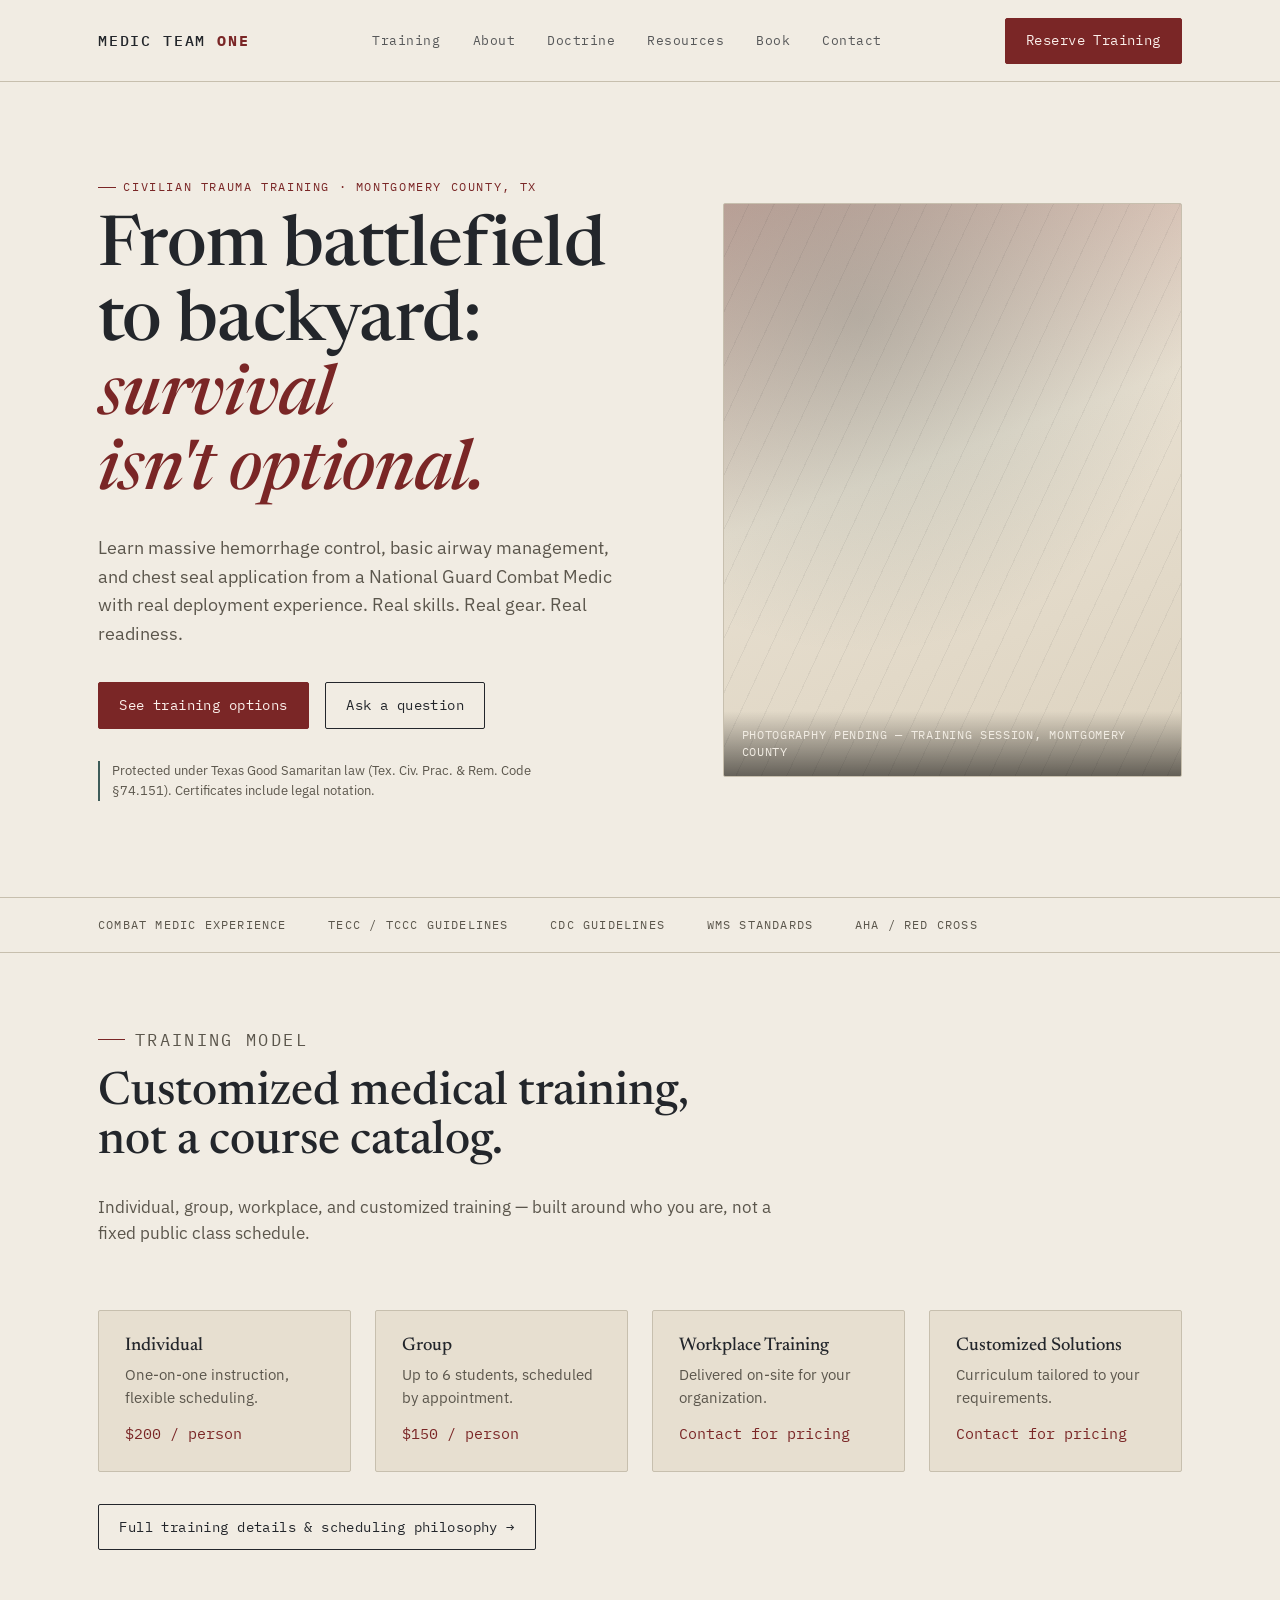
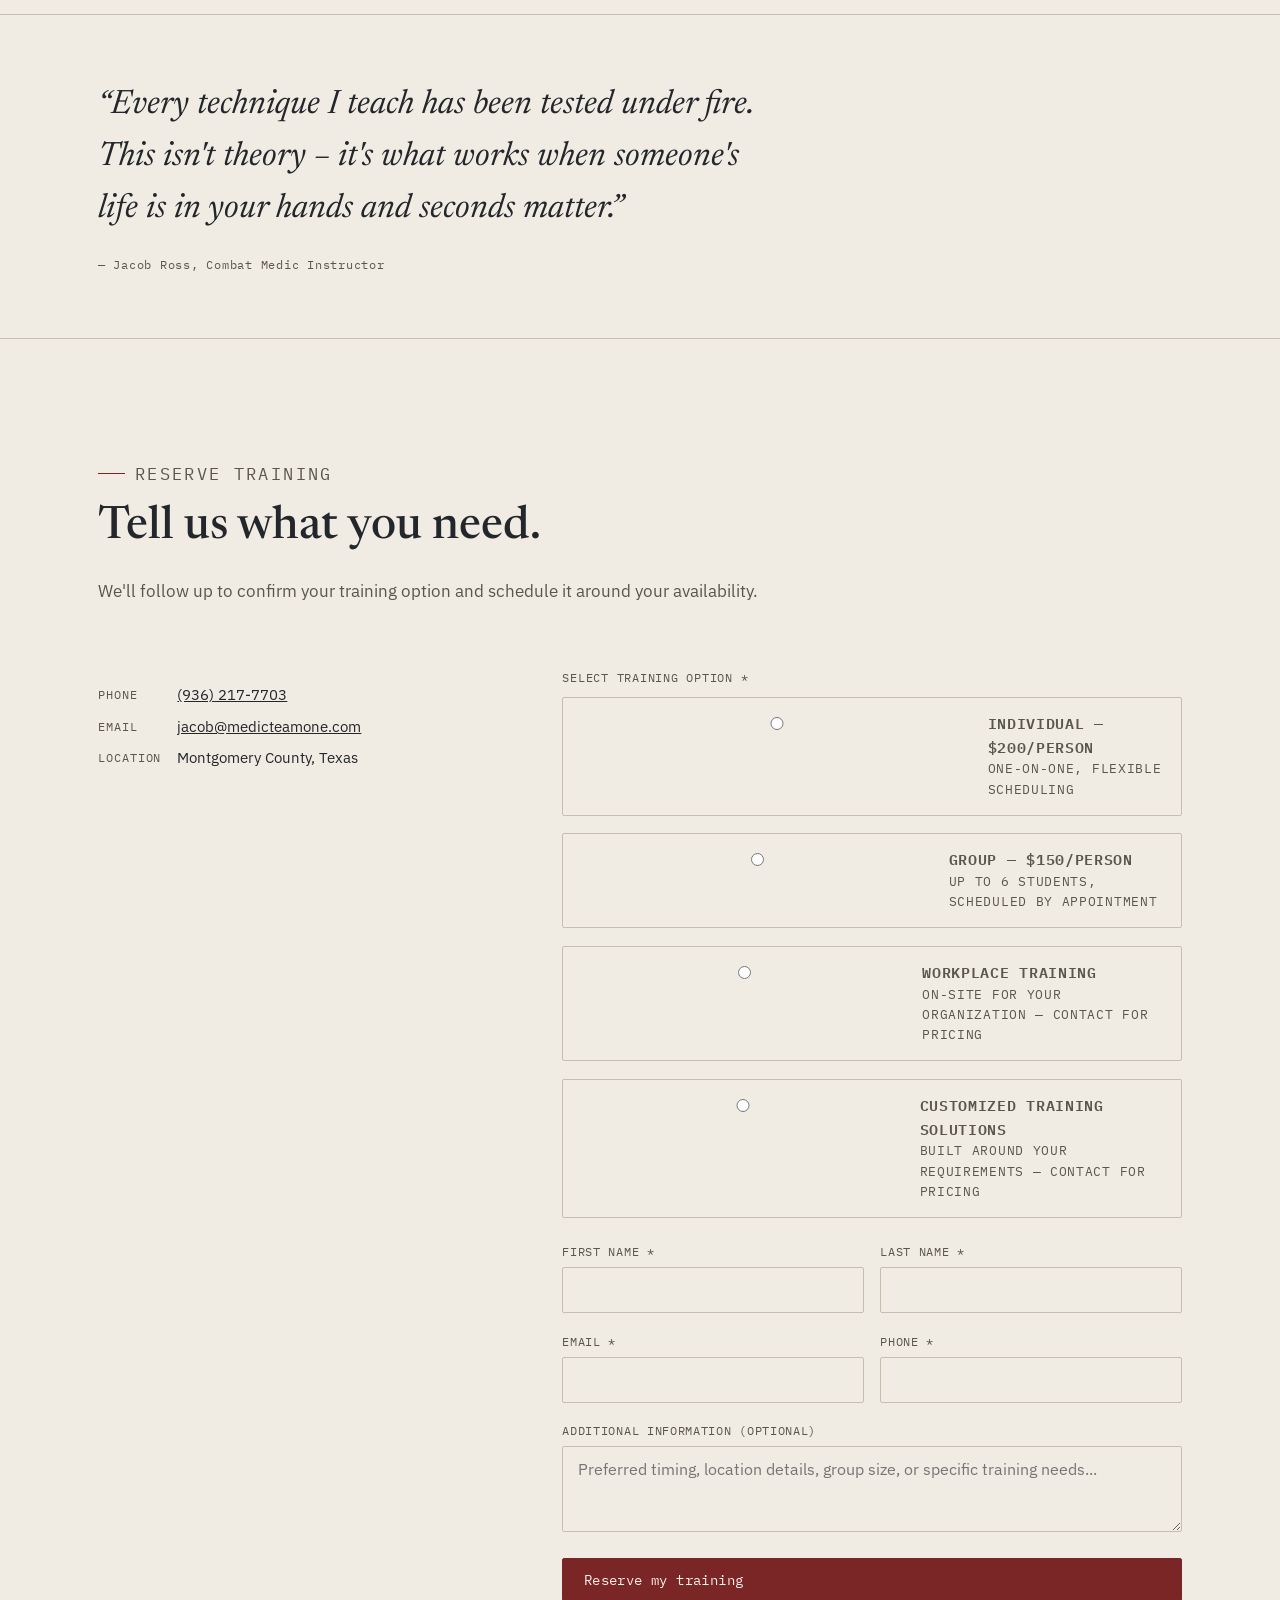
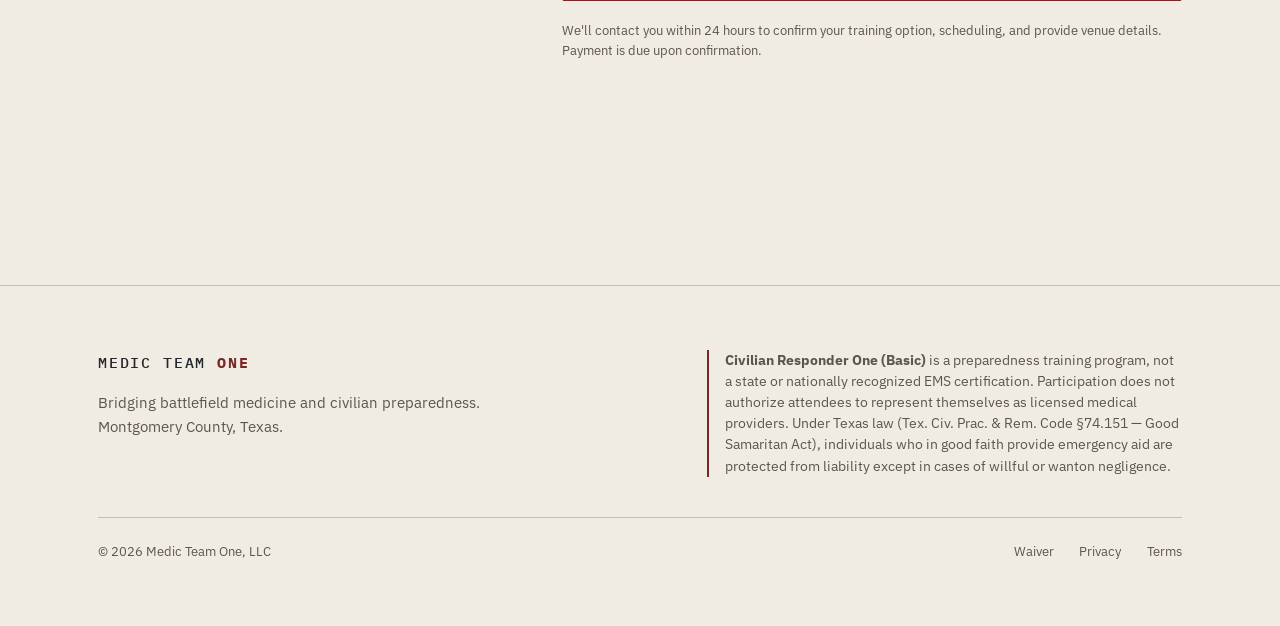
==== index.html @ 7ff424cb "Phase 2 revision: promote Doctrine to primary nav, add Book as its own nav item, rebuild Resources a" ====
<!DOCTYPE html>
<html lang="en">
<head>
<meta charset="UTF-8">
<meta name="viewport" content="width=device-width, initial-scale=1.0">
<title>Medic Team One, LLC — Combat-Proven Training for Civilian Readiness</title>
<link rel="preconnect" href="https://fonts.googleapis.com">
<link rel="preconnect" href="https://fonts.gstatic.com" crossorigin>
<link href="https://fonts.googleapis.com/css2?family=Newsreader:ital,opsz,wght@0,6..72,400;0,6..72,500;0,6..72,600;1,6..72,400;1,6..72,500&family=IBM+Plex+Sans:wght@400;500;600;700&family=IBM+Plex+Mono:wght@400;500&display=swap" rel="stylesheet">
<link rel="stylesheet" href="assets/styles.css">
</head>
<body>

<header>
  <div class="wrap nav">
    <a class="word" href="index.html">MEDIC TEAM <b>ONE</b></a>
    <ul class="navlinks">
      <li><a href="training.html">Training</a></li>
      <li><a href="about.html">About</a></li>
      <li><a href="doctrine.html">Doctrine</a></li>
      <li><a href="resources.html">Resources</a></li>
      <li><a href="book.html">Book</a></li>
      <li><a href="#contact">Contact</a></li>
    </ul>
    <div class="navcta">
      <a class="btn btn-solid" href="#contact">Reserve Training</a>
      <button class="burger" id="burger" aria-label="Menu" aria-expanded="false"><span></span><span></span><span></span></button>
    </div>
  </div>
  <nav class="mobilemenu" id="mobileMenu">
    <a href="training.html">Training</a>
    <a href="about.html">About</a>
    <a href="doctrine.html">Doctrine</a>
    <a href="resources.html">Resources</a>
    <a href="book.html">Book</a>
    <a href="#contact">Contact</a>
  </nav>
</header>

<main id="top">

  <section class="hero">
    <div class="wrap hero-grid">
      <div class="reveal is-visible">
        <p class="eyebrow">Civilian Trauma Training · Montgomery County, TX</p>
        <h1 style="margin-top:1rem;">From battlefield<br>to backyard: <em>survival<br>isn't optional.</em></h1>
        <p class="lede">Learn massive hemorrhage control, basic airway management, and chest seal application from a National Guard Combat Medic with real deployment experience. Real skills. Real gear. Real readiness.</p>
        <div class="actions">
          <a class="btn btn-solid" href="training.html">See training options</a>
          <a class="btn" href="#contact">Ask a question</a>
        </div>
        <p class="legal-pill">Protected under Texas Good Samaritan law (Tex. Civ. Prac. &amp; Rem. Code §74.151). Certificates include legal notation.</p>
      </div>
      <div class="reveal">
        <div class="photo-well ambient">
          <div class="photo-caption">Photography pending — training session, Montgomery County</div>
        </div>
      </div>
    </div>
  </section>

  <div class="strip reveal">
    <div class="wrap">
      <ul>
        <li>Combat Medic Experience</li>
        <li>TECC / TCCC Guidelines</li>
        <li>CDC Guidelines</li>
        <li>WMS Standards</li>
        <li>AHA / Red Cross</li>
      </ul>
    </div>
  </div>

  <section class="tight">
    <div class="wrap">
      <div class="section-head reveal">
        <p class="eyebrow">Training Model</p>
        <h2>Customized medical training,<br>not a course catalog.</h2>
        <p>Individual, group, workplace, and customized training — built around who you are, not a fixed public class schedule.</p>
      </div>

      <div class="track-cards reveal stagger">
        <div class="track-card" style="--i:0">
          <h3>Individual</h3>
          <p>One-on-one instruction, flexible scheduling.</p>
          <span class="price">$200 / person</span>
        </div>
        <div class="track-card" style="--i:1">
          <h3>Group</h3>
          <p>Up to 6 students, scheduled by appointment.</p>
          <span class="price">$150 / person</span>
        </div>
        <div class="track-card" style="--i:2">
          <h3>Workplace Training</h3>
          <p>Delivered on-site for your organization.</p>
          <span class="price">Contact for pricing</span>
        </div>
        <div class="track-card" style="--i:3">
          <h3>Customized Solutions</h3>
          <p>Curriculum tailored to your requirements.</p>
          <span class="price">Contact for pricing</span>
        </div>
      </div>

      <p class="reveal" style="margin-top:2rem;"><a class="btn" href="training.html">Full training details &amp; scheduling philosophy →</a></p>
    </div>
  </section>

  <section class="pullquote tight">
    <div class="wrap reveal">
      <blockquote>“Every technique I teach has been tested under fire. This isn't theory – it's what works when someone's life is in your hands and seconds matter.”</blockquote>
      <cite>— Jacob Ross, Combat Medic Instructor</cite>
    </div>
  </section>

  <section id="contact">
    <div class="wrap">
      <div class="section-head reveal">
        <p class="eyebrow">Reserve Training</p>
        <h2>Tell us what you need.</h2>
        <p>We'll follow up to confirm your training option and schedule it around your availability.</p>
      </div>

      <div class="contact-grid">
        <div class="contact-info reveal">
          <dl>
            <dt>Phone</dt><dd><a href="tel:+19362177703">(936) 217-7703</a></dd>
            <dt>Email</dt><dd><a href="mailto:jacob@medicteamone.com">jacob@medicteamone.com</a></dd>
            <dt>Location</dt><dd>Montgomery County, Texas</dd>
          </dl>
        </div>

        <form class="reveal" action="https://formspree.io/f/xovlgrbw" method="POST">
          <fieldset>
            <legend>Select training option *</legend>
            <label class="radio-row"><input type="radio" name="training_option" value="Individual - $200" required><span><span class="t">Individual — $200/person</span><br><span class="s">One-on-one, flexible scheduling</span></span></label>
            <label class="radio-row"><input type="radio" name="training_option" value="Group - $150" required><span><span class="t">Group — $150/person</span><br><span class="s">Up to 6 students, scheduled by appointment</span></span></label>
            <label class="radio-row"><input type="radio" name="training_option" value="Workplace Training" required><span><span class="t">Workplace Training</span><br><span class="s">On-site for your organization — contact for pricing</span></span></label>
            <label class="radio-row"><input type="radio" name="training_option" value="Customized Training Solutions" required><span><span class="t">Customized Training Solutions</span><br><span class="s">Built around your requirements — contact for pricing</span></span></label>
          </fieldset>

          <div class="field-row">
            <div><label for="fn">First name *</label><input id="fn" name="first_name" required></div>
            <div><label for="ln">Last name *</label><input id="ln" name="last_name" required></div>
          </div>
          <div class="field-row">
            <div><label for="em">Email *</label><input id="em" type="email" name="email" required></div>
            <div><label for="ph">Phone *</label><input id="ph" type="tel" name="phone" required></div>
          </div>
          <div>
            <label for="add">Additional information (optional)</label>
            <textarea id="add" name="additional_info" rows="3" placeholder="Preferred timing, location details, group size, or specific training needs..."></textarea>
          </div>
          <button class="btn btn-solid" type="submit">Reserve my training</button>
          <p class="formnote">We'll contact you within 24 hours to confirm your training option, scheduling, and provide venue details. Payment is due upon confirmation.</p>
        </form>
      </div>
    </div>
  </section>
</main>

<footer>
  <div class="wrap">
    <div class="foot-grid">
      <div>
        <a class="word" href="index.html">MEDIC TEAM <b>ONE</b></a>
        <p style="margin-top:1rem; color:var(--text-dim); max-width:26rem; font-size:.95rem;">Bridging battlefield medicine and civilian preparedness. Montgomery County, Texas.</p>
      </div>
      <p class="foot-legal">
        <strong>Civilian Responder One (Basic)</strong> is a preparedness training program, not a state or nationally recognized EMS certification. Participation does not authorize attendees to represent themselves as licensed medical providers. Under Texas law (Tex. Civ. Prac. &amp; Rem. Code §74.151 — Good Samaritan Act), individuals who in good faith provide emergency aid are protected from liability except in cases of willful or wanton negligence.
      </p>
    </div>
    <div class="foot-bottom">
      <span>© 2026 Medic Team One, LLC</span>
      <ul class="foot-links">
        <li><a href="waiver.html">Waiver</a></li>
        <li><a href="privacy.html">Privacy</a></li>
        <li><a href="terms.html">Terms</a></li>
      </ul>
    </div>
  </div>
</footer>

<script src="assets/main.js"></script>
</body>
</html>
---- assets/styles.css ----
/*
  MEDIC TEAM ONE — shared design system (Phase 2)
  One stylesheet, every page — avoids the drift that happened last time content
  got duplicated per-page (see Phase 1 privacy/terms modal cleanup).

  DESIGN PLAN
  Subject: Medic Team One — one combat medic (Jacob Ross) teaching civilian trauma
  response in Montgomery County, TX. Direction: documentary field-report, not
  tactical-gear storefront. No red/black gun-store gradients, no camo, no stencil type.

  Color — ink (#14171A dark ground) / bone (#F1ECE3 warm paper ground) /
          oxblood (#8C2E2E restrained blood-red, primary accent) /
          fieldteal (#4C6B69 clinical calm, secondary accent) /
          graphite (#23262B dark text on bone) / sand (#C7BFAE warm-biased border)
  Type  — Newsreader (serif, display/headlines) + IBM Plex Sans (body/UI) +
          IBM Plex Mono (eyebrows, stats, form labels — tabular figures for pricing)
  Layout — asymmetric dossier: thin hairline rules + mono eyebrow labels divide
           sections like after-action report entries; training tracks read as a
           quiet list, not SaaS pricing cards; photography wells are explicit
           placeholders (duotone gradient + visible caption), never invented images.
*/

/* ---------- tokens ---------- */
:root{
  --ink:#14171A; --bone:#F1ECE3; --oxblood:#7A2626; --fieldteal:#3E5C59;
  --graphite:#23262B; --sand:#C7BFAE;

  --bg:var(--bone); --surface:#E7DFD0; --surface-2:#DDD3C0;
  --text:var(--graphite); --text-dim:#5B564C;
  --accent:var(--oxblood); --accent-ink:#FBEFEA;
  --accent-2:var(--fieldteal);
  --border:var(--sand);
  --shadow:0 1px 2px rgba(20,23,26,.06);

  --serif:"Newsreader",Georgia,"Iowan Old Style",serif;
  --sans:"IBM Plex Sans",-apple-system,BlinkMacSystemFont,"Segoe UI",sans-serif;
  --mono:"IBM Plex Mono","SFMono-Regular",Consolas,monospace;

  --ease:cubic-bezier(.16,1,.3,1);
  --gap-xs:.5rem; --gap-sm:1rem; --gap-md:2rem; --gap-lg:4rem; --gap-xl:7rem;
}
@media (prefers-color-scheme:dark){
  :root:not([data-theme="light"]){
    --bg:var(--ink); --surface:#1C2024; --surface-2:#23272C;
    --text:#F1ECE3; --text-dim:#A79E90;
    --accent:#C6544A; --accent-ink:#20100E;
    --accent-2:#7BA39D;
    --border:#33383D;
    --shadow:0 1px 2px rgba(0,0,0,.4);
  }
}
:root[data-theme="dark"]{
  --bg:var(--ink); --surface:#1C2024; --surface-2:#23272C;
  --text:#F1ECE3; --text-dim:#A79E90;
  --accent:#C6544A; --accent-ink:#20100E;
  --accent-2:#7BA39D;
  --border:#33383D;
  --shadow:0 1px 2px rgba(0,0,0,.4);
}

*{box-sizing:border-box;}
html{-webkit-text-size-adjust:100%;}
body{
  margin:0; background:var(--bg); color:var(--text);
  font-family:var(--sans); line-height:1.55;
  font-size:16px; -webkit-font-smoothing:antialiased;
  overflow-x:hidden;
}
img,svg{max-width:100%; display:block;}
a{color:inherit;}
h1,h2,h3{font-family:var(--serif); font-weight:500; line-height:1.08; margin:0; text-wrap:balance;}
p{margin:0;}
.wrap{max-width:1180px; margin:0 auto; padding-inline:clamp(1.25rem,4vw,3rem);}
.eyebrow{
  font-family:var(--mono); font-size:.72rem; letter-spacing:.14em; text-transform:uppercase;
  color:var(--accent); display:flex; align-items:center; gap:.6em;
}
.eyebrow::before{content:""; width:1.6em; height:1px; background:var(--accent); display:block;}
.rule{border:0; border-top:1px solid var(--border); margin:0;}
.btn{
  font-family:var(--mono); font-size:.85rem; letter-spacing:.03em;
  display:inline-flex; align-items:center; gap:.6em; padding:.85em 1.5em;
  text-decoration:none; border:1px solid var(--text); border-radius:2px;
  transition:background .25s var(--ease), color .25s var(--ease), border-color .25s var(--ease);
  background:transparent; color:var(--text); cursor:pointer;
}
.btn:hover{background:var(--text); color:var(--bg);}
.btn-solid{background:var(--accent); border-color:var(--accent); color:var(--accent-ink);}
.btn-solid:hover{background:var(--text); border-color:var(--text); color:var(--bg);}
:focus-visible{outline:2px solid var(--accent); outline-offset:3px;}

/* ---------- reveal-on-scroll ---------- */
.reveal{opacity:0; transform:translateY(26px); transition:opacity .9s var(--ease), transform .9s var(--ease);}
.reveal.is-visible{opacity:1; transform:translateY(0);}
.stagger > *{transition-delay:calc(var(--i,0) * 90ms);}
@media (prefers-reduced-motion:reduce){
  .reveal, .stagger > *{opacity:1 !important; transform:none !important; transition:none !important;}
  .ambient{animation:none !important;}
}

/* ---------- header ---------- */
header{
  position:sticky; top:0; z-index:80; background:color-mix(in srgb, var(--bg) 88%, transparent);
  backdrop-filter:blur(10px); border-bottom:1px solid var(--border);
}
.nav{display:flex; align-items:center; justify-content:space-between; padding-block:1.1rem;}
.word{font-family:var(--mono); font-weight:500; font-size:.95rem; letter-spacing:.12em; text-decoration:none; color:var(--text);}
.word b{color:var(--accent);}
.navlinks{display:flex; gap:2rem; list-style:none; margin:0; padding:0; font-family:var(--mono); font-size:.82rem; letter-spacing:.04em;}
.navlinks a{text-decoration:none; opacity:.75; transition:opacity .2s;}
.navlinks a:hover, .navlinks a[aria-current="page"]{opacity:1;}
.navlinks a[aria-current="page"]{color:var(--accent);}
.navcta{display:flex; align-items:center; gap:1rem;}
.burger{display:none; flex-direction:column; gap:5px; background:none; border:0; cursor:pointer; padding:.4rem;}
.burger span{width:22px; height:2px; background:var(--text);}
.mobilemenu{display:none; flex-direction:column; padding:0 clamp(1.25rem,4vw,3rem) 1.5rem; gap:1rem; font-family:var(--mono); font-size:.95rem;}
.mobilemenu a{text-decoration:none; padding-block:.4rem; border-bottom:1px solid var(--border);}
.mobilemenu.open{display:flex;}

/* ---------- hero (home) ---------- */
.hero{padding-block:clamp(3rem,8vw,6rem); position:relative;}
.hero-grid{display:grid; grid-template-columns:1.1fr .9fr; gap:clamp(2rem,5vw,4rem); align-items:center;}
.hero h1{font-size:clamp(2.6rem,5.4vw,4.4rem); letter-spacing:-.01em;}
.hero h1 em{font-style:italic; color:var(--accent);}
.hero .lede{font-size:1.15rem; color:var(--text-dim); max-width:34rem; margin-top:1.4rem;}
.hero .actions{display:flex; flex-wrap:wrap; gap:1rem; margin-top:2.2rem;}
.legal-pill{
  margin-top:2rem; display:inline-flex; gap:.7em; align-items:flex-start; font-size:.82rem;
  color:var(--text-dim); border-left:2px solid var(--accent-2); padding-left:.9em; max-width:30rem;
}

/* ---------- page hero (subpages) ---------- */
.page-hero{padding-block:clamp(2.5rem,6vw,4.5rem); border-bottom:1px solid var(--border);}
.page-hero h1{font-size:clamp(2.2rem,4.4vw,3.4rem); margin-top:.8rem;}
.page-hero .lede{font-size:1.1rem; color:var(--text-dim); max-width:38rem; margin-top:1.1rem;}

/* ---------- photography placeholder ---------- */
.photo-well{
  position:relative; aspect-ratio:4/5; border-radius:2px; overflow:hidden;
  background:
    linear-gradient(160deg, color-mix(in srgb, var(--accent) 30%, var(--surface)) 0%, var(--surface) 45%, var(--surface-2) 100%);
  border:1px solid var(--border);
}
.photo-well::before{
  content:""; position:absolute; inset:0;
  background:
    repeating-linear-gradient(115deg, transparent 0 22px, color-mix(in srgb, var(--text) 6%, transparent) 22px 23px),
    radial-gradient(circle at 30% 20%, color-mix(in srgb, var(--accent-2) 22%, transparent), transparent 60%);
  background-size:auto, auto;
  animation:drift 70s linear infinite;
}
@keyframes drift{0%{background-position:0 0, 0 0;}100%{background-position:600px 0, -80px 120px;}}
.photo-caption{
  position:absolute; left:0; right:0; bottom:0; padding:.9rem 1.1rem;
  font-family:var(--mono); font-size:.72rem; letter-spacing:.06em; text-transform:uppercase;
  background:linear-gradient(0deg, rgba(0,0,0,.55), transparent); color:#F1ECE3;
}

/* ---------- credibility strip ---------- */
.strip{border-top:1px solid var(--border); border-bottom:1px solid var(--border); padding-block:1.1rem; overflow:hidden;}
.strip ul{display:flex; gap:2.6rem; list-style:none; margin:0; padding:0; font-family:var(--mono); font-size:.75rem; letter-spacing:.1em; text-transform:uppercase; color:var(--text-dim); flex-wrap:wrap;}

/* ---------- section shell ---------- */
section{padding-block:var(--gap-xl);}
section.tight{padding-block:var(--gap-lg);}
.section-head{display:grid; grid-template-columns:1fr; gap:1rem; margin-bottom:var(--gap-lg); max-width:44rem;}
.section-head h2{font-size:clamp(2rem,3.6vw,2.9rem);}
.section-head p{color:var(--text-dim); font-size:1.05rem; margin-top:.6rem;}

/* ---------- pull-quote ---------- */
.pullquote{border-top:1px solid var(--border); border-bottom:1px solid var(--border); padding-block:var(--gap-lg);}
.pullquote blockquote{margin:0; font-family:var(--serif); font-style:italic; font-size:clamp(1.4rem,3vw,2.1rem); max-width:42rem; color:var(--text);}
.pullquote cite{display:block; margin-top:1.2rem; font-family:var(--mono); font-size:.78rem; letter-spacing:.06em; font-style:normal; color:var(--text-dim);}

/* ---------- training tracks ---------- */
.tracks{display:flex; flex-direction:column;}
.track{
  display:grid; grid-template-columns:1.4fr 2.2fr 1fr; gap:1.5rem; align-items:baseline;
  padding-block:1.8rem; border-top:1px solid var(--border);
}
.tracks .track:last-child{border-bottom:1px solid var(--border);}
.track h3{font-size:1.4rem; font-weight:500;}
.track .desc{color:var(--text-dim); font-size:.98rem;}
.track .price{font-family:var(--mono); font-variant-numeric:tabular-nums; font-size:1.05rem; text-align:right; color:var(--text);}
.track .price small{display:block; color:var(--text-dim); font-size:.72rem; margin-top:.2rem;}
.track .btn{justify-self:end; margin-top:.3rem;}

/* ---------- compact track cards (home teaser) ---------- */
.track-cards{display:grid; grid-template-columns:repeat(auto-fit,minmax(230px,1fr)); gap:1.5rem;}
.track-card{border:1px solid var(--border); border-radius:2px; padding:1.6rem; background:var(--surface);}
.track-card h3{font-size:1.15rem; margin-bottom:.5rem;}
.track-card p{color:var(--text-dim); font-size:.92rem;}
.track-card .price{font-family:var(--mono); font-variant-numeric:tabular-nums; color:var(--accent); font-size:.92rem; margin-top:.8rem; display:block;}

.philosophy{
  margin-top:var(--gap-lg); padding:2rem clamp(1.5rem,4vw,2.8rem); background:var(--surface);
  border:1px solid var(--border); border-left:3px solid var(--accent-2); border-radius:2px;
}
.philosophy p + p{margin-top:.9rem;}
.philosophy p{font-size:1.02rem; color:var(--text);}

.curriculum{margin-top:var(--gap-lg); display:grid; grid-template-columns:repeat(auto-fit,minmax(220px,1fr)); gap:1.5rem;}
.curriculum li{list-style:none; padding:1.4rem; border:1px solid var(--border); border-radius:2px; background:var(--surface);}
.curriculum h4{font-family:var(--sans); font-weight:600; font-size:1rem; margin-bottom:.4rem;}
.curriculum p{color:var(--text-dim); font-size:.92rem;}

/* ---------- about / provenance ---------- */
.about-grid{display:grid; grid-template-columns:1fr 1fr; gap:clamp(2rem,4vw,3rem);}
.bio{font-size:1.08rem; color:var(--text); max-width:38rem;}
.bio p + p{margin-top:1rem;}
.prov{display:grid; grid-template-columns:1fr 1fr; gap:1.5rem; margin-top:var(--gap-lg);}
.prov-col{border:1px solid var(--border); border-radius:2px; padding:1.6rem; background:var(--surface);}
.prov-col.own{border-top:3px solid var(--accent);}
.prov-col.third{border-top:3px solid var(--accent-2);}
.prov-col h4{font-family:var(--mono); font-size:.72rem; letter-spacing:.1em; text-transform:uppercase; color:var(--text-dim); margin-bottom:1rem;}
.prov-col ul{margin:0; padding:0; list-style:none; display:flex; flex-direction:column; gap:.7rem;}
.prov-col li{font-size:.95rem; padding-left:1.1rem; position:relative;}
.prov-col li::before{content:"—"; position:absolute; left:0; color:var(--text-dim);}

/* ---------- resources ---------- */
.res-grid{display:grid; grid-template-columns:1fr 1fr; gap:1.5rem;}
.res-card{border:1px solid var(--border); border-radius:2px; padding:1.8rem; background:var(--surface); display:flex; flex-direction:column; gap:.9rem;}
.res-card h3{font-size:1.3rem;}
.res-card p{color:var(--text-dim); font-size:.95rem;}
.res-card .btn{align-self:flex-start; margin-top:.4rem;}
.res-card.pending{border-style:dashed; background:transparent;}
.pending-tag{font-family:var(--mono); font-size:.68rem; letter-spacing:.1em; text-transform:uppercase; color:var(--text-dim); border:1px solid var(--border); border-radius:20px; padding:.25em .8em; align-self:flex-start;}

/* ---------- contact ---------- */
.contact-grid{display:grid; grid-template-columns:.8fr 1.2fr; gap:clamp(2rem,4vw,3.5rem);}
.contact-info dl{display:grid; grid-template-columns:auto 1fr; gap:.5rem 1rem; font-size:.95rem;}
.contact-info dt{font-family:var(--mono); font-size:.72rem; letter-spacing:.08em; text-transform:uppercase; color:var(--text-dim); align-self:center;}
.contact-info dd{margin:0;}
form{display:flex; flex-direction:column; gap:1.2rem;}
fieldset{border:0; padding:0; margin:0; display:flex; flex-direction:column; gap:.7rem;}
legend{font-family:var(--mono); font-size:.78rem; letter-spacing:.06em; text-transform:uppercase; color:var(--text-dim); padding:0 0 .6rem;}
.radio-row{display:flex; gap:.9rem; align-items:flex-start; border:1px solid var(--border); border-radius:2px; padding:.9rem 1rem; cursor:pointer; transition:border-color .2s;}
.radio-row:hover{border-color:var(--accent-2);}
.radio-row input{margin-top:.3rem; accent-color:var(--accent);}
.radio-row .t{font-weight:600; font-size:.95rem;}
.radio-row .s{font-size:.82rem; color:var(--text-dim);}
.field-row{display:grid; grid-template-columns:1fr 1fr; gap:1rem;}
label{font-family:var(--mono); font-size:.72rem; letter-spacing:.06em; text-transform:uppercase; color:var(--text-dim); display:block; margin-bottom:.4rem;}
input,textarea{
  width:100%; font-family:var(--sans); font-size:1rem; padding:.75rem .9rem;
  background:var(--bg); color:var(--text); border:1px solid var(--border); border-radius:2px;
}
input:focus,textarea:focus{outline:none; border-color:var(--accent);}
.formnote{font-size:.82rem; color:var(--text-dim);}

/* ---------- footer ---------- */
footer{border-top:1px solid var(--border); padding-block:var(--gap-lg); margin-top:var(--gap-xl);}
.foot-grid{display:grid; grid-template-columns:1.2fr 1fr; gap:2.5rem; margin-bottom:2.5rem;}
.foot-legal{font-size:.85rem; color:var(--text-dim); max-width:38rem; border-left:2px solid var(--accent); padding-left:1rem;}
.foot-bottom{display:flex; justify-content:space-between; flex-wrap:wrap; gap:1rem; padding-top:1.5rem; border-top:1px solid var(--border); font-size:.82rem; color:var(--text-dim);}
.foot-links{display:flex; gap:1.6rem; list-style:none; margin:0; padding:0;}
.foot-links a{text-decoration:none;}
.foot-links a:hover{color:var(--accent);}

/* ---------- lineage chain (doctrine) ---------- */
.chain{display:flex; flex-wrap:wrap; align-items:stretch; gap:0; border:1px solid var(--border); border-radius:2px; overflow:hidden;}
.chain-step{
  flex:1 1 150px; padding:1.5rem 1.3rem; background:var(--surface); position:relative;
  border-right:1px solid var(--border); border-bottom:1px solid var(--border);
}
.chain-step:last-child{border-right:none;}
.chain-step .n{font-family:var(--mono); font-size:.68rem; letter-spacing:.1em; color:var(--accent);}
.chain-step h4{font-family:var(--sans); font-weight:600; font-size:1rem; margin-top:.5rem;}
.chain-step p{color:var(--text-dim); font-size:.85rem; margin-top:.4rem;}
.chain-step::after{
  content:"→"; position:absolute; right:-.85rem; top:50%; transform:translateY(-50%);
  color:var(--accent); font-family:var(--mono); z-index:2; background:var(--bg);
  width:1.6rem; text-align:center;
}
.chain-step:last-child::after{content:none;}

.pending-block{
  margin-top:var(--gap-md); padding:1.6rem clamp(1.2rem,3vw,2rem); border:1px dashed var(--border);
  border-radius:2px; color:var(--text-dim); font-size:.95rem;
}
.pending-block .pending-tag{margin-bottom:.7rem;}

/* ---------- doctrine: preserved comparison content ---------- */
.risk-grid{display:grid; grid-template-columns:repeat(auto-fit,minmax(240px,1fr)); gap:1.5rem;}
.risk-card{border:1px solid var(--border); border-left:3px solid var(--accent); border-radius:2px; padding:1.4rem; background:var(--surface);}
.risk-card h4{font-family:var(--sans); font-weight:600; font-size:1rem; margin-bottom:.5rem;}
.risk-card p{color:var(--text-dim); font-size:.9rem;}

.compare{border-top:1px solid var(--border);}
.compare-row{display:grid; grid-template-columns:1fr 1.6fr 1.6fr; gap:1.2rem; padding-block:1.6rem; border-bottom:1px solid var(--border); align-items:start;}
.compare-row.head{padding-block:1rem; font-family:var(--mono); font-size:.72rem; letter-spacing:.08em; text-transform:uppercase; color:var(--text-dim);}
.compare-scenario{font-weight:600;}
.compare-scenario small{display:block; font-weight:400; color:var(--text-dim); font-size:.82rem; font-style:italic; margin-top:.2rem;}
.compare-without, .compare-with{padding:1rem; border-radius:2px; font-size:.92rem;}
.compare-without{background:color-mix(in srgb, var(--accent) 8%, transparent); border-left:3px solid var(--accent);}
.compare-with{background:color-mix(in srgb, var(--accent-2) 12%, transparent); border-left:3px solid var(--accent-2);}
.compare-without .lbl{color:var(--accent); font-weight:600; display:block; margin-bottom:.3rem;}
.compare-with .lbl{color:var(--accent-2); font-weight:600; display:block; margin-bottom:.3rem;}
.compare-outcome{font-family:var(--mono); font-size:.7rem; letter-spacing:.08em; text-transform:uppercase; color:var(--accent-2); margin-top:.5rem; display:block;}

.bottom-line{margin-top:var(--gap-lg); padding:clamp(1.5rem,4vw,2.5rem); background:var(--surface); border:1px solid var(--border); border-radius:2px;}
.bottom-line-grid{display:grid; grid-template-columns:1fr 1fr; gap:1.5rem; margin-bottom:1.5rem;}
.bl-col{padding:1.2rem; border-radius:2px;}
.bl-col.before{border-left:3px solid var(--accent); background:color-mix(in srgb, var(--accent) 6%, transparent);}
.bl-col.after{border-left:3px solid var(--accent-2); background:color-mix(in srgb, var(--accent-2) 8%, transparent);}
.bl-col h5{font-family:var(--mono); font-size:.72rem; letter-spacing:.08em; text-transform:uppercase; margin-bottom:.6rem;}
.bl-col p{font-size:.92rem; color:var(--text);}
.bottom-line .cta-line{font-family:var(--serif); font-style:italic; font-size:1.3rem; text-align:center; padding-top:.5rem;}

@media (max-width:900px){
  .navlinks{display:none;}
  .burger{display:flex;}
  .hero-grid, .about-grid, .contact-grid, .foot-grid, .bottom-line-grid{grid-template-columns:1fr;}
  .track{grid-template-columns:1fr; gap:.4rem;}
  .track .price{text-align:left;}
  .track .btn{justify-self:start;}
  .prov{grid-template-columns:1fr;}
  .res-grid{grid-template-columns:1fr;}
  .field-row{grid-template-columns:1fr;}
  .chain{flex-direction:column;}
  .chain-step{border-right:none;}
  .chain-step::after{content:"↓"; right:auto; left:1.3rem; top:auto; bottom:-.85rem; transform:none; width:auto; height:1.4rem;}
  .compare-row{grid-template-columns:1fr;}
  .compare-row.head{display:none;}
}
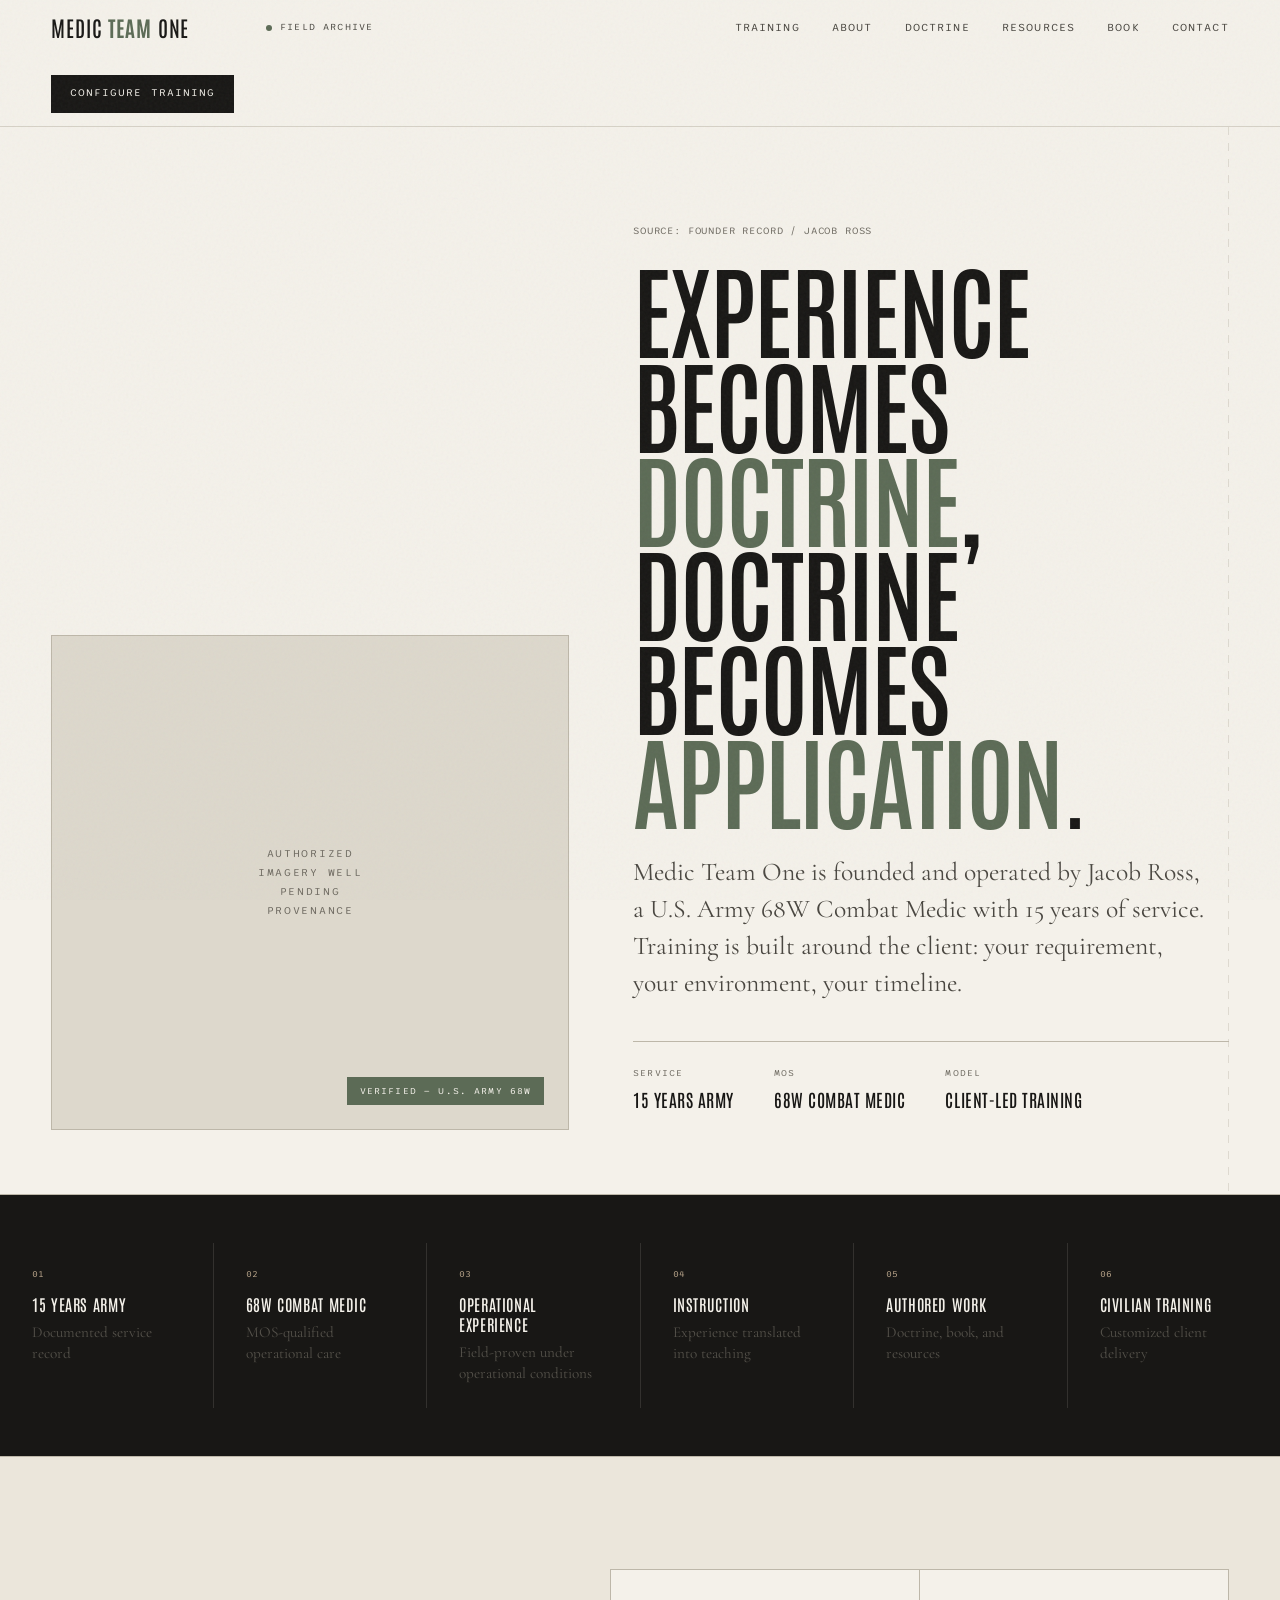
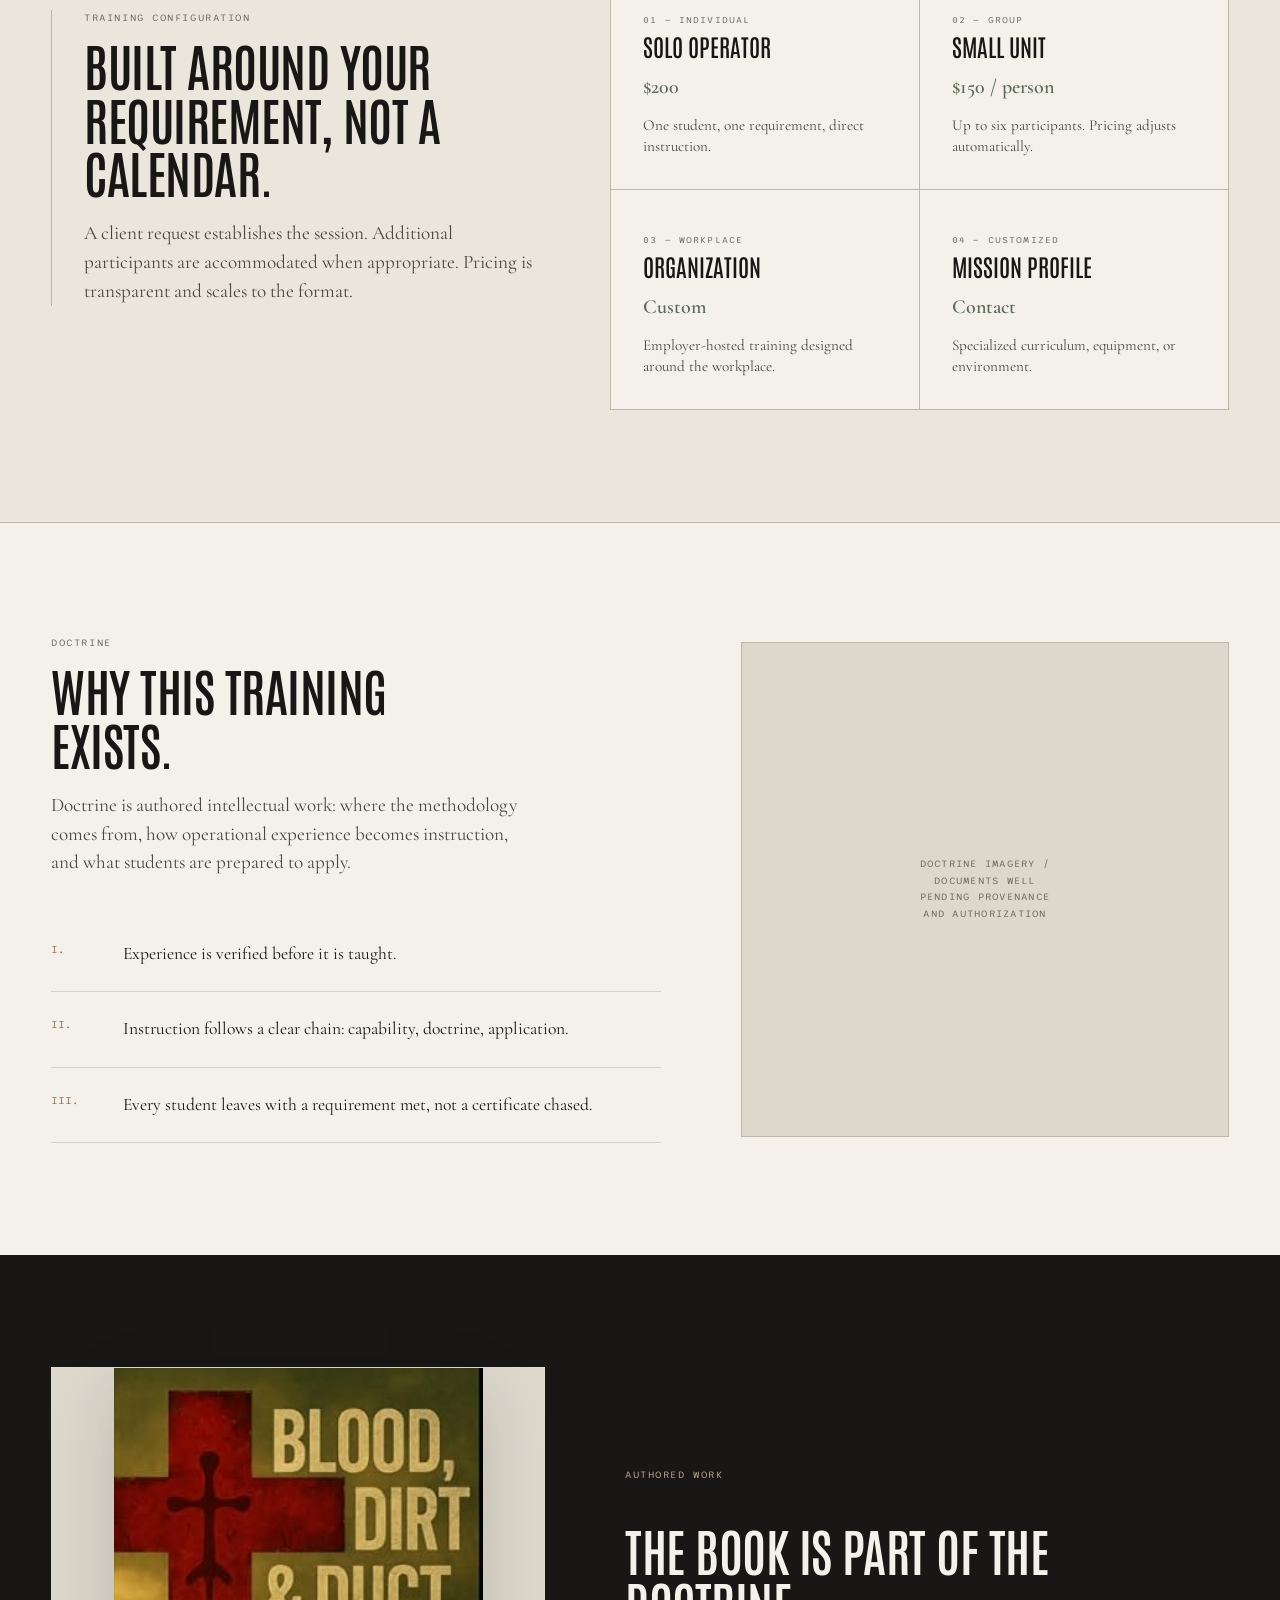
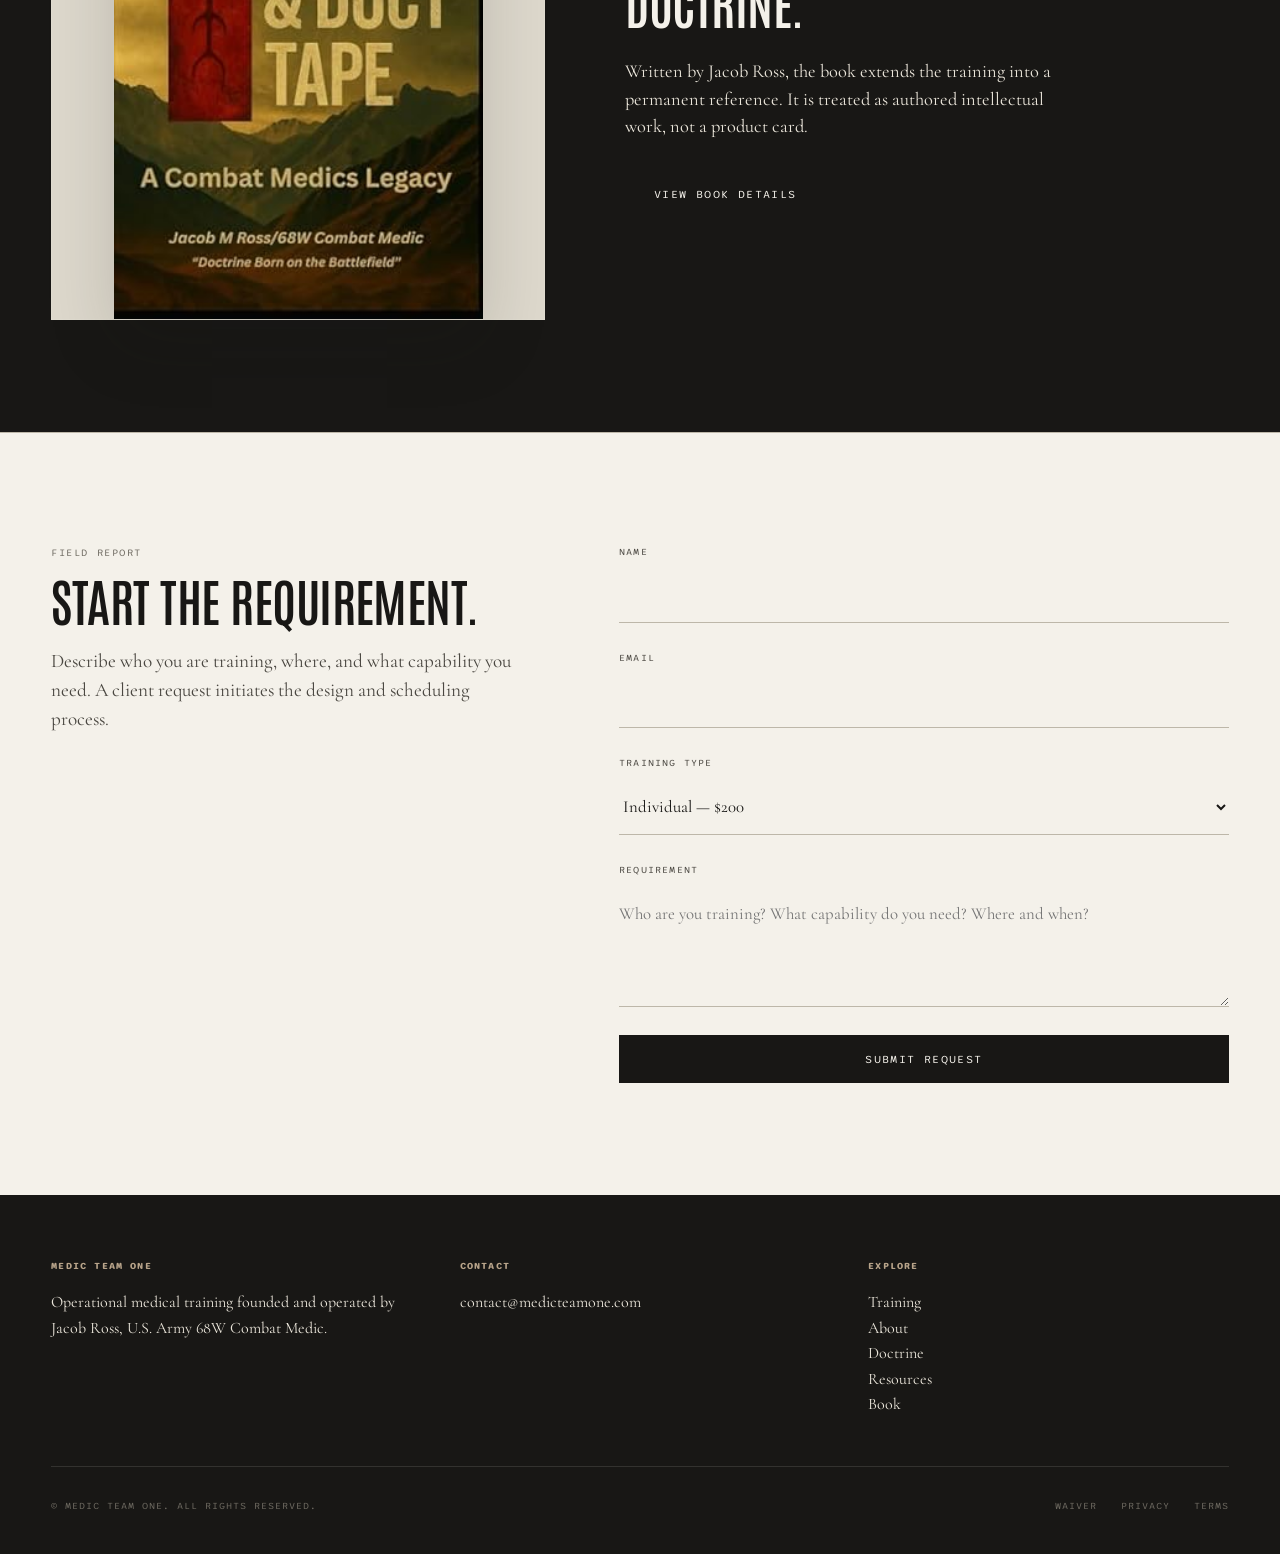
==== commit d310d01f: "feat: build Home as operational dossier landing (design/field-archive-system)" ====
--- a/index.html
+++ b/index.html
@@ -1,186 +1,254 @@
 <!DOCTYPE html>
 <html lang="en">
 <head>
-<meta charset="UTF-8">
-<meta name="viewport" content="width=device-width, initial-scale=1.0">
-<title>Medic Team One, LLC — Combat-Proven Training for Civilian Readiness</title>
-<link rel="preconnect" href="https://fonts.googleapis.com">
-<link rel="preconnect" href="https://fonts.gstatic.com" crossorigin>
-<link href="https://fonts.googleapis.com/css2?family=Newsreader:ital,opsz,wght@0,6..72,400;0,6..72,500;0,6..72,600;1,6..72,400;1,6..72,500&family=IBM+Plex+Sans:wght@400;500;600;700&family=IBM+Plex+Mono:wght@400;500&display=swap" rel="stylesheet">
-<link rel="stylesheet" href="assets/styles.css">
+  <meta charset="UTF-8">
+  <meta name="viewport" content="width=device-width, initial-scale=1.0">
+  <title>Medic Team One — Operational Medical Training</title>
+  <meta name="description" content="Medic Team One delivers customized operational medical training founded and operated by Jacob Ross, U.S. Army 68W Combat Medic.">
+  <link rel="stylesheet" href="css/style.css">
 </head>
 <body>
 
-<header>
-  <div class="wrap nav">
-    <a class="word" href="index.html">MEDIC TEAM <b>ONE</b></a>
-    <ul class="navlinks">
-      <li><a href="training.html">Training</a></li>
-      <li><a href="about.html">About</a></li>
-      <li><a href="doctrine.html">Doctrine</a></li>
-      <li><a href="resources.html">Resources</a></li>
-      <li><a href="book.html">Book</a></li>
-      <li><a href="#contact">Contact</a></li>
-    </ul>
-    <div class="navcta">
-      <a class="btn btn-solid" href="#contact">Reserve Training</a>
-      <button class="burger" id="burger" aria-label="Menu" aria-expanded="false"><span></span><span></span><span></span></button>
+  <header class="archive-header">
+    <div class="archive-header__inner">
+      <a href="index.html" class="brand" aria-label="Medic Team One home">Medic <span>Team</span> One</a>
+      <span class="badge">Field Archive</span>
+      <nav class="main-nav" aria-label="Primary">
+        <a href="training.html">Training</a>
+        <a href="about.html">About</a>
+        <a href="doctrine.html">Doctrine</a>
+        <a href="resources.html">Resources</a>
+        <a href="book.html">Book</a>
+        <a href="contact.html">Contact</a>
+      </nav>
+      <a href="training.html" class="header-action">Configure Training</a>
     </div>
-  </div>
-  <nav class="mobilemenu" id="mobileMenu">
-    <a href="training.html">Training</a>
-    <a href="about.html">About</a>
-    <a href="doctrine.html">Doctrine</a>
-    <a href="resources.html">Resources</a>
-    <a href="book.html">Book</a>
-    <a href="#contact">Contact</a>
-  </nav>
-</header>
-
-<main id="top">
-
-  <section class="hero">
-    <div class="wrap hero-grid">
-      <div class="reveal is-visible">
-        <p class="eyebrow">Civilian Trauma Training · Montgomery County, TX</p>
-        <h1 style="margin-top:1rem;">From battlefield<br>to backyard: <em>survival<br>isn't optional.</em></h1>
-        <p class="lede">Learn massive hemorrhage control, basic airway management, and chest seal application from a National Guard Combat Medic with real deployment experience. Real skills. Real gear. Real readiness.</p>
-        <div class="actions">
-          <a class="btn btn-solid" href="training.html">See training options</a>
-          <a class="btn" href="#contact">Ask a question</a>
-        </div>
-        <p class="legal-pill">Protected under Texas Good Samaritan law (Tex. Civ. Prac. &amp; Rem. Code §74.151). Certificates include legal notation.</p>
-      </div>
-      <div class="reveal">
-        <div class="photo-well ambient">
-          <div class="photo-caption">Photography pending — training session, Montgomery County</div>
+  </header>
+
+  <main>
+    <section class="dossier-hero" aria-labelledby="hero-title">
+      <div class="dossier-hero__grid">
+        <div class="hero-visual">
+          <div class="hero-visual__placeholder">
+            <p>Authorized imagery well
+pending provenance</p>
+          </div>
+          <span class="hero-visual__stamp">Verified — U.S. Army 68W</span>
+        </div>
+        <div class="hero-content">
+          <span class="provenance">Source: Founder record / Jacob Ross</span>
+          <h1 id="hero-title">Experience becomes <em>doctrine</em>, doctrine becomes <em>application</em>.</h1>
+          <p class="lead">
+            Medic Team One is founded and operated by Jacob Ross, a U.S. Army 68W Combat Medic with 15 years of service. Training is built around the client: your requirement, your environment, your timeline.
+          </p>
+          <div class="hero-meta">
+            <div class="hero-meta__item">
+              <span class="hero-meta__label">Service</span>
+              <span class="hero-meta__value">15 Years Army</span>
+            </div>
+            <div class="hero-meta__item">
+              <span class="hero-meta__label">MOS</span>
+              <span class="hero-meta__value">68W Combat Medic</span>
+            </div>
+            <div class="hero-meta__item">
+              <span class="hero-meta__label">Model</span>
+              <span class="hero-meta__value">Client-Led Training</span>
+            </div>
+          </div>
+        </div>
+      </div>
+    </section>
+
+    <section class="lineage-strip" aria-label="Founder lineage">
+      <div class="lineage-strip__track">
+        <article class="lineage-item">
+          <span class="lineage-item__number">01</span>
+          <h2 class="lineage-item__title">15 Years Army</h2>
+          <p class="lineage-item__note">Documented service record</p>
+        </article>
+        <article class="lineage-item">
+          <span class="lineage-item__number">02</span>
+          <h2 class="lineage-item__title">68W Combat Medic</h2>
+          <p class="lineage-item__note">MOS-qualified operational care</p>
+        </article>
+        <article class="lineage-item">
+          <span class="lineage-item__number">03</span>
+          <h2 class="lineage-item__title">Operational Experience</h2>
+          <p class="lineage-item__note">Field-proven under operational conditions</p>
+        </article>
+        <article class="lineage-item">
+          <span class="lineage-item__number">04</span>
+          <h2 class="lineage-item__title">Instruction</h2>
+          <p class="lineage-item__note">Experience translated into teaching</p>
+        </article>
+        <article class="lineage-item">
+          <span class="lineage-item__number">05</span>
+          <h2 class="lineage-item__title">Authored Work</h2>
+          <p class="lineage-item__note">Doctrine, book, and resources</p>
+        </article>
+        <article class="lineage-item">
+          <span class="lineage-item__number">06</span>
+          <h2 class="lineage-item__title">Civilian Training</h2>
+          <p class="lineage-item__note">Customized client delivery</p>
+        </article>
+      </div>
+    </section>
+
+    <section class="archive-section training-preview" aria-labelledby="training-title">
+      <div class="training-preview__grid">
+        <div class="archive-section__header">
+          <div>
+            <span class="section-eyebrow">Training Configuration</span>
+            <h2 id="training-title" class="section-title">Built around your requirement, not a calendar.</h2>
+            <p class="section-intro">
+              A client request establishes the session. Additional participants are accommodated when appropriate. Pricing is transparent and scales to the format.
+            </p>
+          </div>
+        </div>
+        <div class="training-modes">
+          <a href="training.html?type=individual" class="mode-card">
+            <span class="mode-card__type">01 — Individual</span>
+            <h3 class="mode-card__title">Solo Operator</h3>
+            <p class="mode-card__price">$200</p>
+            <p class="mode-card__note">One student, one requirement, direct instruction.</p>
+          </a>
+          <a href="training.html?type=group" class="mode-card">
+            <span class="mode-card__type">02 — Group</span>
+            <h3 class="mode-card__title">Small Unit</h3>
+            <p class="mode-card__price">$150 / person</p>
+            <p class="mode-card__note">Up to six participants. Pricing adjusts automatically.</p>
+          </a>
+          <a href="training.html?type=workplace" class="mode-card">
+            <span class="mode-card__type">03 — Workplace</span>
+            <h3 class="mode-card__title">Organization</h3>
+            <p class="mode-card__price">Custom</p>
+            <p class="mode-card__note">Employer-hosted training designed around the workplace.</p>
+          </a>
+          <a href="training.html?type=customized" class="mode-card">
+            <span class="mode-card__type">04 — Customized</span>
+            <h3 class="mode-card__title">Mission Profile</h3>
+            <p class="mode-card__price">Contact</p>
+            <p class="mode-card__note">Specialized curriculum, equipment, or environment.</p>
+          </a>
+        </div>
+      </div>
+    </section>
+
+    <section class="archive-section doctrine-preview" aria-labelledby="doctrine-title">
+      <div class="doctrine-preview__layout">
+        <div>
+          <span class="section-eyebrow">Doctrine</span>
+          <h2 id="doctrine-title" class="section-title">Why this training exists.</h2>
+          <p class="section-intro">
+            Doctrine is authored intellectual work: where the methodology comes from, how operational experience becomes instruction, and what students are prepared to apply.
+          </p>
+          <ol class="doctrine-list">
+            <li>
+              <span class="doctrine-list__num">I.</span>
+              <span class="doctrine-list__text">Experience is verified before it is taught.</span>
+            </li>
+            <li>
+              <span class="doctrine-list__num">II.</span>
+              <span class="doctrine-list__text">Instruction follows a clear chain: capability, doctrine, application.</span>
+            </li>
+            <li>
+              <span class="doctrine-list__num">III.</span>
+              <span class="doctrine-list__text">Every student leaves with a requirement met, not a certificate chased.</span>
+            </li>
+          </ol>
+        </div>
+        <div class="doctrine-visual">
+          <p class="doctrine-visual__label">Doctrine imagery / documents well
+pending provenance and authorization</p>
+        </div>
+      </div>
+    </section>
+
+    <section class="archive-section book-feature" aria-labelledby="book-title">
+      <div class="book-feature__layout">
+        <div class="book-cover-well">
+          <img src="book-cover.jpg" alt="Medic Team One book cover" onerror="this.style.display='none'; this.nextElementSibling.style.display='block';">
+          <p class="book-cover-well__fallback" style="display:none;">Book cover asset: book-cover.jpg</p>
+        </div>
+        <div class="book-details">
+          <span class="section-eyebrow">Authored Work</span>
+          <h2 id="book-title" class="section-title">The book is part of the doctrine.</h2>
+          <p>
+            Written by Jacob Ross, the book extends the training into a permanent reference. It is treated as authored intellectual work, not a product card.
+          </p>
+          <a href="book.html" class="btn">View Book Details</a>
+        </div>
+      </div>
+    </section>
+
+    <section class="archive-section field-report" aria-labelledby="contact-title">
+      <div class="field-report__grid">
+        <div>
+          <span class="section-eyebrow">Field Report</span>
+          <h2 id="contact-title" class="section-title">Start the requirement.</h2>
+          <p class="section-intro">
+            Describe who you are training, where, and what capability you need. A client request initiates the design and scheduling process.
+          </p>
+        </div>
+        <form class="field-report__form" action="https://formspree.io/f/xovlgrbw" method="POST">
+          <div class="form-row">
+            <label for="name">Name</label>
+            <input type="text" id="name" name="name" required>
+          </div>
+          <div class="form-row">
+            <label for="email">Email</label>
+            <input type="email" id="email" name="email" required>
+          </div>
+          <div class="form-row">
+            <label for="training-type">Training Type</label>
+            <select id="training-type" name="training-type">
+              <option value="individual">Individual — $200</option>
+              <option value="group">Group — $150/person</option>
+              <option value="workplace">Workplace — Custom</option>
+              <option value="customized">Customized — Contact for pricing</option>
+            </select>
+          </div>
+          <div class="form-row">
+            <label for="message">Requirement</label>
+            <textarea id="message" name="message" placeholder="Who are you training? What capability do you need? Where and when?" required></textarea>
+          </div>
+          <button type="submit" class="btn">Submit Request</button>
+        </form>
+      </div>
+    </section>
+  </main>
+
+  <footer class="archive-footer">
+    <div class="archive-footer__inner">
+      <div class="archive-footer__top">
+        <div class="footer-block">
+          <h3 class="footer-block__title">Medic Team One</h3>
+          <p>Operational medical training founded and operated by Jacob Ross, U.S. Army 68W Combat Medic.</p>
+        </div>
+        <div class="footer-block">
+          <h3 class="footer-block__title">Contact</h3>
+          <a href="mailto:contact@medicteamone.com">contact@medicteamone.com</a>
+        </div>
+        <div class="footer-block">
+          <h3 class="footer-block__title">Explore</h3>
+          <a href="training.html">Training</a>
+          <a href="about.html">About</a>
+          <a href="doctrine.html">Doctrine</a>
+          <a href="resources.html">Resources</a>
+          <a href="book.html">Book</a>
+        </div>
+      </div>
+      <div class="archive-footer__legal">
+        <p>&copy; Medic Team One. All rights reserved.</p>
+        <div class="legal-links">
+          <a href="waiver.html">Waiver</a>
+          <a href="privacy.html">Privacy</a>
+          <a href="terms.html">Terms</a>
         </div>
       </div>
     </div>
-  </section>
-
-  <div class="strip reveal">
-    <div class="wrap">
-      <ul>
-        <li>Combat Medic Experience</li>
-        <li>TECC / TCCC Guidelines</li>
-        <li>CDC Guidelines</li>
-        <li>WMS Standards</li>
-        <li>AHA / Red Cross</li>
-      </ul>
-    </div>
-  </div>
-
-  <section class="tight">
-    <div class="wrap">
-      <div class="section-head reveal">
-        <p class="eyebrow">Training Model</p>
-        <h2>Customized medical training,<br>not a course catalog.</h2>
-        <p>Individual, group, workplace, and customized training — built around who you are, not a fixed public class schedule.</p>
-      </div>
-
-      <div class="track-cards reveal stagger">
-        <div class="track-card" style="--i:0">
-          <h3>Individual</h3>
-          <p>One-on-one instruction, flexible scheduling.</p>
-          <span class="price">$200 / person</span>
-        </div>
-        <div class="track-card" style="--i:1">
-          <h3>Group</h3>
-          <p>Up to 6 students, scheduled by appointment.</p>
-          <span class="price">$150 / person</span>
-        </div>
-        <div class="track-card" style="--i:2">
-          <h3>Workplace Training</h3>
-          <p>Delivered on-site for your organization.</p>
-          <span class="price">Contact for pricing</span>
-        </div>
-        <div class="track-card" style="--i:3">
-          <h3>Customized Solutions</h3>
-          <p>Curriculum tailored to your requirements.</p>
-          <span class="price">Contact for pricing</span>
-        </div>
-      </div>
-
-      <p class="reveal" style="margin-top:2rem;"><a class="btn" href="training.html">Full training details &amp; scheduling philosophy →</a></p>
-    </div>
-  </section>
-
-  <section class="pullquote tight">
-    <div class="wrap reveal">
-      <blockquote>“Every technique I teach has been tested under fire. This isn't theory – it's what works when someone's life is in your hands and seconds matter.”</blockquote>
-      <cite>— Jacob Ross, Combat Medic Instructor</cite>
-    </div>
-  </section>
-
-  <section id="contact">
-    <div class="wrap">
-      <div class="section-head reveal">
-        <p class="eyebrow">Reserve Training</p>
-        <h2>Tell us what you need.</h2>
-        <p>We'll follow up to confirm your training option and schedule it around your availability.</p>
-      </div>
-
-      <div class="contact-grid">
-        <div class="contact-info reveal">
-          <dl>
-            <dt>Phone</dt><dd><a href="tel:+19362177703">(936) 217-7703</a></dd>
-            <dt>Email</dt><dd><a href="mailto:jacob@medicteamone.com">jacob@medicteamone.com</a></dd>
-            <dt>Location</dt><dd>Montgomery County, Texas</dd>
-          </dl>
-        </div>
-
-        <form class="reveal" action="https://formspree.io/f/xovlgrbw" method="POST">
-          <fieldset>
-            <legend>Select training option *</legend>
-            <label class="radio-row"><input type="radio" name="training_option" value="Individual - $200" required><span><span class="t">Individual — $200/person</span><br><span class="s">One-on-one, flexible scheduling</span></span></label>
-            <label class="radio-row"><input type="radio" name="training_option" value="Group - $150" required><span><span class="t">Group — $150/person</span><br><span class="s">Up to 6 students, scheduled by appointment</span></span></label>
-            <label class="radio-row"><input type="radio" name="training_option" value="Workplace Training" required><span><span class="t">Workplace Training</span><br><span class="s">On-site for your organization — contact for pricing</span></span></label>
-            <label class="radio-row"><input type="radio" name="training_option" value="Customized Training Solutions" required><span><span class="t">Customized Training Solutions</span><br><span class="s">Built around your requirements — contact for pricing</span></span></label>
-          </fieldset>
-
-          <div class="field-row">
-            <div><label for="fn">First name *</label><input id="fn" name="first_name" required></div>
-            <div><label for="ln">Last name *</label><input id="ln" name="last_name" required></div>
-          </div>
-          <div class="field-row">
-            <div><label for="em">Email *</label><input id="em" type="email" name="email" required></div>
-            <div><label for="ph">Phone *</label><input id="ph" type="tel" name="phone" required></div>
-          </div>
-          <div>
-            <label for="add">Additional information (optional)</label>
-            <textarea id="add" name="additional_info" rows="3" placeholder="Preferred timing, location details, group size, or specific training needs..."></textarea>
-          </div>
-          <button class="btn btn-solid" type="submit">Reserve my training</button>
-          <p class="formnote">We'll contact you within 24 hours to confirm your training option, scheduling, and provide venue details. Payment is due upon confirmation.</p>
-        </form>
-      </div>
-    </div>
-  </section>
-</main>
-
-<footer>
-  <div class="wrap">
-    <div class="foot-grid">
-      <div>
-        <a class="word" href="index.html">MEDIC TEAM <b>ONE</b></a>
-        <p style="margin-top:1rem; color:var(--text-dim); max-width:26rem; font-size:.95rem;">Bridging battlefield medicine and civilian preparedness. Montgomery County, Texas.</p>
-      </div>
-      <p class="foot-legal">
-        <strong>Civilian Responder One (Basic)</strong> is a preparedness training program, not a state or nationally recognized EMS certification. Participation does not authorize attendees to represent themselves as licensed medical providers. Under Texas law (Tex. Civ. Prac. &amp; Rem. Code §74.151 — Good Samaritan Act), individuals who in good faith provide emergency aid are protected from liability except in cases of willful or wanton negligence.
-      </p>
-    </div>
-    <div class="foot-bottom">
-      <span>© 2026 Medic Team One, LLC</span>
-      <ul class="foot-links">
-        <li><a href="waiver.html">Waiver</a></li>
-        <li><a href="privacy.html">Privacy</a></li>
-        <li><a href="terms.html">Terms</a></li>
-      </ul>
-    </div>
-  </div>
-</footer>
-
-<script src="assets/main.js"></script>
+  </footer>
+
+  <script src="js/main.js"></script>
 </body>
 </html>
--- a/css/style.css
+++ b/css/style.css
@@ -0,0 +1,1182 @@
+/* ========================================
+   MEDIC TEAM ONE — FIELD ARCHIVE SYSTEM
+   Visual direction: documentary field report + editorial publication + medical instrumentation
+   ======================================== */
+
+@import url('https://fonts.googleapis.com/css2?family=Antonio:wght@100;200;300;400;500;600;700&family=Cormorant+Garamond:ital,wght@0,300;0,400;0,500;0,600;0,700;1,400;1,500&family=Sono:wght@300;400;500;600;700&display=swap');
+
+:root {
+  /* Substrate */
+  --paper: #f4f1ea;
+  --paper-warm: #ebe6db;
+  --paper-deep: #ddd8cc;
+  --ink: #181715;
+  --ink-mid: #4a4741;
+  --ink-light: #6e6a61;
+  --rule: #bdb7a9;
+  --rule-subtle: #d6d1c6;
+
+  /* Accents — restrained, institutional, tactile */
+  --olive: #5c6b56;
+  --olive-deep: #3f4a3b;
+  --tan: #8f7656;
+  --tan-light: #b8a48a;
+  --clinical: #4a6670;
+  --clinical-light: #7a929c;
+  --alert: #a14d3f;
+
+  /* Functional */
+  --shadow: rgba(24, 23, 21, 0.08);
+  --shadow-deep: rgba(24, 23, 21, 0.16);
+  --max-width: 1440px;
+  --gutter: clamp(1.25rem, 4vw, 4rem);
+
+  /* Typography scale */
+  --font-display: 'Antonio', sans-serif;
+  --font-body: 'Cormorant Garamond', Georgia, serif;
+  --font-mono: 'Sono', 'Courier New', monospace;
+
+  /* Motion */
+  --transition-fast: 150ms cubic-bezier(0.25, 0.46, 0.45, 0.94);
+  --transition-base: 300ms cubic-bezier(0.25, 0.46, 0.45, 0.94);
+  --transition-slow: 700ms cubic-bezier(0.16, 1, 0.3, 1);
+}
+
+/* Reset & base */
+*, *::before, *::after {
+  box-sizing: border-box;
+  margin: 0;
+  padding: 0;
+}
+
+html {
+  scroll-behavior: smooth;
+  font-size: 100%;
+}
+
+body {
+  font-family: var(--font-body);
+  background-color: var(--paper);
+  color: var(--ink);
+  line-height: 1.55;
+  font-size: clamp(1.05rem, 1.1vw + 0.9rem, 1.25rem);
+  -webkit-font-smoothing: antialiased;
+  -moz-osx-font-smoothing: grayscale;
+  overflow-x: hidden;
+}
+
+/* Grain atmosphere */
+body::before {
+  content: "";
+  position: fixed;
+  inset: 0;
+  pointer-events: none;
+  z-index: 9999;
+  opacity: 0.045;
+  background-image: url("data:image/svg+xml,%3Csvg viewBox='0 0 400 400' xmlns='http://www.w3.org/2000/svg'%3E%3Cfilter id='noiseFilter'%3E%3CfeTurbulence type='fractalNoise' baseFrequency='0.85' numOctaves='4' stitchTiles='stitch'/%3E%3C/filter%3E%3Crect width='100%25' height='100%25' filter='url(%23noiseFilter)'/%3E%3C/svg%3E");
+  background-repeat: repeat;
+}
+
+img {
+  max-width: 100%;
+  height: auto;
+  display: block;
+}
+
+a {
+  color: inherit;
+  text-decoration: none;
+}
+
+/* Selection */
+::selection {
+  background: var(--olive);
+  color: var(--paper);
+}
+
+/* Utility */
+.sr-only {
+  position: absolute;
+  width: 1px;
+  height: 1px;
+  padding: 0;
+  margin: -1px;
+  overflow: hidden;
+  clip: rect(0, 0, 0, 0);
+  white-space: nowrap;
+  border: 0;
+}
+
+.provenance {
+  font-family: var(--font-mono);
+  font-size: 0.65rem;
+  letter-spacing: 0.08em;
+  text-transform: uppercase;
+  color: var(--ink-light);
+}
+
+/* ========================================
+   ARCHIVE HEADER
+   ======================================== */
+.archive-header {
+  position: sticky;
+  top: 0;
+  z-index: 1000;
+  background: rgba(244, 241, 234, 0.92);
+  backdrop-filter: blur(8px);
+  border-bottom: 1px solid var(--rule-subtle);
+}
+
+.archive-header__inner {
+  max-width: var(--max-width);
+  margin: 0 auto;
+  padding: 0.85rem var(--gutter);
+  display: grid;
+  grid-template-columns: auto 1fr auto;
+  align-items: center;
+  gap: 2rem;
+}
+
+.badge {
+  display: inline-flex;
+  align-items: center;
+  gap: 0.5rem;
+  font-family: var(--font-mono);
+  font-size: 0.62rem;
+  letter-spacing: 0.12em;
+  text-transform: uppercase;
+  color: var(--ink-mid);
+}
+
+.badge::before {
+  content: "";
+  width: 6px;
+  height: 6px;
+  background: var(--olive);
+  border-radius: 50%;
+}
+
+.brand {
+  font-family: var(--font-display);
+  font-size: 1.35rem;
+  font-weight: 500;
+  letter-spacing: 0.04em;
+  text-transform: uppercase;
+  line-height: 1;
+}
+
+.brand span {
+  color: var(--olive);
+  font-weight: 700;
+}
+
+.main-nav {
+  display: flex;
+  gap: clamp(1rem, 2.5vw, 2.5rem);
+  justify-content: center;
+}
+
+.main-nav a {
+  font-family: var(--font-mono);
+  font-size: 0.72rem;
+  letter-spacing: 0.1em;
+  text-transform: uppercase;
+  color: var(--ink-mid);
+  position: relative;
+  padding: 0.35rem 0;
+  transition: color var(--transition-fast);
+}
+
+.main-nav a::after {
+  content: "";
+  position: absolute;
+  bottom: 0;
+  left: 0;
+  width: 0;
+  height: 1px;
+  background: var(--ink);
+  transition: width var(--transition-base);
+}
+
+.main-nav a:hover,
+.main-nav a[aria-current="page"] {
+  color: var(--ink);
+}
+
+.main-nav a:hover::after,
+.main-nav a[aria-current="page"]::after {
+  width: 100%;
+}
+
+.header-action {
+  font-family: var(--font-mono);
+  font-size: 0.68rem;
+  letter-spacing: 0.1em;
+  text-transform: uppercase;
+  padding: 0.6rem 1.1rem;
+  border: 1px solid var(--ink);
+  color: var(--paper);
+  background: var(--ink);
+  transition: all var(--transition-base);
+}
+
+.header-action:hover {
+  background: transparent;
+  color: var(--ink);
+}
+
+/* ========================================
+   DOSSIER HERO
+   ======================================== */
+.dossier-hero {
+  position: relative;
+  min-height: 88vh;
+  display: grid;
+  align-items: end;
+  padding: 6rem var(--gutter) 4rem;
+  overflow: hidden;
+  border-bottom: 1px solid var(--rule);
+}
+
+.dossier-hero__grid {
+  max-width: var(--max-width);
+  margin: 0 auto;
+  width: 100%;
+  display: grid;
+  grid-template-columns: 1fr 1.15fr;
+  gap: 4rem;
+  align-items: end;
+}
+
+.hero-visual {
+  position: relative;
+  min-height: 55vh;
+  background: var(--paper-deep);
+  border: 1px solid var(--rule);
+  display: flex;
+  align-items: flex-end;
+  justify-content: flex-end;
+  padding: 1.5rem;
+}
+
+.hero-visual__placeholder {
+  position: absolute;
+  inset: 0;
+  display: flex;
+  align-items: center;
+  justify-content: center;
+  text-align: center;
+}
+
+.hero-visual__placeholder p {
+  font-family: var(--font-mono);
+  font-size: 0.7rem;
+  letter-spacing: 0.15em;
+  text-transform: uppercase;
+  color: var(--ink-light);
+  max-width: 18ch;
+  line-height: 1.7;
+}
+
+.hero-visual__stamp {
+  position: relative;
+  z-index: 2;
+  font-family: var(--font-mono);
+  font-size: 0.6rem;
+  letter-spacing: 0.12em;
+  text-transform: uppercase;
+  color: var(--paper);
+  background: var(--olive);
+  padding: 0.4rem 0.8rem;
+}
+
+.hero-content {
+  padding-bottom: 1rem;
+}
+
+.hero-content .provenance {
+  margin-bottom: 1.25rem;
+  display: block;
+}
+
+.hero-content h1 {
+  font-family: var(--font-display);
+  font-size: clamp(3rem, 8vw, 7.5rem);
+  line-height: 0.92;
+  font-weight: 600;
+  text-transform: uppercase;
+  letter-spacing: -0.02em;
+  margin-bottom: 1.75rem;
+}
+
+.hero-content h1 em {
+  font-style: normal;
+  color: var(--olive);
+}
+
+.lead {
+  font-family: var(--font-body);
+  font-size: clamp(1.25rem, 2vw, 1.65rem);
+  line-height: 1.45;
+  max-width: 48ch;
+  margin-bottom: 2.5rem;
+  color: var(--ink-mid);
+}
+
+.hero-meta {
+  display: flex;
+  gap: 2.5rem;
+  border-top: 1px solid var(--rule);
+  padding-top: 1.5rem;
+}
+
+.hero-meta__item {
+  display: flex;
+  flex-direction: column;
+  gap: 0.35rem;
+}
+
+.hero-meta__label {
+  font-family: var(--font-mono);
+  font-size: 0.6rem;
+  letter-spacing: 0.12em;
+  text-transform: uppercase;
+  color: var(--ink-light);
+}
+
+.hero-meta__value {
+  font-family: var(--font-display);
+  font-size: 1.1rem;
+  font-weight: 500;
+  letter-spacing: 0.03em;
+  text-transform: uppercase;
+}
+
+/* Decorative measurement rule */
+.dossier-hero::after {
+  content: "";
+  position: absolute;
+  right: var(--gutter);
+  top: 0;
+  bottom: 0;
+  width: 1px;
+  background: repeating-linear-gradient(
+    to bottom,
+    var(--rule) 0,
+    var(--rule) 8px,
+    transparent 8px,
+    transparent 16px
+  );
+  opacity: 0.4;
+}
+
+/* ========================================
+   LINEAGE STRIP
+   ======================================== */
+.lineage-strip {
+  background: var(--ink);
+  color: var(--paper);
+  padding: 3rem 0;
+  overflow: hidden;
+}
+
+.lineage-strip__track {
+  display: flex;
+  gap: 0;
+}
+
+.lineage-item {
+  flex: 1;
+  min-width: 180px;
+  padding: 1.5rem 2rem;
+  border-right: 1px solid rgba(244, 241, 234, 0.12);
+  position: relative;
+  transition: background var(--transition-base);
+}
+
+.lineage-item:last-child {
+  border-right: none;
+}
+
+.lineage-item:hover {
+  background: rgba(244, 241, 234, 0.05);
+}
+
+.lineage-item__number {
+  font-family: var(--font-mono);
+  font-size: 0.6rem;
+  color: var(--tan-light);
+  margin-bottom: 0.75rem;
+  display: block;
+}
+
+.lineage-item__title {
+  font-family: var(--font-display);
+  font-size: 1rem;
+  font-weight: 500;
+  letter-spacing: 0.04em;
+  text-transform: uppercase;
+  line-height: 1.25;
+  margin-bottom: 0.5rem;
+}
+
+.lineage-item__note {
+  font-family: var(--font-body);
+  font-size: 0.95rem;
+  color: var(--ink-light);
+  line-height: 1.4;
+  opacity: 0.7;
+}
+
+/* ========================================
+   SECTION ARCHITECTURE
+   ======================================== */
+.archive-section {
+  max-width: var(--max-width);
+  margin: 0 auto;
+  padding: 7rem var(--gutter);
+  position: relative;
+}
+
+.archive-section__header {
+  display: grid;
+  grid-template-columns: auto 1fr;
+  gap: 2rem;
+  align-items: start;
+  margin-bottom: 4rem;
+}
+
+.archive-section__header::before {
+  content: "";
+  display: block;
+  width: 1px;
+  height: 100%;
+  min-height: 120px;
+  background: var(--rule);
+}
+
+.section-eyebrow {
+  font-family: var(--font-mono);
+  font-size: 0.65rem;
+  letter-spacing: 0.15em;
+  text-transform: uppercase;
+  color: var(--ink-light);
+  margin-bottom: 0.75rem;
+  display: block;
+}
+
+.section-title {
+  font-family: var(--font-display);
+  font-size: clamp(2rem, 4vw, 3.75rem);
+  font-weight: 600;
+  line-height: 1.05;
+  text-transform: uppercase;
+  letter-spacing: -0.01em;
+  max-width: 20ch;
+}
+
+.section-intro {
+  font-family: var(--font-body);
+  font-size: 1.2rem;
+  line-height: 1.5;
+  color: var(--ink-mid);
+  max-width: 52ch;
+  margin-top: 1.25rem;
+}
+
+/* ========================================
+   TRAINING PREVIEW
+   ======================================== */
+.training-preview {
+  background: var(--paper-warm);
+  border-top: 1px solid var(--rule);
+  border-bottom: 1px solid var(--rule);
+}
+
+.training-preview__grid {
+  display: grid;
+  grid-template-columns: 1fr 1.25fr;
+  gap: 4rem;
+  align-items: center;
+}
+
+.training-modes {
+  display: grid;
+  grid-template-columns: 1fr 1fr;
+  gap: 1px;
+  background: var(--rule);
+  border: 1px solid var(--rule);
+}
+
+.mode-card {
+  background: var(--paper);
+  padding: 2rem;
+  cursor: pointer;
+  transition: all var(--transition-base);
+  position: relative;
+}
+
+.mode-card:hover {
+  background: var(--paper-warm);
+}
+
+.mode-card__type {
+  font-family: var(--font-mono);
+  font-size: 0.6rem;
+  letter-spacing: 0.12em;
+  text-transform: uppercase;
+  color: var(--ink-light);
+  margin-bottom: 0.75rem;
+}
+
+.mode-card__title {
+  font-family: var(--font-display);
+  font-size: 1.5rem;
+  font-weight: 500;
+  text-transform: uppercase;
+  line-height: 1.1;
+  margin-bottom: 0.75rem;
+}
+
+.mode-card__price {
+  font-family: var(--font-body);
+  font-size: 1.25rem;
+  color: var(--olive);
+  font-weight: 600;
+}
+
+.mode-card__note {
+  font-family: var(--font-body);
+  font-size: 0.95rem;
+  color: var(--ink-mid);
+  margin-top: 0.75rem;
+  line-height: 1.4;
+}
+
+/* ========================================
+   DOCTRINE PREVIEW
+   ======================================== */
+.doctrine-preview__layout {
+  display: grid;
+  grid-template-columns: 1.25fr 1fr;
+  gap: 5rem;
+  align-items: center;
+}
+
+.doctrine-list {
+  list-style: none;
+  margin-top: 2.5rem;
+}
+
+.doctrine-list li {
+  padding: 1.5rem 0;
+  border-bottom: 1px solid var(--rule-subtle);
+  display: grid;
+  grid-template-columns: 3rem 1fr;
+  gap: 1.5rem;
+}
+
+.doctrine-list__num {
+  font-family: var(--font-mono);
+  font-size: 0.7rem;
+  color: var(--tan);
+}
+
+.doctrine-list__text {
+  font-family: var(--font-body);
+  font-size: 1.1rem;
+  line-height: 1.5;
+}
+
+.doctrine-visual {
+  min-height: 55vh;
+  background: var(--paper-deep);
+  border: 1px solid var(--rule);
+  position: relative;
+  display: flex;
+  align-items: center;
+  justify-content: center;
+}
+
+.doctrine-visual__label {
+  font-family: var(--font-mono);
+  font-size: 0.65rem;
+  letter-spacing: 0.12em;
+  text-transform: uppercase;
+  color: var(--ink-light);
+  text-align: center;
+  max-width: 24ch;
+  line-height: 1.6;
+}
+
+/* ========================================
+   BOOK FEATURE
+   ======================================== */
+.book-feature {
+  background: var(--ink);
+  color: var(--paper);
+}
+
+.book-feature .archive-section__header::before {
+  background: rgba(244, 241, 234, 0.2);
+}
+
+.book-feature .section-eyebrow {
+  color: var(--tan-light);
+}
+
+.book-feature .section-title {
+  color: var(--paper);
+}
+
+.book-feature .section-intro {
+  color: var(--paper-warm);
+}
+
+.book-feature__layout {
+  display: grid;
+  grid-template-columns: 0.9fr 1.1fr;
+  gap: 5rem;
+  align-items: center;
+}
+
+.book-cover-well {
+  position: relative;
+  background: var(--paper-deep);
+  min-height: 60vh;
+  display: flex;
+  align-items: center;
+  justify-content: center;
+  border: 1px solid rgba(244, 241, 234, 0.12);
+}
+
+.book-cover-well img {
+  width: 75%;
+  box-shadow: 0 24px 64px var(--shadow-deep);
+}
+
+.book-cover-well__fallback {
+  font-family: var(--font-mono);
+  font-size: 0.7rem;
+  letter-spacing: 0.12em;
+  text-transform: uppercase;
+  color: var(--ink-light);
+}
+
+.book-details {
+  display: flex;
+  flex-direction: column;
+  gap: 1.75rem;
+}
+
+.book-details h3 {
+  font-family: var(--font-display);
+  font-size: 2rem;
+  font-weight: 500;
+  text-transform: uppercase;
+  line-height: 1.1;
+}
+
+.book-details p {
+  font-family: var(--font-body);
+  font-size: 1.15rem;
+  line-height: 1.5;
+  color: var(--paper-warm);
+  max-width: 50ch;
+}
+
+/* ========================================
+   FIELD REPORT (CONTACT)
+   ======================================== */
+.field-report {
+  border-top: 1px solid var(--rule);
+}
+
+.field-report__grid {
+  display: grid;
+  grid-template-columns: 1fr 1.25fr;
+  gap: 5rem;
+}
+
+.field-report__form {
+  display: grid;
+  gap: 1.75rem;
+}
+
+.form-row {
+  display: grid;
+  gap: 0.5rem;
+}
+
+.form-row label {
+  font-family: var(--font-mono);
+  font-size: 0.62rem;
+  letter-spacing: 0.12em;
+  text-transform: uppercase;
+  color: var(--ink-mid);
+}
+
+.form-row input,
+.form-row textarea,
+.form-row select {
+  font-family: var(--font-body);
+  font-size: 1.05rem;
+  padding: 1rem 0;
+  border: none;
+  border-bottom: 1px solid var(--rule);
+  background: transparent;
+  color: var(--ink);
+  outline: none;
+  transition: border-color var(--transition-base);
+}
+
+.form-row input:focus,
+.form-row textarea:focus,
+.form-row select:focus {
+  border-color: var(--olive);
+}
+
+.form-row textarea {
+  min-height: 120px;
+  resize: vertical;
+}
+
+/* ========================================
+   FOOTER
+   ======================================== */
+.archive-footer {
+  background: var(--ink);
+  color: var(--paper);
+  padding: 4rem var(--gutter) 2.5rem;
+}
+
+.archive-footer__inner {
+  max-width: var(--max-width);
+  margin: 0 auto;
+}
+
+.archive-footer__top {
+  display: grid;
+  grid-template-columns: 1fr 1fr 1fr;
+  gap: 3rem;
+  padding-bottom: 3rem;
+  border-bottom: 1px solid rgba(244, 241, 234, 0.12);
+}
+
+.footer-block__title {
+  font-family: var(--font-mono);
+  font-size: 0.62rem;
+  letter-spacing: 0.12em;
+  text-transform: uppercase;
+  color: var(--tan-light);
+  margin-bottom: 1rem;
+}
+
+.footer-block p,
+.footer-block a {
+  font-family: var(--font-body);
+  font-size: 1rem;
+  color: var(--paper-warm);
+  line-height: 1.6;
+}
+
+.footer-block a {
+  display: block;
+  transition: color var(--transition-fast);
+}
+
+.footer-block a:hover {
+  color: var(--paper);
+}
+
+.archive-footer__legal {
+  display: flex;
+  justify-content: space-between;
+  align-items: center;
+  padding-top: 2rem;
+  font-family: var(--font-mono);
+  font-size: 0.62rem;
+  letter-spacing: 0.1em;
+  text-transform: uppercase;
+  color: var(--ink-light);
+}
+
+.legal-links {
+  display: flex;
+  gap: 1.5rem;
+}
+
+.legal-links a:hover {
+  color: var(--paper);
+}
+
+/* ========================================
+   TRAINING CONFIGURATOR PAGE
+   ======================================== */
+.configurator-hero {
+  padding: 5rem var(--gutter 3rem);
+  border-bottom: 1px solid var(--rule);
+}
+
+.configurator-hero__inner {
+  max-width: var(--max-width);
+  margin: 0 auto;
+}
+
+.configurator-hero h1 {
+  font-family: var(--font-display);
+  font-size: clamp(2.5rem, 6vw, 5rem);
+  font-weight: 600;
+  text-transform: uppercase;
+  line-height: 1;
+  margin-bottom: 1.25rem;
+}
+
+.configurator-stage {
+  max-width: var(--max-width);
+  margin: 0 auto;
+  padding: 4rem var(--gutter);
+}
+
+.stage-question {
+  margin-bottom: 3rem;
+}
+
+.stage-question__label {
+  font-family: var(--font-mono);
+  font-size: 0.7rem;
+  letter-spacing: 0.15em;
+  text-transform: uppercase;
+  color: var(--ink-light);
+  margin-bottom: 1.25rem;
+  display: block;
+}
+
+.stage-question__title {
+  font-family: var(--font-display);
+  font-size: clamp(1.5rem, 3vw, 2.5rem);
+  font-weight: 500;
+  text-transform: uppercase;
+  line-height: 1.15;
+  margin-bottom: 2rem;
+}
+
+.type-selector {
+  display: grid;
+  grid-template-columns: repeat(4, 1fr);
+  gap: 1px;
+  background: var(--rule);
+  border: 1px solid var(--rule);
+}
+
+.type-option {
+  background: var(--paper);
+  padding: 2rem 1.5rem;
+  cursor: pointer;
+  transition: all var(--transition-base);
+  position: relative;
+}
+
+.type-option:hover {
+  background: var(--paper-warm);
+}
+
+.type-option.active {
+  background: var(--ink);
+  color: var(--paper);
+}
+
+.type-option.active .type-option__price {
+  color: var(--tan-light);
+}
+
+.type-option__name {
+  font-family: var(--font-display);
+  font-size: 1.25rem;
+  font-weight: 500;
+  text-transform: uppercase;
+  line-height: 1.1;
+  margin-bottom: 0.75rem;
+}
+
+.type-option__price {
+  font-family: var(--font-body);
+  font-size: 1.1rem;
+  color: var(--olive);
+  font-weight: 600;
+}
+
+.type-option__desc {
+  font-family: var(--font-body);
+  font-size: 0.95rem;
+  color: var(--ink-mid);
+  margin-top: 0.75rem;
+  line-height: 1.4;
+}
+
+.type-option.active .type-option__desc {
+  color: var(--paper-warm);
+}
+
+/* Progressive disclosure panels */
+.disclosure-panel {
+  display: none;
+  animation: panelReveal 500ms var(--transition-slow) forwards;
+  opacity: 0;
+  transform: translateY(12px);
+}
+
+.disclosure-panel.active {
+  display: block;
+}
+
+@keyframes panelReveal {
+  to {
+    opacity: 1;
+    transform: translateY(0);
+  }
+}
+
+/* Group participant selector */
+.participant-control {
+  display: flex;
+  align-items: center;
+  gap: 1.5rem;
+  margin: 2rem 0;
+}
+
+.participant-control input[type="range"] {
+  flex: 1;
+  max-width: 320px;
+  accent-color: var(--olive);
+}
+
+.participant-count {
+  font-family: var(--font-display);
+  font-size: 2.5rem;
+  font-weight: 600;
+  min-width: 3ch;
+  text-align: center;
+}
+
+.group-summary {
+  background: var(--paper-warm);
+  border: 1px solid var(--rule);
+  padding: 1.5rem 2rem;
+  display: grid;
+  grid-template-columns: repeat(3, 1fr);
+  gap: 2rem;
+  margin-top: 2rem;
+}
+
+.group-summary__item {
+  display: flex;
+  flex-direction: column;
+  gap: 0.4rem;
+}
+
+.group-summary__label {
+  font-family: var(--font-mono);
+  font-size: 0.6rem;
+  letter-spacing: 0.12em;
+  text-transform: uppercase;
+  color: var(--ink-light);
+}
+
+.group-summary__value {
+  font-family: var(--font-display);
+  font-size: 1.4rem;
+  font-weight: 500;
+}
+
+/* Delivery pipeline */
+.delivery-pipeline {
+  margin-top: 4rem;
+  padding-top: 3rem;
+  border-top: 1px solid var(--rule);
+}
+
+.delivery-pipeline__title {
+  font-family: var(--font-mono);
+  font-size: 0.7rem;
+  letter-spacing: 0.15em;
+  text-transform: uppercase;
+  color: var(--ink-light);
+  margin-bottom: 2rem;
+}
+
+.pipeline-stages {
+  display: flex;
+  gap: 0;
+  counter-reset: stage;
+}
+
+.pipeline-stage {
+  flex: 1;
+  padding: 1.5rem;
+  border-top: 1px solid var(--rule);
+  border-bottom: 1px solid var(--rule);
+  border-right: 1px solid var(--rule);
+  position: relative;
+  opacity: 0.45;
+  transition: opacity var(--transition-base), background var(--transition-base);
+}
+
+.pipeline-stage:first-child {
+  border-left: 1px solid var(--rule);
+}
+
+.pipeline-stage.active {
+  opacity: 1;
+  background: var(--paper-warm);
+}
+
+.pipeline-stage::before {
+  counter-increment: stage;
+  content: "0" counter(stage);
+  font-family: var(--font-mono);
+  font-size: 0.6rem;
+  color: var(--tan);
+  display: block;
+  margin-bottom: 0.75rem;
+}
+
+.pipeline-stage__name {
+  font-family: var(--font-display);
+  font-size: 0.95rem;
+  font-weight: 500;
+  text-transform: uppercase;
+  line-height: 1.2;
+  margin-bottom: 0.5rem;
+}
+
+.pipeline-stage__desc {
+  font-family: var(--font-body);
+  font-size: 0.9rem;
+  color: var(--ink-mid);
+  line-height: 1.4;
+}
+
+/* CTA */
+.action-bar {
+  margin-top: 3rem;
+  padding-top: 2rem;
+  border-top: 1px solid var(--rule);
+  display: flex;
+  gap: 1.5rem;
+  align-items: center;
+  flex-wrap: wrap;
+}
+
+.btn {
+  font-family: var(--font-mono);
+  font-size: 0.72rem;
+  letter-spacing: 0.12em;
+  text-transform: uppercase;
+  padding: 1rem 1.75rem;
+  border: 1px solid var(--ink);
+  background: var(--ink);
+  color: var(--paper);
+  cursor: pointer;
+  transition: all var(--transition-base);
+}
+
+.btn:hover {
+  background: transparent;
+  color: var(--ink);
+}
+
+.btn--secondary {
+  background: transparent;
+  color: var(--ink);
+}
+
+.btn--secondary:hover {
+  background: var(--ink);
+  color: var(--paper);
+}
+
+.status-note {
+  font-family: var(--font-body);
+  font-size: 1rem;
+  font-style: italic;
+  color: var(--ink-mid);
+}
+
+/* ========================================
+   RESPONSIVE
+   ======================================== */
+@media (max-width: 1024px) {
+  .dossier-hero__grid,
+  .training-preview__grid,
+  .doctrine-preview__layout,
+  .book-feature__layout,
+  .field-report__grid {
+    grid-template-columns: 1fr;
+    gap: 3rem;
+  }
+
+  .archive-header__inner {
+    grid-template-columns: 1fr auto;
+  }
+
+  .main-nav {
+    display: none;
+  }
+
+  .lineage-item {
+    min-width: 220px;
+    border-right: 1px solid rgba(244, 241, 234, 0.12);
+  }
+
+  .type-selector {
+    grid-template-columns: 1fr 1fr;
+  }
+}
+
+@media (max-width: 640px) {
+  .hero-content h1 {
+    font-size: clamp(2.5rem, 12vw, 4rem);
+  }
+
+  .type-selector {
+    grid-template-columns: 1fr;
+  }
+
+  .group-summary {
+    grid-template-columns: 1fr;
+  }
+
+  .pipeline-stages {
+    flex-direction: column;
+  }
+
+  .pipeline-stage {
+    border-left: 1px solid var(--rule);
+    border-bottom: none;
+  }
+
+  .pipeline-stage:last-child {
+    border-bottom: 1px solid var(--rule);
+  }
+
+  .archive-footer__top,
+  .archive-footer__legal {
+    flex-direction: column;
+    gap: 2rem;
+  }
+}
+
+/* ========================================
+   REDUCED MOTION
+   ======================================== */
+@media (prefers-reduced-motion: reduce) {
+  *,
+  *::before,
+  *::after {
+    animation-duration: 0.01ms !important;
+    animation-iteration-count: 1 !important;
+    transition-duration: 0.01ms !important;
+    scroll-behavior: auto !important;
+  }
+}
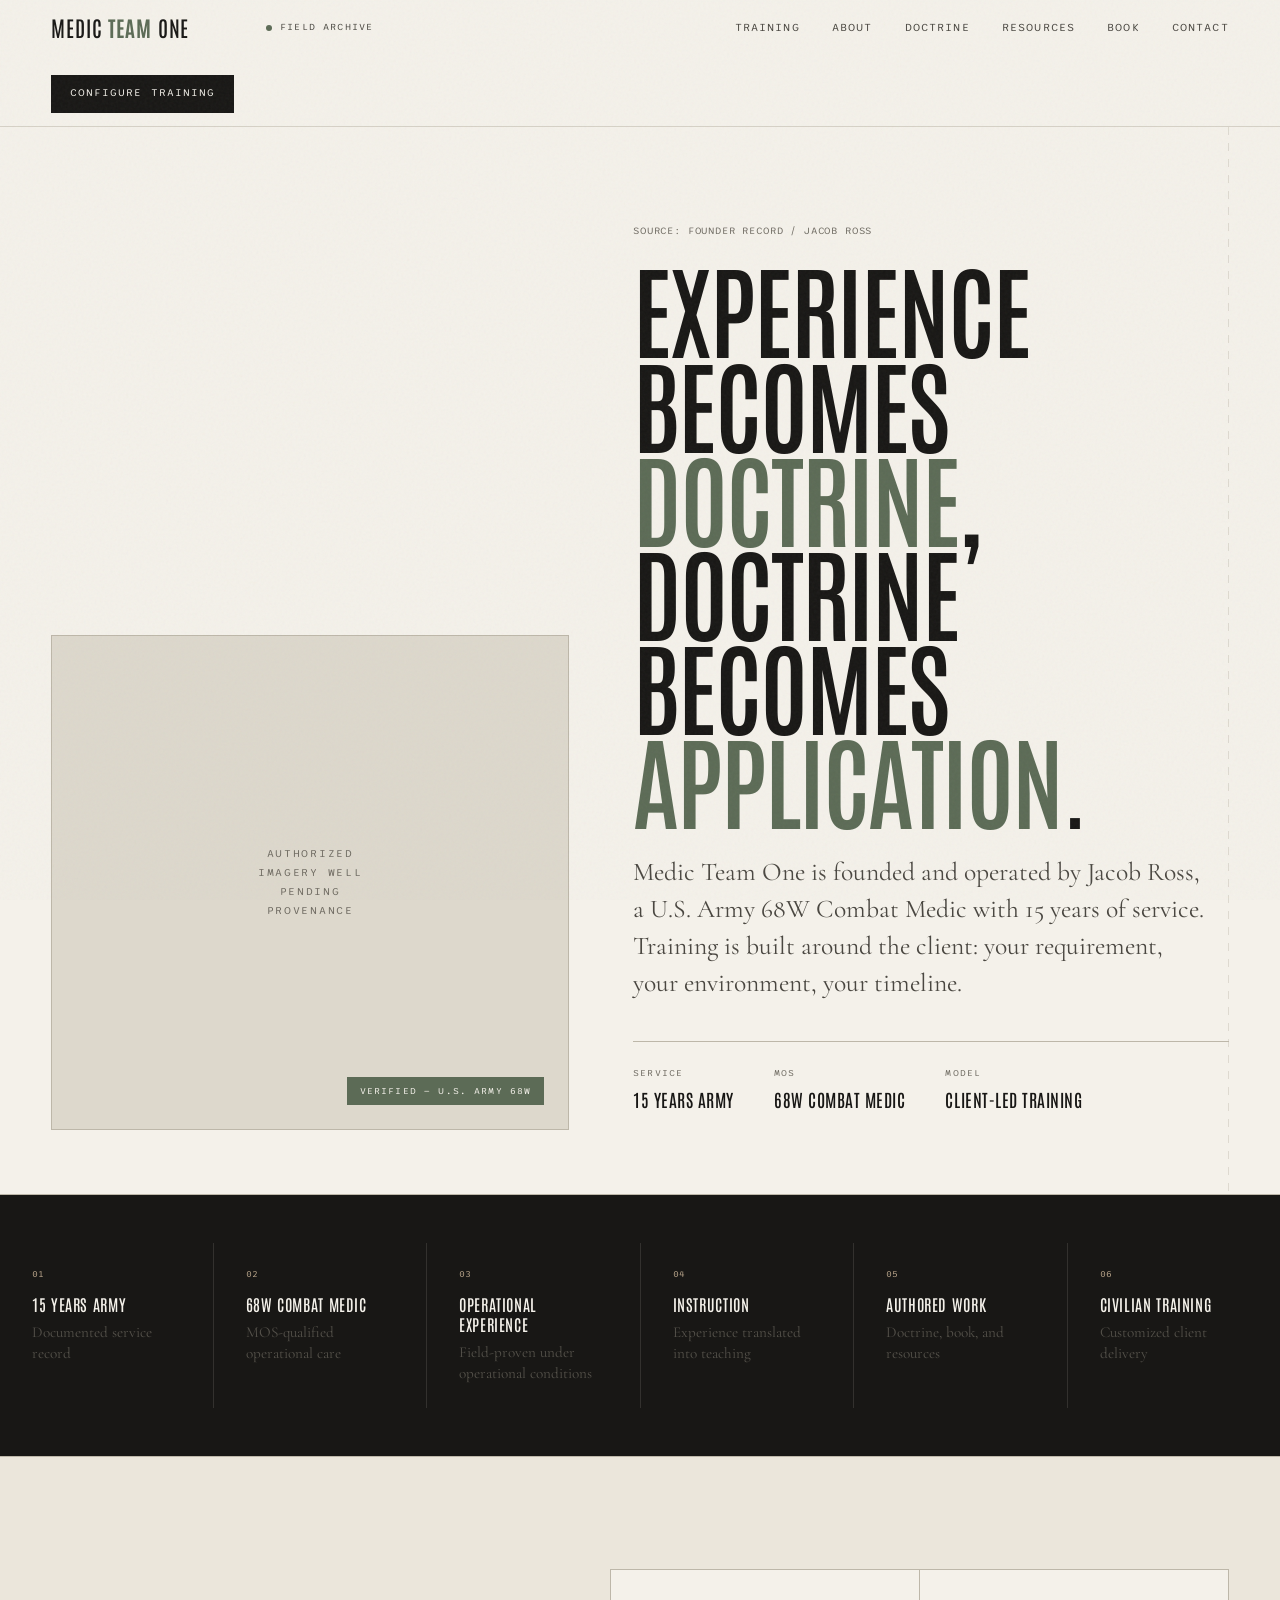
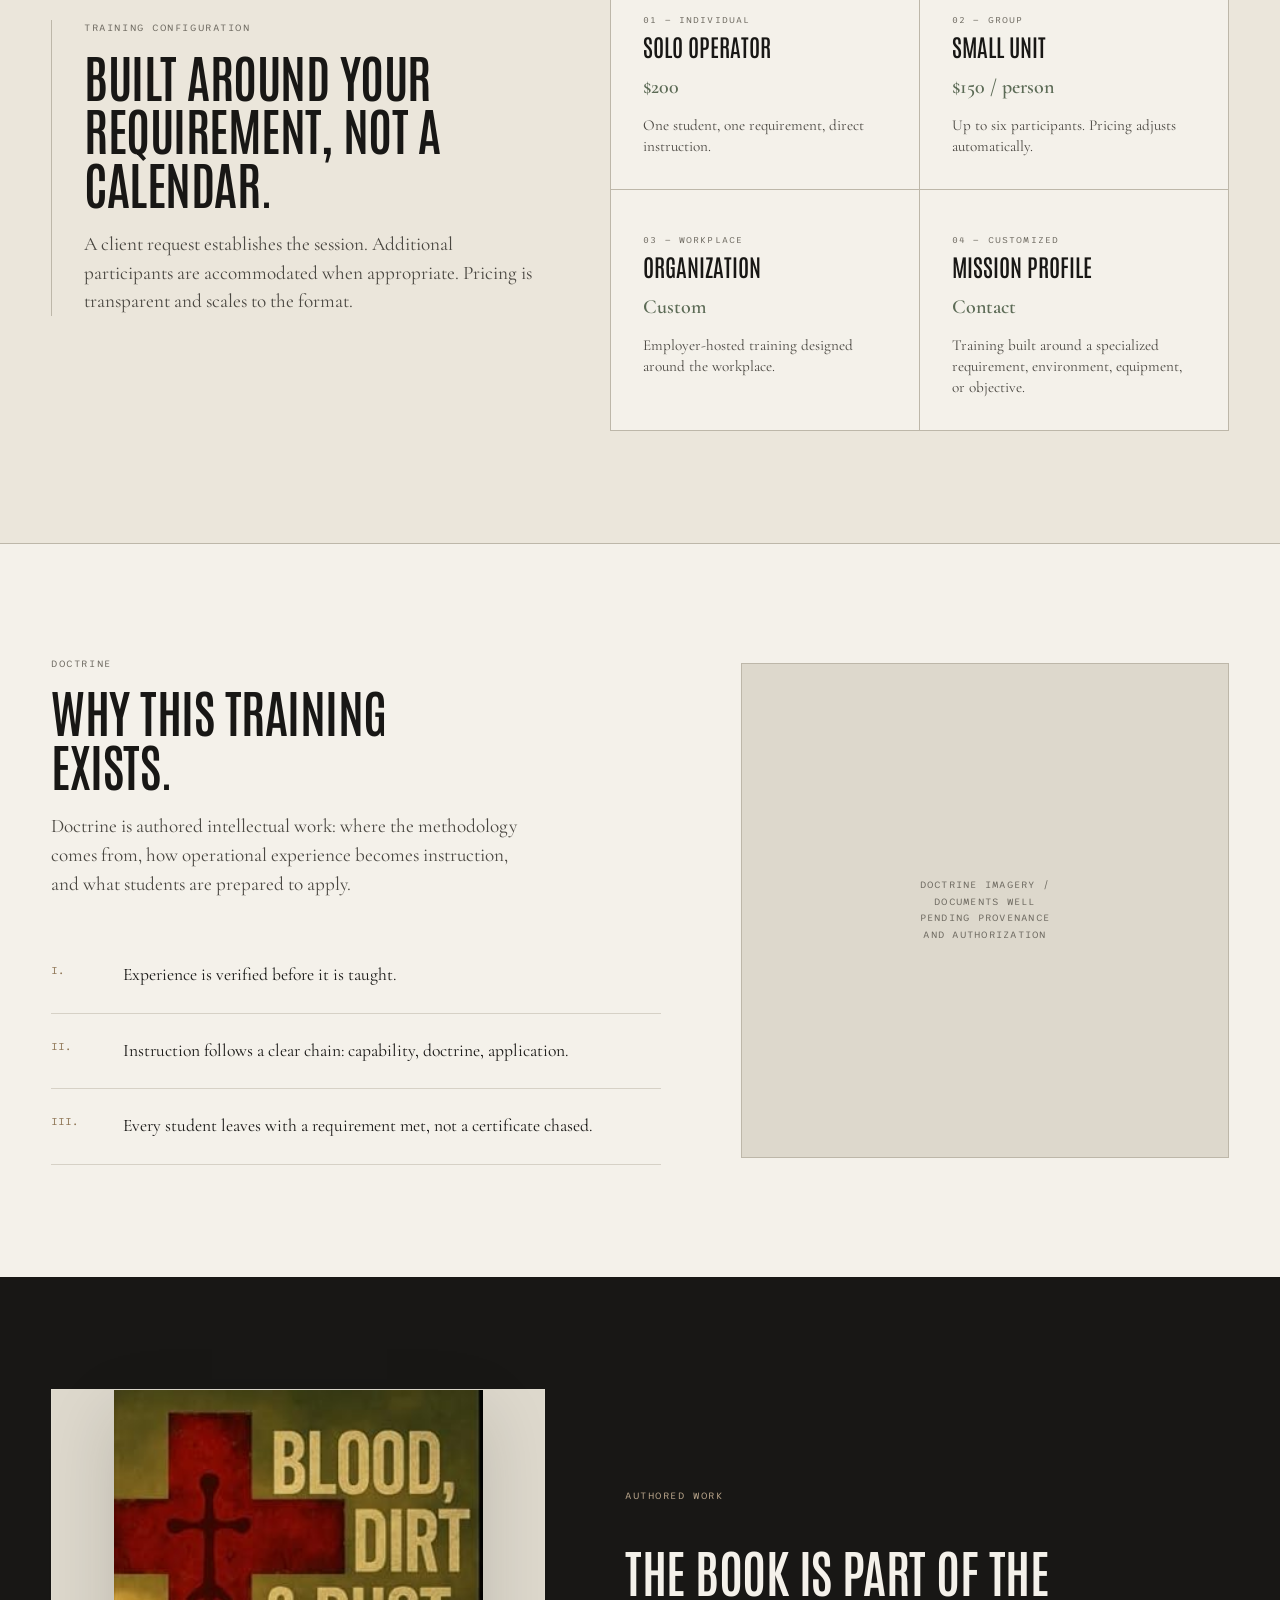
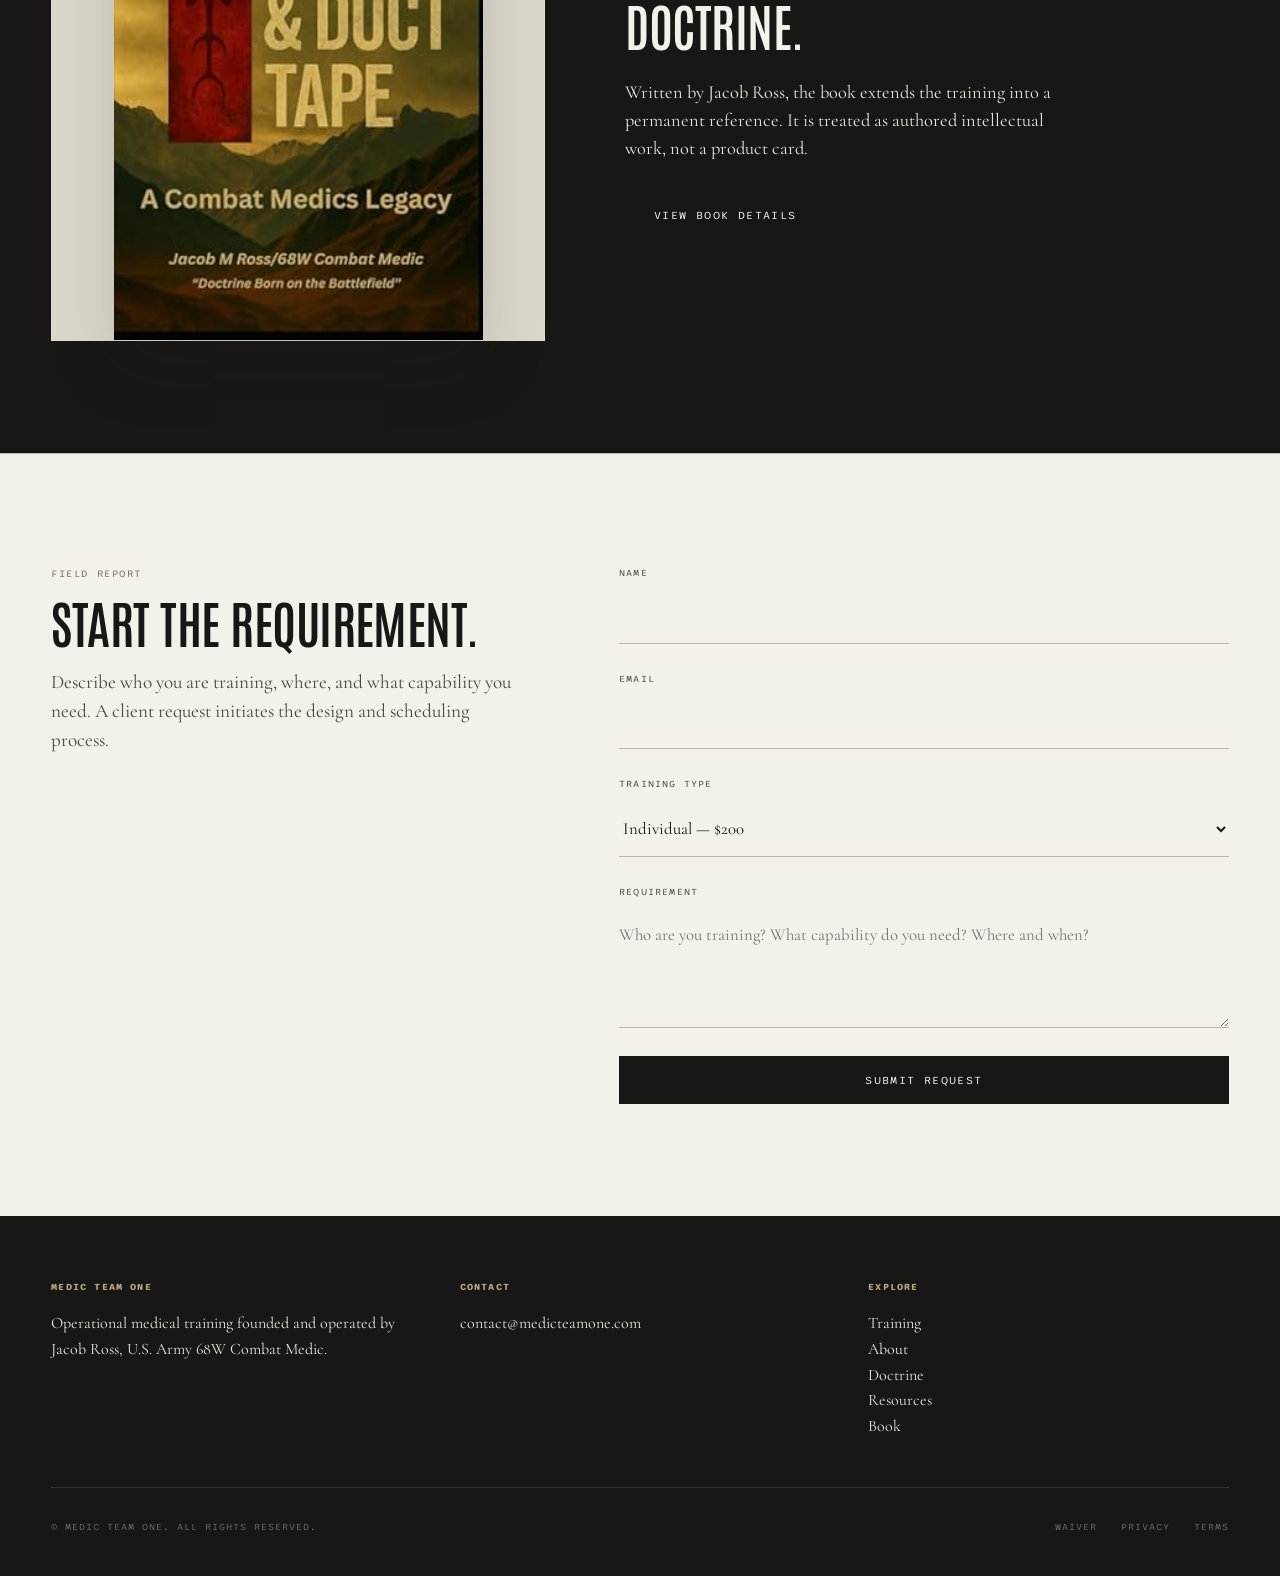
==== commit 1b1efd67: "feat: replace Home with dossier landing (incremental production change)" ====
--- a/index.html
+++ b/index.html
@@ -128,7 +128,7 @@
             <span class="mode-card__type">04 — Customized</span>
             <h3 class="mode-card__title">Mission Profile</h3>
             <p class="mode-card__price">Contact</p>
-            <p class="mode-card__note">Specialized curriculum, equipment, or environment.</p>
+            <p class="mode-card__note">Training built around a specialized requirement, environment, equipment, or objective.</p>
           </a>
         </div>
       </div>
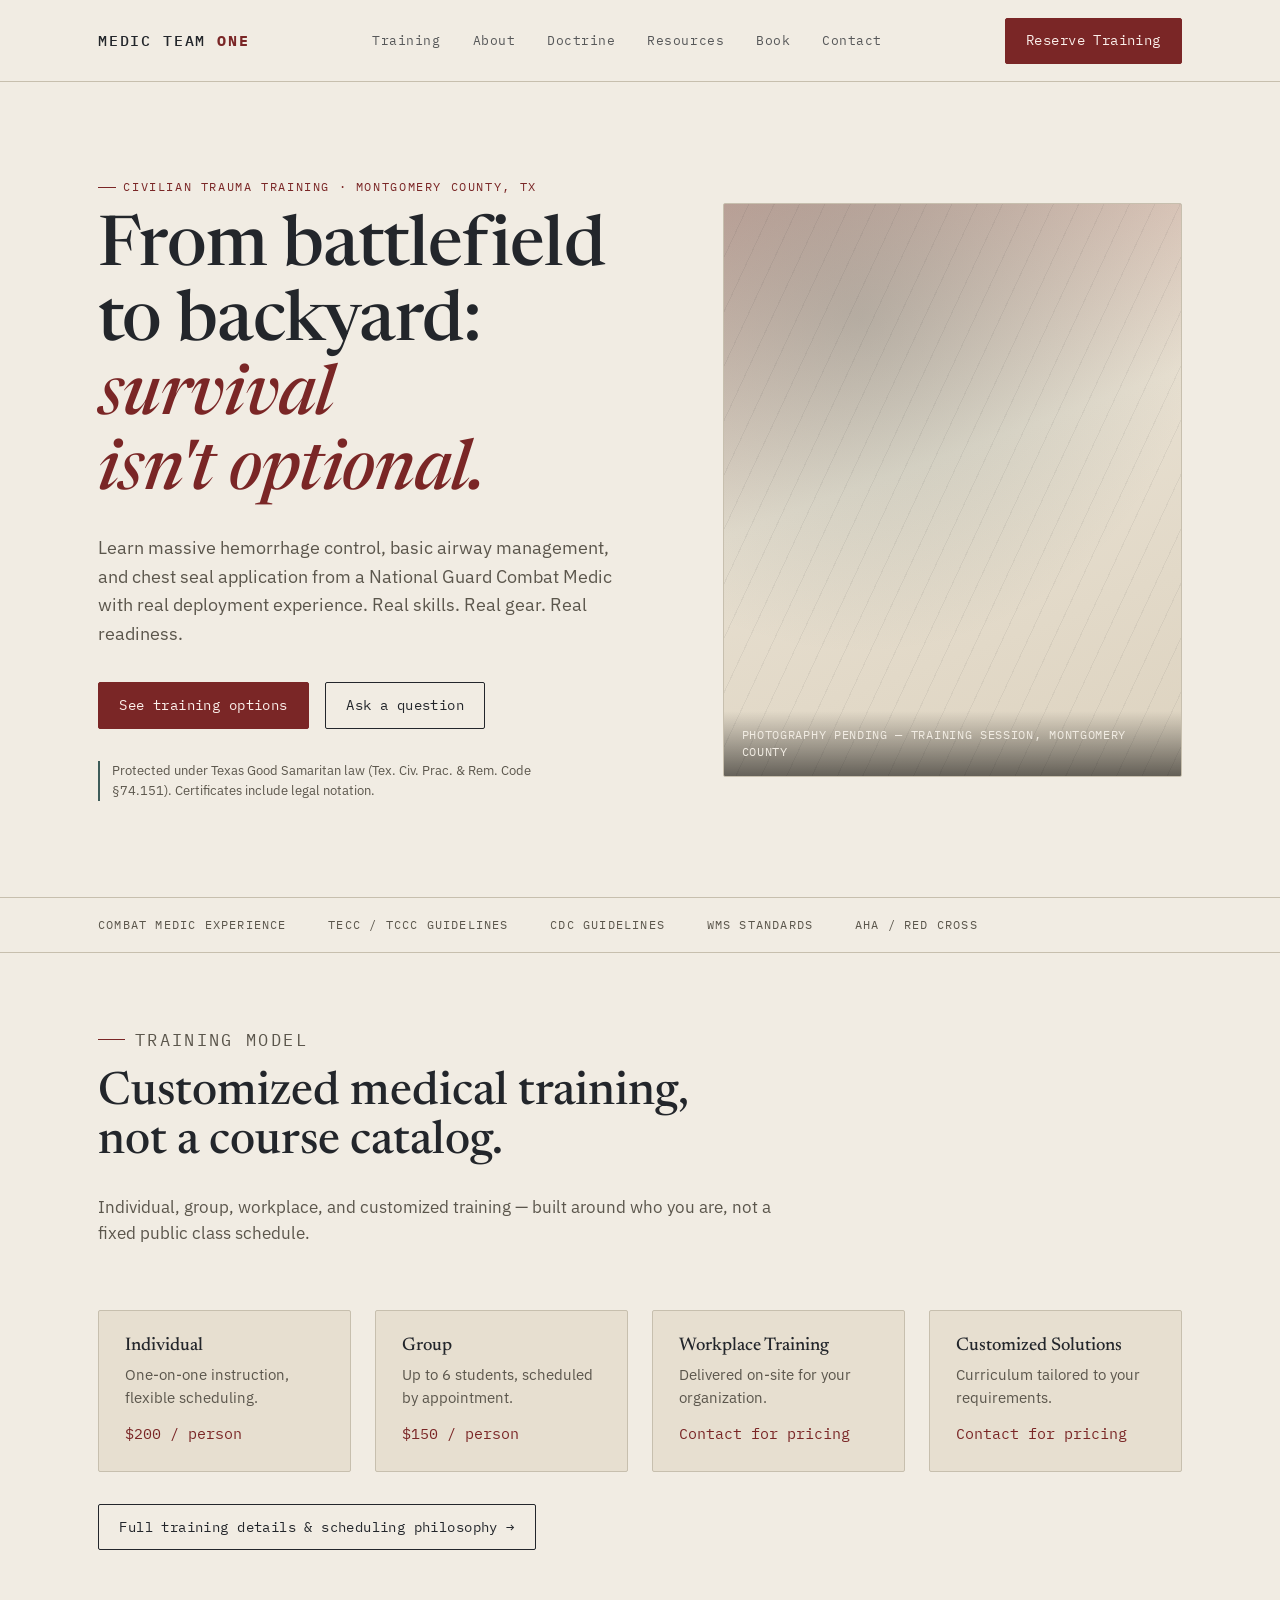
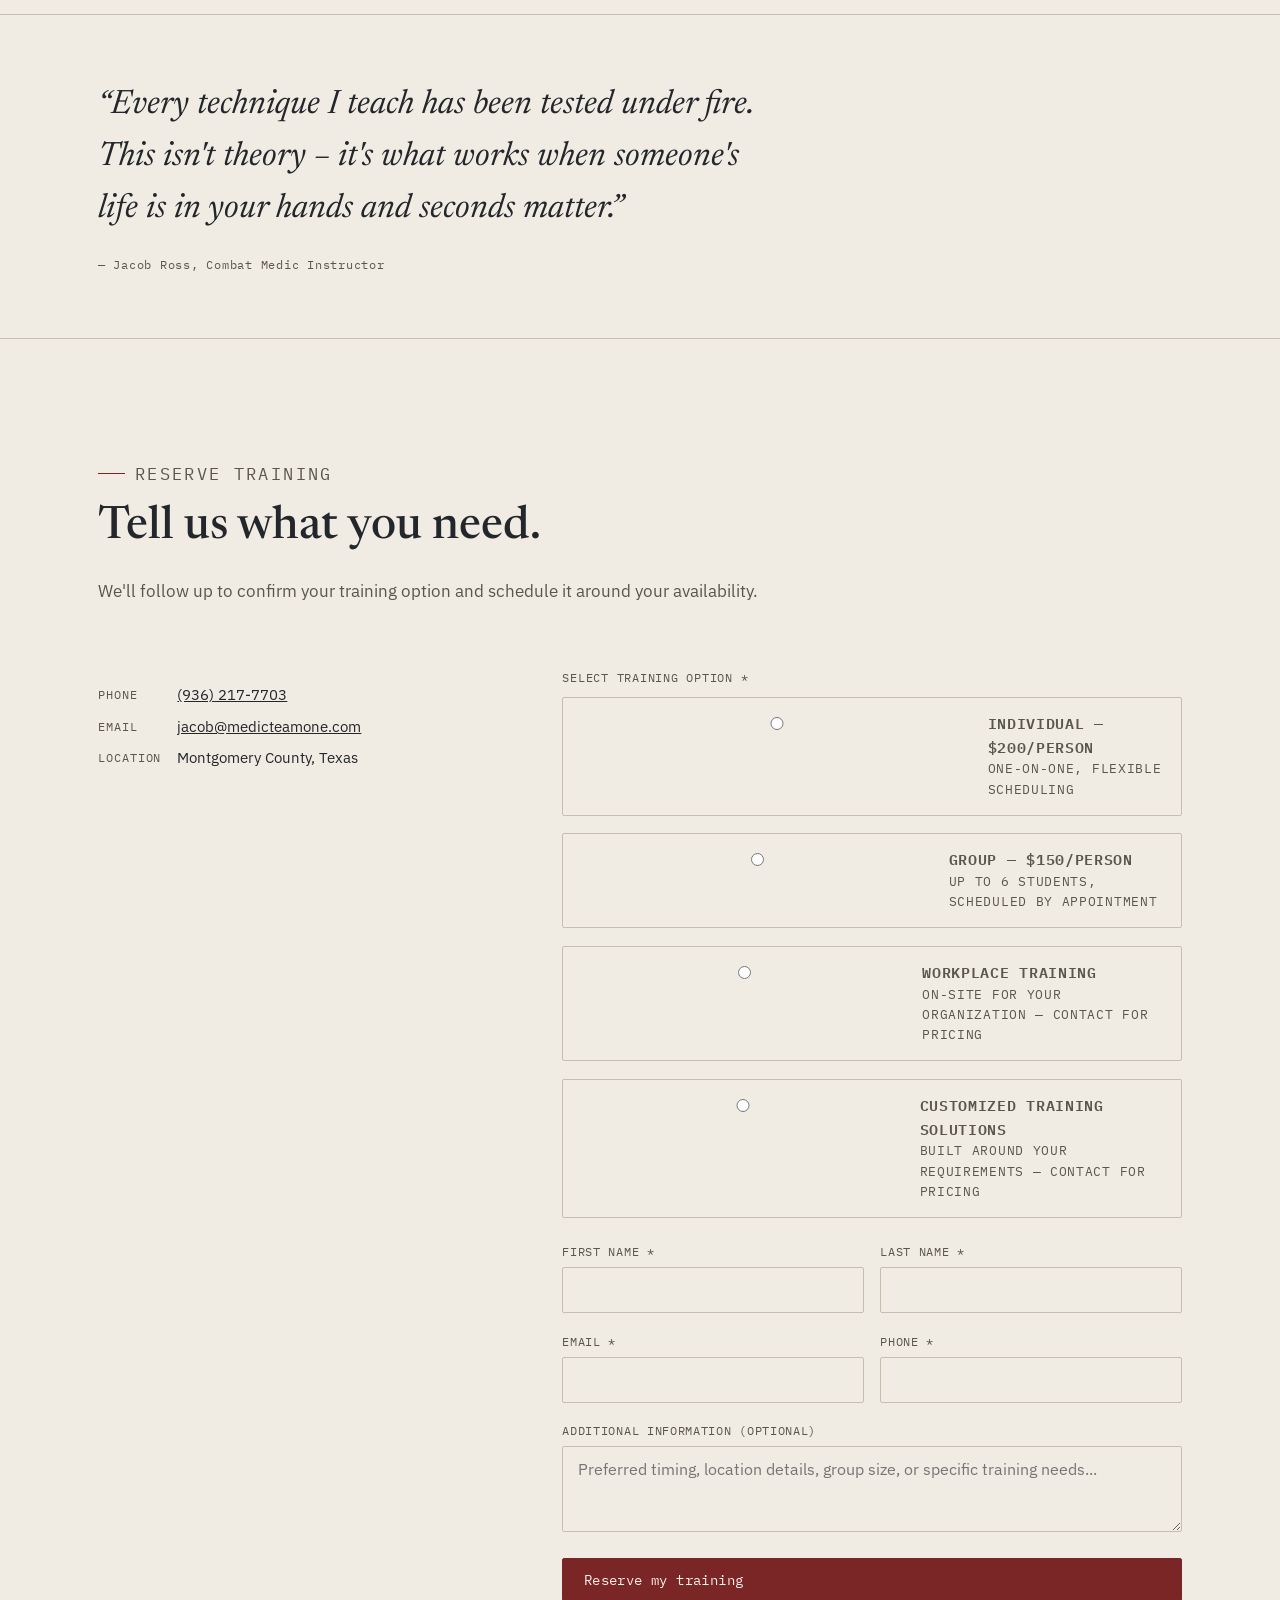
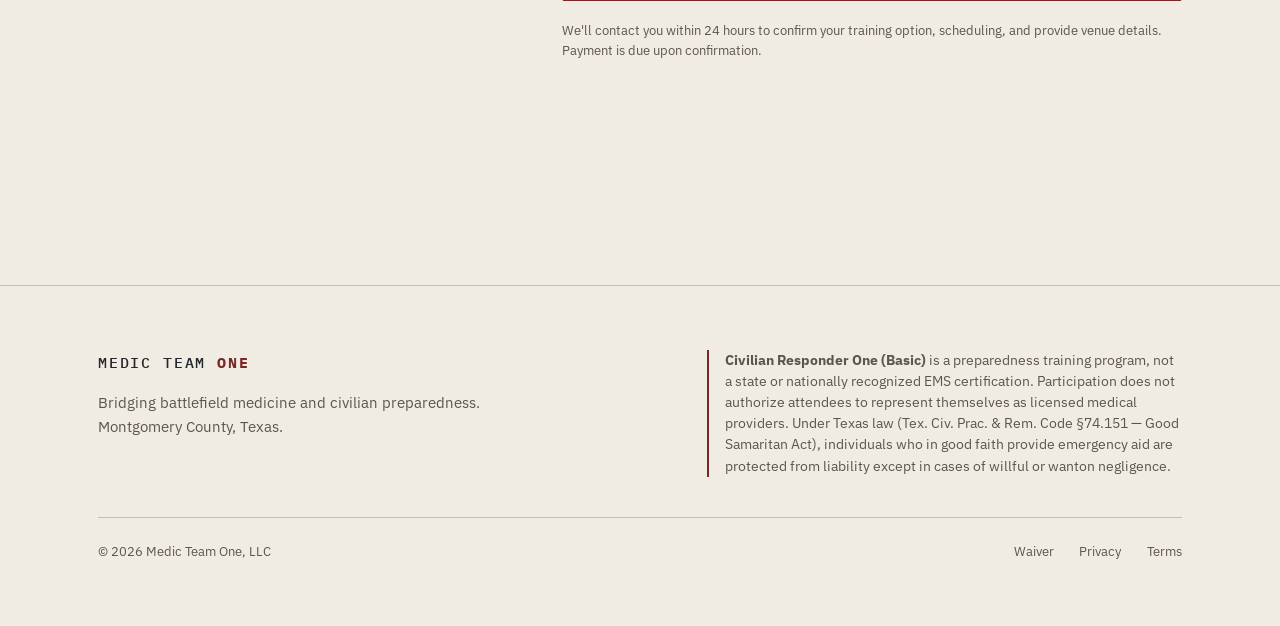
==== commit 51630718: "Ship reviewed Phase 2 redesign to main The dossier homepage was previously grafted onto main without" ====
--- a/index.html
+++ b/index.html
@@ -1,254 +1,186 @@
 <!DOCTYPE html>
 <html lang="en">
 <head>
-  <meta charset="UTF-8">
-  <meta name="viewport" content="width=device-width, initial-scale=1.0">
-  <title>Medic Team One — Operational Medical Training</title>
-  <meta name="description" content="Medic Team One delivers customized operational medical training founded and operated by Jacob Ross, U.S. Army 68W Combat Medic.">
-  <link rel="stylesheet" href="css/style.css">
+<meta charset="UTF-8">
+<meta name="viewport" content="width=device-width, initial-scale=1.0">
+<title>Medic Team One, LLC — Combat-Proven Training for Civilian Readiness</title>
+<link rel="preconnect" href="https://fonts.googleapis.com">
+<link rel="preconnect" href="https://fonts.gstatic.com" crossorigin>
+<link href="https://fonts.googleapis.com/css2?family=Newsreader:ital,opsz,wght@0,6..72,400;0,6..72,500;0,6..72,600;1,6..72,400;1,6..72,500&family=IBM+Plex+Sans:wght@400;500;600;700&family=IBM+Plex+Mono:wght@400;500&display=swap" rel="stylesheet">
+<link rel="stylesheet" href="assets/styles.css">
 </head>
 <body>
 
-  <header class="archive-header">
-    <div class="archive-header__inner">
-      <a href="index.html" class="brand" aria-label="Medic Team One home">Medic <span>Team</span> One</a>
-      <span class="badge">Field Archive</span>
-      <nav class="main-nav" aria-label="Primary">
-        <a href="training.html">Training</a>
-        <a href="about.html">About</a>
-        <a href="doctrine.html">Doctrine</a>
-        <a href="resources.html">Resources</a>
-        <a href="book.html">Book</a>
-        <a href="contact.html">Contact</a>
-      </nav>
-      <a href="training.html" class="header-action">Configure Training</a>
+<header>
+  <div class="wrap nav">
+    <a class="word" href="index.html">MEDIC TEAM <b>ONE</b></a>
+    <ul class="navlinks">
+      <li><a href="training.html">Training</a></li>
+      <li><a href="about.html">About</a></li>
+      <li><a href="doctrine.html">Doctrine</a></li>
+      <li><a href="resources.html">Resources</a></li>
+      <li><a href="book.html">Book</a></li>
+      <li><a href="#contact">Contact</a></li>
+    </ul>
+    <div class="navcta">
+      <a class="btn btn-solid" href="#contact">Reserve Training</a>
+      <button class="burger" id="burger" aria-label="Menu" aria-expanded="false"><span></span><span></span><span></span></button>
     </div>
-  </header>
+  </div>
+  <nav class="mobilemenu" id="mobileMenu">
+    <a href="training.html">Training</a>
+    <a href="about.html">About</a>
+    <a href="doctrine.html">Doctrine</a>
+    <a href="resources.html">Resources</a>
+    <a href="book.html">Book</a>
+    <a href="#contact">Contact</a>
+  </nav>
+</header>
 
-  <main>
-    <section class="dossier-hero" aria-labelledby="hero-title">
-      <div class="dossier-hero__grid">
-        <div class="hero-visual">
-          <div class="hero-visual__placeholder">
-            <p>Authorized imagery well
-pending provenance</p>
-          </div>
-          <span class="hero-visual__stamp">Verified — U.S. Army 68W</span>
+<main id="top">
+
+  <section class="hero">
+    <div class="wrap hero-grid">
+      <div class="reveal is-visible">
+        <p class="eyebrow">Civilian Trauma Training · Montgomery County, TX</p>
+        <h1 style="margin-top:1rem;">From battlefield<br>to backyard: <em>survival<br>isn't optional.</em></h1>
+        <p class="lede">Learn massive hemorrhage control, basic airway management, and chest seal application from a National Guard Combat Medic with real deployment experience. Real skills. Real gear. Real readiness.</p>
+        <div class="actions">
+          <a class="btn btn-solid" href="training.html">See training options</a>
+          <a class="btn" href="#contact">Ask a question</a>
         </div>
-        <div class="hero-content">
-          <span class="provenance">Source: Founder record / Jacob Ross</span>
-          <h1 id="hero-title">Experience becomes <em>doctrine</em>, doctrine becomes <em>application</em>.</h1>
-          <p class="lead">
-            Medic Team One is founded and operated by Jacob Ross, a U.S. Army 68W Combat Medic with 15 years of service. Training is built around the client: your requirement, your environment, your timeline.
-          </p>
-          <div class="hero-meta">
-            <div class="hero-meta__item">
-              <span class="hero-meta__label">Service</span>
-              <span class="hero-meta__value">15 Years Army</span>
-            </div>
-            <div class="hero-meta__item">
-              <span class="hero-meta__label">MOS</span>
-              <span class="hero-meta__value">68W Combat Medic</span>
-            </div>
-            <div class="hero-meta__item">
-              <span class="hero-meta__label">Model</span>
-              <span class="hero-meta__value">Client-Led Training</span>
-            </div>
-          </div>
-        </div>
+        <p class="legal-pill">Protected under Texas Good Samaritan law (Tex. Civ. Prac. &amp; Rem. Code §74.151). Certificates include legal notation.</p>
       </div>
-    </section>
-
-    <section class="lineage-strip" aria-label="Founder lineage">
-      <div class="lineage-strip__track">
-        <article class="lineage-item">
-          <span class="lineage-item__number">01</span>
-          <h2 class="lineage-item__title">15 Years Army</h2>
-          <p class="lineage-item__note">Documented service record</p>
-        </article>
-        <article class="lineage-item">
-          <span class="lineage-item__number">02</span>
-          <h2 class="lineage-item__title">68W Combat Medic</h2>
-          <p class="lineage-item__note">MOS-qualified operational care</p>
-        </article>
-        <article class="lineage-item">
-          <span class="lineage-item__number">03</span>
-          <h2 class="lineage-item__title">Operational Experience</h2>
-          <p class="lineage-item__note">Field-proven under operational conditions</p>
-        </article>
-        <article class="lineage-item">
-          <span class="lineage-item__number">04</span>
-          <h2 class="lineage-item__title">Instruction</h2>
-          <p class="lineage-item__note">Experience translated into teaching</p>
-        </article>
-        <article class="lineage-item">
-          <span class="lineage-item__number">05</span>
-          <h2 class="lineage-item__title">Authored Work</h2>
-          <p class="lineage-item__note">Doctrine, book, and resources</p>
-        </article>
-        <article class="lineage-item">
-          <span class="lineage-item__number">06</span>
-          <h2 class="lineage-item__title">Civilian Training</h2>
-          <p class="lineage-item__note">Customized client delivery</p>
-        </article>
-      </div>
-    </section>
-
-    <section class="archive-section training-preview" aria-labelledby="training-title">
-      <div class="training-preview__grid">
-        <div class="archive-section__header">
-          <div>
-            <span class="section-eyebrow">Training Configuration</span>
-            <h2 id="training-title" class="section-title">Built around your requirement, not a calendar.</h2>
-            <p class="section-intro">
-              A client request establishes the session. Additional participants are accommodated when appropriate. Pricing is transparent and scales to the format.
-            </p>
-          </div>
-        </div>
-        <div class="training-modes">
-          <a href="training.html?type=individual" class="mode-card">
-            <span class="mode-card__type">01 — Individual</span>
-            <h3 class="mode-card__title">Solo Operator</h3>
-            <p class="mode-card__price">$200</p>
-            <p class="mode-card__note">One student, one requirement, direct instruction.</p>
-          </a>
-          <a href="training.html?type=group" class="mode-card">
-            <span class="mode-card__type">02 — Group</span>
-            <h3 class="mode-card__title">Small Unit</h3>
-            <p class="mode-card__price">$150 / person</p>
-            <p class="mode-card__note">Up to six participants. Pricing adjusts automatically.</p>
-          </a>
-          <a href="training.html?type=workplace" class="mode-card">
-            <span class="mode-card__type">03 — Workplace</span>
-            <h3 class="mode-card__title">Organization</h3>
-            <p class="mode-card__price">Custom</p>
-            <p class="mode-card__note">Employer-hosted training designed around the workplace.</p>
-          </a>
-          <a href="training.html?type=customized" class="mode-card">
-            <span class="mode-card__type">04 — Customized</span>
-            <h3 class="mode-card__title">Mission Profile</h3>
-            <p class="mode-card__price">Contact</p>
-            <p class="mode-card__note">Training built around a specialized requirement, environment, equipment, or objective.</p>
-          </a>
-        </div>
-      </div>
-    </section>
-
-    <section class="archive-section doctrine-preview" aria-labelledby="doctrine-title">
-      <div class="doctrine-preview__layout">
-        <div>
-          <span class="section-eyebrow">Doctrine</span>
-          <h2 id="doctrine-title" class="section-title">Why this training exists.</h2>
-          <p class="section-intro">
-            Doctrine is authored intellectual work: where the methodology comes from, how operational experience becomes instruction, and what students are prepared to apply.
-          </p>
-          <ol class="doctrine-list">
-            <li>
-              <span class="doctrine-list__num">I.</span>
-              <span class="doctrine-list__text">Experience is verified before it is taught.</span>
-            </li>
-            <li>
-              <span class="doctrine-list__num">II.</span>
-              <span class="doctrine-list__text">Instruction follows a clear chain: capability, doctrine, application.</span>
-            </li>
-            <li>
-              <span class="doctrine-list__num">III.</span>
-              <span class="doctrine-list__text">Every student leaves with a requirement met, not a certificate chased.</span>
-            </li>
-          </ol>
-        </div>
-        <div class="doctrine-visual">
-          <p class="doctrine-visual__label">Doctrine imagery / documents well
-pending provenance and authorization</p>
-        </div>
-      </div>
-    </section>
-
-    <section class="archive-section book-feature" aria-labelledby="book-title">
-      <div class="book-feature__layout">
-        <div class="book-cover-well">
-          <img src="book-cover.jpg" alt="Medic Team One book cover" onerror="this.style.display='none'; this.nextElementSibling.style.display='block';">
-          <p class="book-cover-well__fallback" style="display:none;">Book cover asset: book-cover.jpg</p>
-        </div>
-        <div class="book-details">
-          <span class="section-eyebrow">Authored Work</span>
-          <h2 id="book-title" class="section-title">The book is part of the doctrine.</h2>
-          <p>
-            Written by Jacob Ross, the book extends the training into a permanent reference. It is treated as authored intellectual work, not a product card.
-          </p>
-          <a href="book.html" class="btn">View Book Details</a>
-        </div>
-      </div>
-    </section>
-
-    <section class="archive-section field-report" aria-labelledby="contact-title">
-      <div class="field-report__grid">
-        <div>
-          <span class="section-eyebrow">Field Report</span>
-          <h2 id="contact-title" class="section-title">Start the requirement.</h2>
-          <p class="section-intro">
-            Describe who you are training, where, and what capability you need. A client request initiates the design and scheduling process.
-          </p>
-        </div>
-        <form class="field-report__form" action="https://formspree.io/f/xovlgrbw" method="POST">
-          <div class="form-row">
-            <label for="name">Name</label>
-            <input type="text" id="name" name="name" required>
-          </div>
-          <div class="form-row">
-            <label for="email">Email</label>
-            <input type="email" id="email" name="email" required>
-          </div>
-          <div class="form-row">
-            <label for="training-type">Training Type</label>
-            <select id="training-type" name="training-type">
-              <option value="individual">Individual — $200</option>
-              <option value="group">Group — $150/person</option>
-              <option value="workplace">Workplace — Custom</option>
-              <option value="customized">Customized — Contact for pricing</option>
-            </select>
-          </div>
-          <div class="form-row">
-            <label for="message">Requirement</label>
-            <textarea id="message" name="message" placeholder="Who are you training? What capability do you need? Where and when?" required></textarea>
-          </div>
-          <button type="submit" class="btn">Submit Request</button>
-        </form>
-      </div>
-    </section>
-  </main>
-
-  <footer class="archive-footer">
-    <div class="archive-footer__inner">
-      <div class="archive-footer__top">
-        <div class="footer-block">
-          <h3 class="footer-block__title">Medic Team One</h3>
-          <p>Operational medical training founded and operated by Jacob Ross, U.S. Army 68W Combat Medic.</p>
-        </div>
-        <div class="footer-block">
-          <h3 class="footer-block__title">Contact</h3>
-          <a href="mailto:contact@medicteamone.com">contact@medicteamone.com</a>
-        </div>
-        <div class="footer-block">
-          <h3 class="footer-block__title">Explore</h3>
-          <a href="training.html">Training</a>
-          <a href="about.html">About</a>
-          <a href="doctrine.html">Doctrine</a>
-          <a href="resources.html">Resources</a>
-          <a href="book.html">Book</a>
-        </div>
-      </div>
-      <div class="archive-footer__legal">
-        <p>&copy; Medic Team One. All rights reserved.</p>
-        <div class="legal-links">
-          <a href="waiver.html">Waiver</a>
-          <a href="privacy.html">Privacy</a>
-          <a href="terms.html">Terms</a>
+      <div class="reveal">
+        <div class="photo-well ambient">
+          <div class="photo-caption">Photography pending — training session, Montgomery County</div>
         </div>
       </div>
     </div>
-  </footer>
+  </section>
 
-  <script src="js/main.js"></script>
+  <div class="strip reveal">
+    <div class="wrap">
+      <ul>
+        <li>Combat Medic Experience</li>
+        <li>TECC / TCCC Guidelines</li>
+        <li>CDC Guidelines</li>
+        <li>WMS Standards</li>
+        <li>AHA / Red Cross</li>
+      </ul>
+    </div>
+  </div>
+
+  <section class="tight">
+    <div class="wrap">
+      <div class="section-head reveal">
+        <p class="eyebrow">Training Model</p>
+        <h2>Customized medical training,<br>not a course catalog.</h2>
+        <p>Individual, group, workplace, and customized training — built around who you are, not a fixed public class schedule.</p>
+      </div>
+
+      <div class="track-cards reveal stagger">
+        <div class="track-card" style="--i:0">
+          <h3>Individual</h3>
+          <p>One-on-one instruction, flexible scheduling.</p>
+          <span class="price">$200 / person</span>
+        </div>
+        <div class="track-card" style="--i:1">
+          <h3>Group</h3>
+          <p>Up to 6 students, scheduled by appointment.</p>
+          <span class="price">$150 / person</span>
+        </div>
+        <div class="track-card" style="--i:2">
+          <h3>Workplace Training</h3>
+          <p>Delivered on-site for your organization.</p>
+          <span class="price">Contact for pricing</span>
+        </div>
+        <div class="track-card" style="--i:3">
+          <h3>Customized Solutions</h3>
+          <p>Curriculum tailored to your requirements.</p>
+          <span class="price">Contact for pricing</span>
+        </div>
+      </div>
+
+      <p class="reveal" style="margin-top:2rem;"><a class="btn" href="training.html">Full training details &amp; scheduling philosophy →</a></p>
+    </div>
+  </section>
+
+  <section class="pullquote tight">
+    <div class="wrap reveal">
+      <blockquote>“Every technique I teach has been tested under fire. This isn't theory – it's what works when someone's life is in your hands and seconds matter.”</blockquote>
+      <cite>— Jacob Ross, Combat Medic Instructor</cite>
+    </div>
+  </section>
+
+  <section id="contact">
+    <div class="wrap">
+      <div class="section-head reveal">
+        <p class="eyebrow">Reserve Training</p>
+        <h2>Tell us what you need.</h2>
+        <p>We'll follow up to confirm your training option and schedule it around your availability.</p>
+      </div>
+
+      <div class="contact-grid">
+        <div class="contact-info reveal">
+          <dl>
+            <dt>Phone</dt><dd><a href="tel:+19362177703">(936) 217-7703</a></dd>
+            <dt>Email</dt><dd><a href="mailto:jacob@medicteamone.com">jacob@medicteamone.com</a></dd>
+            <dt>Location</dt><dd>Montgomery County, Texas</dd>
+          </dl>
+        </div>
+
+        <form class="reveal" action="https://formspree.io/f/xovlgrbw" method="POST">
+          <fieldset>
+            <legend>Select training option *</legend>
+            <label class="radio-row"><input type="radio" name="training_option" value="Individual - $200" required><span><span class="t">Individual — $200/person</span><br><span class="s">One-on-one, flexible scheduling</span></span></label>
+            <label class="radio-row"><input type="radio" name="training_option" value="Group - $150" required><span><span class="t">Group — $150/person</span><br><span class="s">Up to 6 students, scheduled by appointment</span></span></label>
+            <label class="radio-row"><input type="radio" name="training_option" value="Workplace Training" required><span><span class="t">Workplace Training</span><br><span class="s">On-site for your organization — contact for pricing</span></span></label>
+            <label class="radio-row"><input type="radio" name="training_option" value="Customized Training Solutions" required><span><span class="t">Customized Training Solutions</span><br><span class="s">Built around your requirements — contact for pricing</span></span></label>
+          </fieldset>
+
+          <div class="field-row">
+            <div><label for="fn">First name *</label><input id="fn" name="first_name" required></div>
+            <div><label for="ln">Last name *</label><input id="ln" name="last_name" required></div>
+          </div>
+          <div class="field-row">
+            <div><label for="em">Email *</label><input id="em" type="email" name="email" required></div>
+            <div><label for="ph">Phone *</label><input id="ph" type="tel" name="phone" required></div>
+          </div>
+          <div>
+            <label for="add">Additional information (optional)</label>
+            <textarea id="add" name="additional_info" rows="3" placeholder="Preferred timing, location details, group size, or specific training needs..."></textarea>
+          </div>
+          <button class="btn btn-solid" type="submit">Reserve my training</button>
+          <p class="formnote">We'll contact you within 24 hours to confirm your training option, scheduling, and provide venue details. Payment is due upon confirmation.</p>
+        </form>
+      </div>
+    </div>
+  </section>
+</main>
+
+<footer>
+  <div class="wrap">
+    <div class="foot-grid">
+      <div>
+        <a class="word" href="index.html">MEDIC TEAM <b>ONE</b></a>
+        <p style="margin-top:1rem; color:var(--text-dim); max-width:26rem; font-size:.95rem;">Bridging battlefield medicine and civilian preparedness. Montgomery County, Texas.</p>
+      </div>
+      <p class="foot-legal">
+        <strong>Civilian Responder One (Basic)</strong> is a preparedness training program, not a state or nationally recognized EMS certification. Participation does not authorize attendees to represent themselves as licensed medical providers. Under Texas law (Tex. Civ. Prac. &amp; Rem. Code §74.151 — Good Samaritan Act), individuals who in good faith provide emergency aid are protected from liability except in cases of willful or wanton negligence.
+      </p>
+    </div>
+    <div class="foot-bottom">
+      <span>© 2026 Medic Team One, LLC</span>
+      <ul class="foot-links">
+        <li><a href="waiver.html">Waiver</a></li>
+        <li><a href="privacy.html">Privacy</a></li>
+        <li><a href="terms.html">Terms</a></li>
+      </ul>
+    </div>
+  </div>
+</footer>
+
+<script src="assets/main.js"></script>
 </body>
 </html>
--- a/assets/styles.css
+++ b/assets/styles.css
@@ -0,0 +1,325 @@
+/*
+  MEDIC TEAM ONE — shared design system (Phase 2)
+  One stylesheet, every page — avoids the drift that happened last time content
+  got duplicated per-page (see Phase 1 privacy/terms modal cleanup).
+
+  DESIGN PLAN
+  Subject: Medic Team One — one combat medic (Jacob Ross) teaching civilian trauma
+  response in Montgomery County, TX. Direction: documentary field-report, not
+  tactical-gear storefront. No red/black gun-store gradients, no camo, no stencil type.
+
+  Color — ink (#14171A dark ground) / bone (#F1ECE3 warm paper ground) /
+          oxblood (#8C2E2E restrained blood-red, primary accent) /
+          fieldteal (#4C6B69 clinical calm, secondary accent) /
+          graphite (#23262B dark text on bone) / sand (#C7BFAE warm-biased border)
+  Type  — Newsreader (serif, display/headlines) + IBM Plex Sans (body/UI) +
+          IBM Plex Mono (eyebrows, stats, form labels — tabular figures for pricing)
+  Layout — asymmetric dossier: thin hairline rules + mono eyebrow labels divide
+           sections like after-action report entries; training tracks read as a
+           quiet list, not SaaS pricing cards; photography wells are explicit
+           placeholders (duotone gradient + visible caption), never invented images.
+*/
+
+/* ---------- tokens ---------- */
+:root{
+  --ink:#14171A; --bone:#F1ECE3; --oxblood:#7A2626; --fieldteal:#3E5C59;
+  --graphite:#23262B; --sand:#C7BFAE;
+
+  --bg:var(--bone); --surface:#E7DFD0; --surface-2:#DDD3C0;
+  --text:var(--graphite); --text-dim:#5B564C;
+  --accent:var(--oxblood); --accent-ink:#FBEFEA;
+  --accent-2:var(--fieldteal);
+  --border:var(--sand);
+  --shadow:0 1px 2px rgba(20,23,26,.06);
+
+  --serif:"Newsreader",Georgia,"Iowan Old Style",serif;
+  --sans:"IBM Plex Sans",-apple-system,BlinkMacSystemFont,"Segoe UI",sans-serif;
+  --mono:"IBM Plex Mono","SFMono-Regular",Consolas,monospace;
+
+  --ease:cubic-bezier(.16,1,.3,1);
+  --gap-xs:.5rem; --gap-sm:1rem; --gap-md:2rem; --gap-lg:4rem; --gap-xl:7rem;
+}
+@media (prefers-color-scheme:dark){
+  :root:not([data-theme="light"]){
+    --bg:var(--ink); --surface:#1C2024; --surface-2:#23272C;
+    --text:#F1ECE3; --text-dim:#A79E90;
+    --accent:#C6544A; --accent-ink:#20100E;
+    --accent-2:#7BA39D;
+    --border:#33383D;
+    --shadow:0 1px 2px rgba(0,0,0,.4);
+  }
+}
+:root[data-theme="dark"]{
+  --bg:var(--ink); --surface:#1C2024; --surface-2:#23272C;
+  --text:#F1ECE3; --text-dim:#A79E90;
+  --accent:#C6544A; --accent-ink:#20100E;
+  --accent-2:#7BA39D;
+  --border:#33383D;
+  --shadow:0 1px 2px rgba(0,0,0,.4);
+}
+
+*{box-sizing:border-box;}
+html{-webkit-text-size-adjust:100%;}
+body{
+  margin:0; background:var(--bg); color:var(--text);
+  font-family:var(--sans); line-height:1.55;
+  font-size:16px; -webkit-font-smoothing:antialiased;
+  overflow-x:hidden;
+}
+img,svg{max-width:100%; display:block;}
+a{color:inherit;}
+h1,h2,h3{font-family:var(--serif); font-weight:500; line-height:1.08; margin:0; text-wrap:balance;}
+p{margin:0;}
+.wrap{max-width:1180px; margin:0 auto; padding-inline:clamp(1.25rem,4vw,3rem);}
+.eyebrow{
+  font-family:var(--mono); font-size:.72rem; letter-spacing:.14em; text-transform:uppercase;
+  color:var(--accent); display:flex; align-items:center; gap:.6em;
+}
+.eyebrow::before{content:""; width:1.6em; height:1px; background:var(--accent); display:block;}
+.rule{border:0; border-top:1px solid var(--border); margin:0;}
+.btn{
+  font-family:var(--mono); font-size:.85rem; letter-spacing:.03em;
+  display:inline-flex; align-items:center; gap:.6em; padding:.85em 1.5em;
+  text-decoration:none; border:1px solid var(--text); border-radius:2px;
+  transition:background .25s var(--ease), color .25s var(--ease), border-color .25s var(--ease);
+  background:transparent; color:var(--text); cursor:pointer;
+}
+.btn:hover{background:var(--text); color:var(--bg);}
+.btn-solid{background:var(--accent); border-color:var(--accent); color:var(--accent-ink);}
+.btn-solid:hover{background:var(--text); border-color:var(--text); color:var(--bg);}
+:focus-visible{outline:2px solid var(--accent); outline-offset:3px;}
+
+/* ---------- reveal-on-scroll ---------- */
+.reveal{opacity:0; transform:translateY(26px); transition:opacity .9s var(--ease), transform .9s var(--ease);}
+.reveal.is-visible{opacity:1; transform:translateY(0);}
+.stagger > *{transition-delay:calc(var(--i,0) * 90ms);}
+@media (prefers-reduced-motion:reduce){
+  .reveal, .stagger > *{opacity:1 !important; transform:none !important; transition:none !important;}
+  .ambient{animation:none !important;}
+}
+
+/* ---------- header ---------- */
+header{
+  position:sticky; top:0; z-index:80; background:color-mix(in srgb, var(--bg) 88%, transparent);
+  backdrop-filter:blur(10px); border-bottom:1px solid var(--border);
+}
+.nav{display:flex; align-items:center; justify-content:space-between; padding-block:1.1rem;}
+.word{font-family:var(--mono); font-weight:500; font-size:.95rem; letter-spacing:.12em; text-decoration:none; color:var(--text);}
+.word b{color:var(--accent);}
+.navlinks{display:flex; gap:2rem; list-style:none; margin:0; padding:0; font-family:var(--mono); font-size:.82rem; letter-spacing:.04em;}
+.navlinks a{text-decoration:none; opacity:.75; transition:opacity .2s;}
+.navlinks a:hover, .navlinks a[aria-current="page"]{opacity:1;}
+.navlinks a[aria-current="page"]{color:var(--accent);}
+.navcta{display:flex; align-items:center; gap:1rem;}
+.burger{display:none; flex-direction:column; gap:5px; background:none; border:0; cursor:pointer; padding:.4rem;}
+.burger span{width:22px; height:2px; background:var(--text);}
+.mobilemenu{display:none; flex-direction:column; padding:0 clamp(1.25rem,4vw,3rem) 1.5rem; gap:1rem; font-family:var(--mono); font-size:.95rem;}
+.mobilemenu a{text-decoration:none; padding-block:.4rem; border-bottom:1px solid var(--border);}
+.mobilemenu.open{display:flex;}
+
+/* ---------- hero (home) ---------- */
+.hero{padding-block:clamp(3rem,8vw,6rem); position:relative;}
+.hero-grid{display:grid; grid-template-columns:1.1fr .9fr; gap:clamp(2rem,5vw,4rem); align-items:center;}
+.hero h1{font-size:clamp(2.6rem,5.4vw,4.4rem); letter-spacing:-.01em;}
+.hero h1 em{font-style:italic; color:var(--accent);}
+.hero .lede{font-size:1.15rem; color:var(--text-dim); max-width:34rem; margin-top:1.4rem;}
+.hero .actions{display:flex; flex-wrap:wrap; gap:1rem; margin-top:2.2rem;}
+.legal-pill{
+  margin-top:2rem; display:inline-flex; gap:.7em; align-items:flex-start; font-size:.82rem;
+  color:var(--text-dim); border-left:2px solid var(--accent-2); padding-left:.9em; max-width:30rem;
+}
+
+/* ---------- page hero (subpages) ---------- */
+.page-hero{padding-block:clamp(2.5rem,6vw,4.5rem); border-bottom:1px solid var(--border);}
+.page-hero h1{font-size:clamp(2.2rem,4.4vw,3.4rem); margin-top:.8rem;}
+.page-hero .lede{font-size:1.1rem; color:var(--text-dim); max-width:38rem; margin-top:1.1rem;}
+
+/* ---------- photography placeholder ---------- */
+.photo-well{
+  position:relative; aspect-ratio:4/5; border-radius:2px; overflow:hidden;
+  background:
+    linear-gradient(160deg, color-mix(in srgb, var(--accent) 30%, var(--surface)) 0%, var(--surface) 45%, var(--surface-2) 100%);
+  border:1px solid var(--border);
+}
+.photo-well::before{
+  content:""; position:absolute; inset:0;
+  background:
+    repeating-linear-gradient(115deg, transparent 0 22px, color-mix(in srgb, var(--text) 6%, transparent) 22px 23px),
+    radial-gradient(circle at 30% 20%, color-mix(in srgb, var(--accent-2) 22%, transparent), transparent 60%);
+  background-size:auto, auto;
+  animation:drift 70s linear infinite;
+}
+@keyframes drift{0%{background-position:0 0, 0 0;}100%{background-position:600px 0, -80px 120px;}}
+.photo-caption{
+  position:absolute; left:0; right:0; bottom:0; padding:.9rem 1.1rem;
+  font-family:var(--mono); font-size:.72rem; letter-spacing:.06em; text-transform:uppercase;
+  background:linear-gradient(0deg, rgba(0,0,0,.55), transparent); color:#F1ECE3;
+}
+
+/* ---------- credibility strip ---------- */
+.strip{border-top:1px solid var(--border); border-bottom:1px solid var(--border); padding-block:1.1rem; overflow:hidden;}
+.strip ul{display:flex; gap:2.6rem; list-style:none; margin:0; padding:0; font-family:var(--mono); font-size:.75rem; letter-spacing:.1em; text-transform:uppercase; color:var(--text-dim); flex-wrap:wrap;}
+
+/* ---------- section shell ---------- */
+section{padding-block:var(--gap-xl);}
+section.tight{padding-block:var(--gap-lg);}
+.section-head{display:grid; grid-template-columns:1fr; gap:1rem; margin-bottom:var(--gap-lg); max-width:44rem;}
+.section-head h2{font-size:clamp(2rem,3.6vw,2.9rem);}
+.section-head p{color:var(--text-dim); font-size:1.05rem; margin-top:.6rem;}
+
+/* ---------- pull-quote ---------- */
+.pullquote{border-top:1px solid var(--border); border-bottom:1px solid var(--border); padding-block:var(--gap-lg);}
+.pullquote blockquote{margin:0; font-family:var(--serif); font-style:italic; font-size:clamp(1.4rem,3vw,2.1rem); max-width:42rem; color:var(--text);}
+.pullquote cite{display:block; margin-top:1.2rem; font-family:var(--mono); font-size:.78rem; letter-spacing:.06em; font-style:normal; color:var(--text-dim);}
+
+/* ---------- training tracks ---------- */
+.tracks{display:flex; flex-direction:column;}
+.track{
+  display:grid; grid-template-columns:1.4fr 2.2fr 1fr; gap:1.5rem; align-items:baseline;
+  padding-block:1.8rem; border-top:1px solid var(--border);
+}
+.tracks .track:last-child{border-bottom:1px solid var(--border);}
+.track h3{font-size:1.4rem; font-weight:500;}
+.track .desc{color:var(--text-dim); font-size:.98rem;}
+.track .price{font-family:var(--mono); font-variant-numeric:tabular-nums; font-size:1.05rem; text-align:right; color:var(--text);}
+.track .price small{display:block; color:var(--text-dim); font-size:.72rem; margin-top:.2rem;}
+.track .btn{justify-self:end; margin-top:.3rem;}
+
+/* ---------- compact track cards (home teaser) ---------- */
+.track-cards{display:grid; grid-template-columns:repeat(auto-fit,minmax(230px,1fr)); gap:1.5rem;}
+.track-card{border:1px solid var(--border); border-radius:2px; padding:1.6rem; background:var(--surface);}
+.track-card h3{font-size:1.15rem; margin-bottom:.5rem;}
+.track-card p{color:var(--text-dim); font-size:.92rem;}
+.track-card .price{font-family:var(--mono); font-variant-numeric:tabular-nums; color:var(--accent); font-size:.92rem; margin-top:.8rem; display:block;}
+
+.philosophy{
+  margin-top:var(--gap-lg); padding:2rem clamp(1.5rem,4vw,2.8rem); background:var(--surface);
+  border:1px solid var(--border); border-left:3px solid var(--accent-2); border-radius:2px;
+}
+.philosophy p + p{margin-top:.9rem;}
+.philosophy p{font-size:1.02rem; color:var(--text);}
+
+.curriculum{margin-top:var(--gap-lg); display:grid; grid-template-columns:repeat(auto-fit,minmax(220px,1fr)); gap:1.5rem;}
+.curriculum li{list-style:none; padding:1.4rem; border:1px solid var(--border); border-radius:2px; background:var(--surface);}
+.curriculum h4{font-family:var(--sans); font-weight:600; font-size:1rem; margin-bottom:.4rem;}
+.curriculum p{color:var(--text-dim); font-size:.92rem;}
+
+/* ---------- about / provenance ---------- */
+.about-grid{display:grid; grid-template-columns:1fr 1fr; gap:clamp(2rem,4vw,3rem);}
+.bio{font-size:1.08rem; color:var(--text); max-width:38rem;}
+.bio p + p{margin-top:1rem;}
+.prov{display:grid; grid-template-columns:1fr 1fr; gap:1.5rem; margin-top:var(--gap-lg);}
+.prov-col{border:1px solid var(--border); border-radius:2px; padding:1.6rem; background:var(--surface);}
+.prov-col.own{border-top:3px solid var(--accent);}
+.prov-col.third{border-top:3px solid var(--accent-2);}
+.prov-col h4{font-family:var(--mono); font-size:.72rem; letter-spacing:.1em; text-transform:uppercase; color:var(--text-dim); margin-bottom:1rem;}
+.prov-col ul{margin:0; padding:0; list-style:none; display:flex; flex-direction:column; gap:.7rem;}
+.prov-col li{font-size:.95rem; padding-left:1.1rem; position:relative;}
+.prov-col li::before{content:"—"; position:absolute; left:0; color:var(--text-dim);}
+
+/* ---------- resources ---------- */
+.res-grid{display:grid; grid-template-columns:1fr 1fr; gap:1.5rem;}
+.res-card{border:1px solid var(--border); border-radius:2px; padding:1.8rem; background:var(--surface); display:flex; flex-direction:column; gap:.9rem;}
+.res-card h3{font-size:1.3rem;}
+.res-card p{color:var(--text-dim); font-size:.95rem;}
+.res-card .btn{align-self:flex-start; margin-top:.4rem;}
+.res-card.pending{border-style:dashed; background:transparent;}
+.pending-tag{font-family:var(--mono); font-size:.68rem; letter-spacing:.1em; text-transform:uppercase; color:var(--text-dim); border:1px solid var(--border); border-radius:20px; padding:.25em .8em; align-self:flex-start;}
+
+/* ---------- contact ---------- */
+.contact-grid{display:grid; grid-template-columns:.8fr 1.2fr; gap:clamp(2rem,4vw,3.5rem);}
+.contact-info dl{display:grid; grid-template-columns:auto 1fr; gap:.5rem 1rem; font-size:.95rem;}
+.contact-info dt{font-family:var(--mono); font-size:.72rem; letter-spacing:.08em; text-transform:uppercase; color:var(--text-dim); align-self:center;}
+.contact-info dd{margin:0;}
+form{display:flex; flex-direction:column; gap:1.2rem;}
+fieldset{border:0; padding:0; margin:0; display:flex; flex-direction:column; gap:.7rem;}
+legend{font-family:var(--mono); font-size:.78rem; letter-spacing:.06em; text-transform:uppercase; color:var(--text-dim); padding:0 0 .6rem;}
+.radio-row{display:flex; gap:.9rem; align-items:flex-start; border:1px solid var(--border); border-radius:2px; padding:.9rem 1rem; cursor:pointer; transition:border-color .2s;}
+.radio-row:hover{border-color:var(--accent-2);}
+.radio-row input{margin-top:.3rem; accent-color:var(--accent);}
+.radio-row .t{font-weight:600; font-size:.95rem;}
+.radio-row .s{font-size:.82rem; color:var(--text-dim);}
+.field-row{display:grid; grid-template-columns:1fr 1fr; gap:1rem;}
+label{font-family:var(--mono); font-size:.72rem; letter-spacing:.06em; text-transform:uppercase; color:var(--text-dim); display:block; margin-bottom:.4rem;}
+input,textarea{
+  width:100%; font-family:var(--sans); font-size:1rem; padding:.75rem .9rem;
+  background:var(--bg); color:var(--text); border:1px solid var(--border); border-radius:2px;
+}
+input:focus,textarea:focus{outline:none; border-color:var(--accent);}
+.formnote{font-size:.82rem; color:var(--text-dim);}
+
+/* ---------- footer ---------- */
+footer{border-top:1px solid var(--border); padding-block:var(--gap-lg); margin-top:var(--gap-xl);}
+.foot-grid{display:grid; grid-template-columns:1.2fr 1fr; gap:2.5rem; margin-bottom:2.5rem;}
+.foot-legal{font-size:.85rem; color:var(--text-dim); max-width:38rem; border-left:2px solid var(--accent); padding-left:1rem;}
+.foot-bottom{display:flex; justify-content:space-between; flex-wrap:wrap; gap:1rem; padding-top:1.5rem; border-top:1px solid var(--border); font-size:.82rem; color:var(--text-dim);}
+.foot-links{display:flex; gap:1.6rem; list-style:none; margin:0; padding:0;}
+.foot-links a{text-decoration:none;}
+.foot-links a:hover{color:var(--accent);}
+
+/* ---------- lineage chain (doctrine) ---------- */
+.chain{display:flex; flex-wrap:wrap; align-items:stretch; gap:0; border:1px solid var(--border); border-radius:2px; overflow:hidden;}
+.chain-step{
+  flex:1 1 150px; padding:1.5rem 1.3rem; background:var(--surface); position:relative;
+  border-right:1px solid var(--border); border-bottom:1px solid var(--border);
+}
+.chain-step:last-child{border-right:none;}
+.chain-step .n{font-family:var(--mono); font-size:.68rem; letter-spacing:.1em; color:var(--accent);}
+.chain-step h4{font-family:var(--sans); font-weight:600; font-size:1rem; margin-top:.5rem;}
+.chain-step p{color:var(--text-dim); font-size:.85rem; margin-top:.4rem;}
+.chain-step::after{
+  content:"→"; position:absolute; right:-.85rem; top:50%; transform:translateY(-50%);
+  color:var(--accent); font-family:var(--mono); z-index:2; background:var(--bg);
+  width:1.6rem; text-align:center;
+}
+.chain-step:last-child::after{content:none;}
+
+.pending-block{
+  margin-top:var(--gap-md); padding:1.6rem clamp(1.2rem,3vw,2rem); border:1px dashed var(--border);
+  border-radius:2px; color:var(--text-dim); font-size:.95rem;
+}
+.pending-block .pending-tag{margin-bottom:.7rem;}
+
+/* ---------- doctrine: preserved comparison content ---------- */
+.risk-grid{display:grid; grid-template-columns:repeat(auto-fit,minmax(240px,1fr)); gap:1.5rem;}
+.risk-card{border:1px solid var(--border); border-left:3px solid var(--accent); border-radius:2px; padding:1.4rem; background:var(--surface);}
+.risk-card h4{font-family:var(--sans); font-weight:600; font-size:1rem; margin-bottom:.5rem;}
+.risk-card p{color:var(--text-dim); font-size:.9rem;}
+
+.compare{border-top:1px solid var(--border);}
+.compare-row{display:grid; grid-template-columns:1fr 1.6fr 1.6fr; gap:1.2rem; padding-block:1.6rem; border-bottom:1px solid var(--border); align-items:start;}
+.compare-row.head{padding-block:1rem; font-family:var(--mono); font-size:.72rem; letter-spacing:.08em; text-transform:uppercase; color:var(--text-dim);}
+.compare-scenario{font-weight:600;}
+.compare-scenario small{display:block; font-weight:400; color:var(--text-dim); font-size:.82rem; font-style:italic; margin-top:.2rem;}
+.compare-without, .compare-with{padding:1rem; border-radius:2px; font-size:.92rem;}
+.compare-without{background:color-mix(in srgb, var(--accent) 8%, transparent); border-left:3px solid var(--accent);}
+.compare-with{background:color-mix(in srgb, var(--accent-2) 12%, transparent); border-left:3px solid var(--accent-2);}
+.compare-without .lbl{color:var(--accent); font-weight:600; display:block; margin-bottom:.3rem;}
+.compare-with .lbl{color:var(--accent-2); font-weight:600; display:block; margin-bottom:.3rem;}
+.compare-outcome{font-family:var(--mono); font-size:.7rem; letter-spacing:.08em; text-transform:uppercase; color:var(--accent-2); margin-top:.5rem; display:block;}
+
+.bottom-line{margin-top:var(--gap-lg); padding:clamp(1.5rem,4vw,2.5rem); background:var(--surface); border:1px solid var(--border); border-radius:2px;}
+.bottom-line-grid{display:grid; grid-template-columns:1fr 1fr; gap:1.5rem; margin-bottom:1.5rem;}
+.bl-col{padding:1.2rem; border-radius:2px;}
+.bl-col.before{border-left:3px solid var(--accent); background:color-mix(in srgb, var(--accent) 6%, transparent);}
+.bl-col.after{border-left:3px solid var(--accent-2); background:color-mix(in srgb, var(--accent-2) 8%, transparent);}
+.bl-col h5{font-family:var(--mono); font-size:.72rem; letter-spacing:.08em; text-transform:uppercase; margin-bottom:.6rem;}
+.bl-col p{font-size:.92rem; color:var(--text);}
+.bottom-line .cta-line{font-family:var(--serif); font-style:italic; font-size:1.3rem; text-align:center; padding-top:.5rem;}
+
+@media (max-width:900px){
+  .navlinks{display:none;}
+  .burger{display:flex;}
+  .hero-grid, .about-grid, .contact-grid, .foot-grid, .bottom-line-grid{grid-template-columns:1fr;}
+  .track{grid-template-columns:1fr; gap:.4rem;}
+  .track .price{text-align:left;}
+  .track .btn{justify-self:start;}
+  .prov{grid-template-columns:1fr;}
+  .res-grid{grid-template-columns:1fr;}
+  .field-row{grid-template-columns:1fr;}
+  .chain{flex-direction:column;}
+  .chain-step{border-right:none;}
+  .chain-step::after{content:"↓"; right:auto; left:1.3rem; top:auto; bottom:-.85rem; transform:none; width:auto; height:1.4rem;}
+  .compare-row{grid-template-columns:1fr;}
+  .compare-row.head{display:none;}
+}
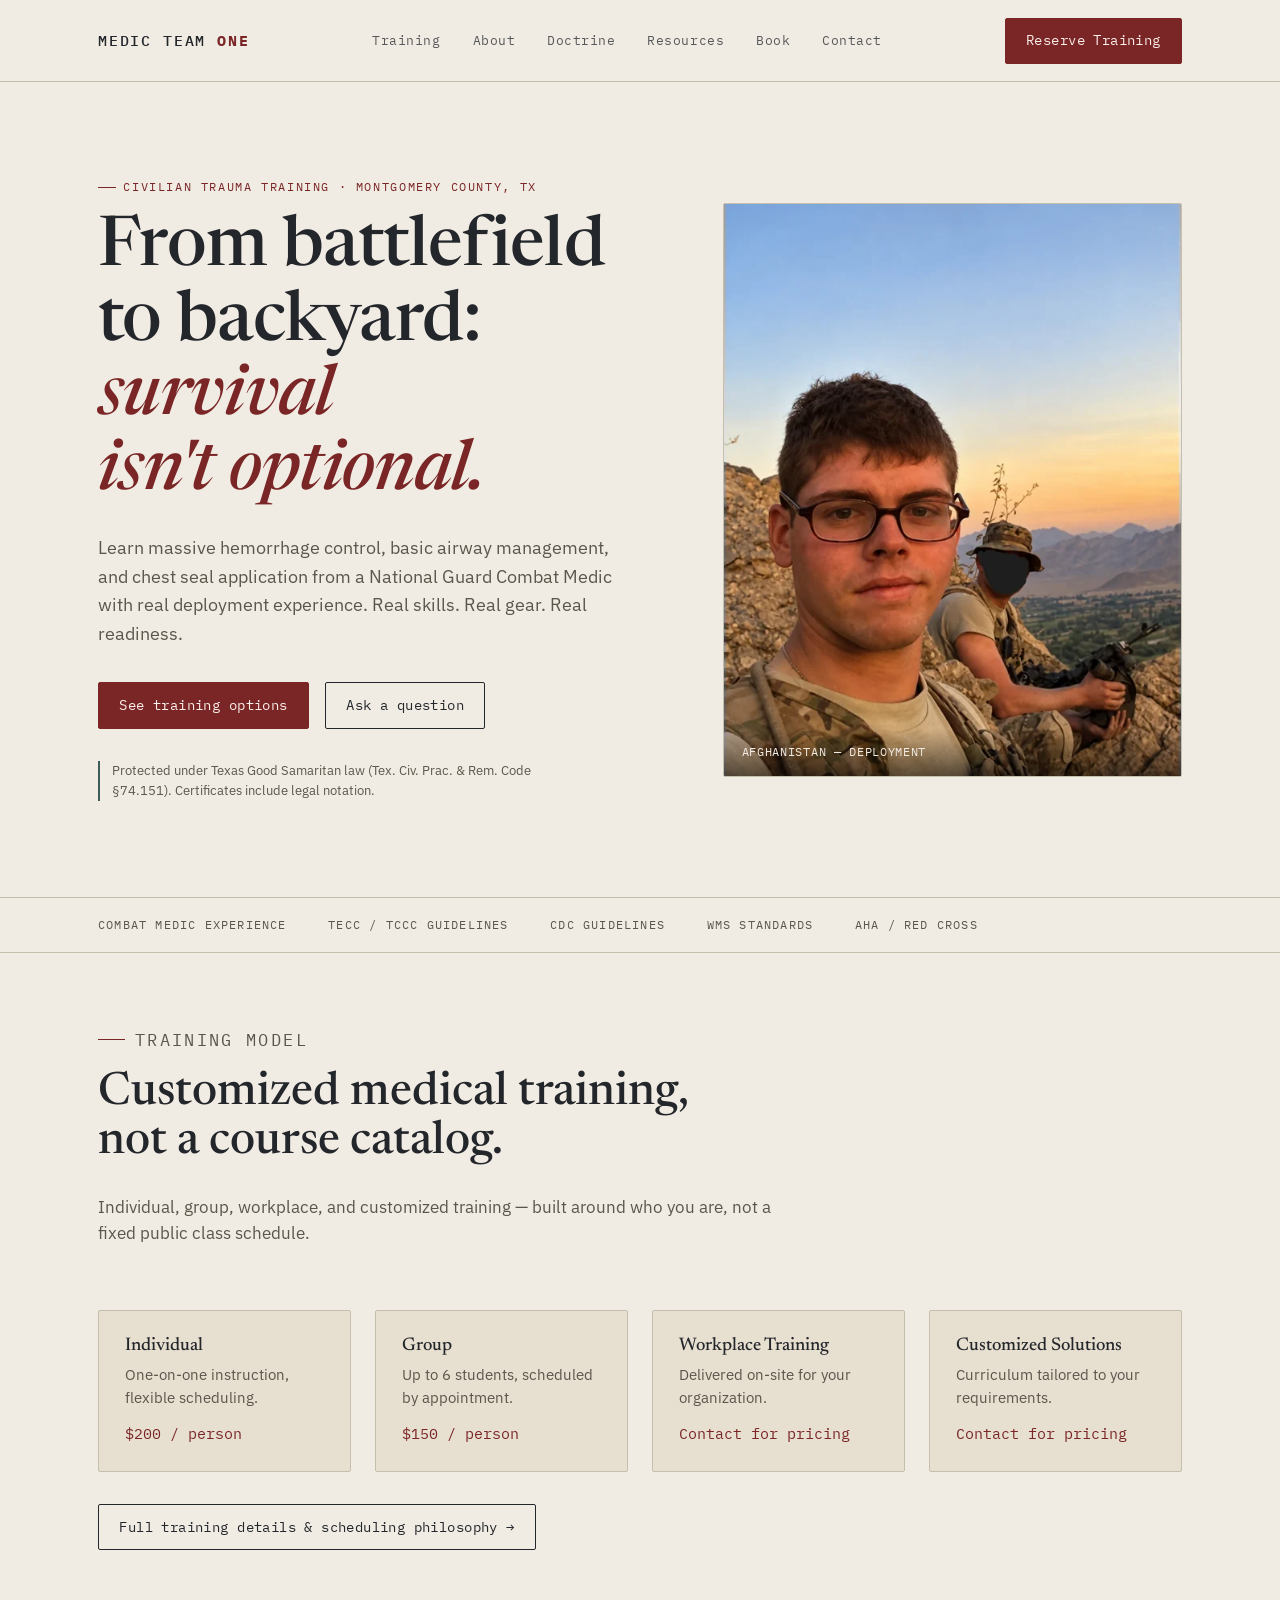
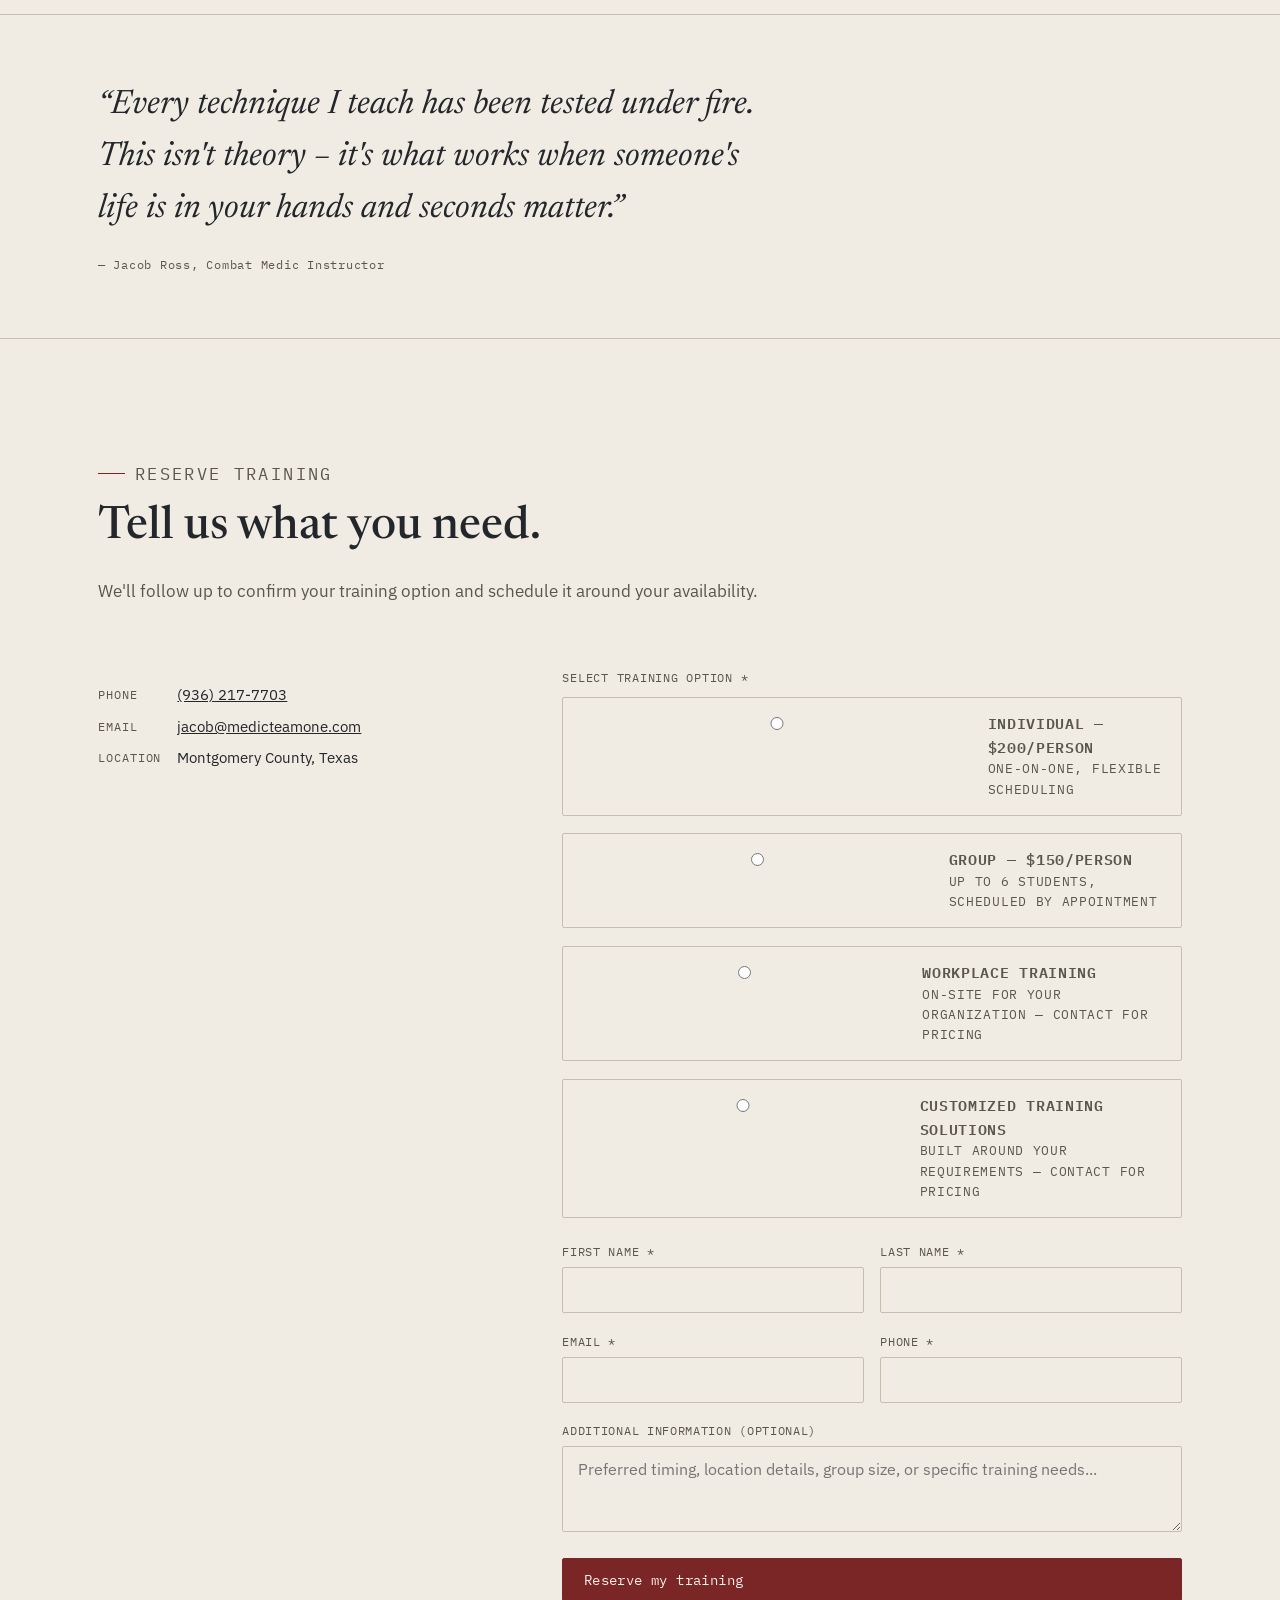
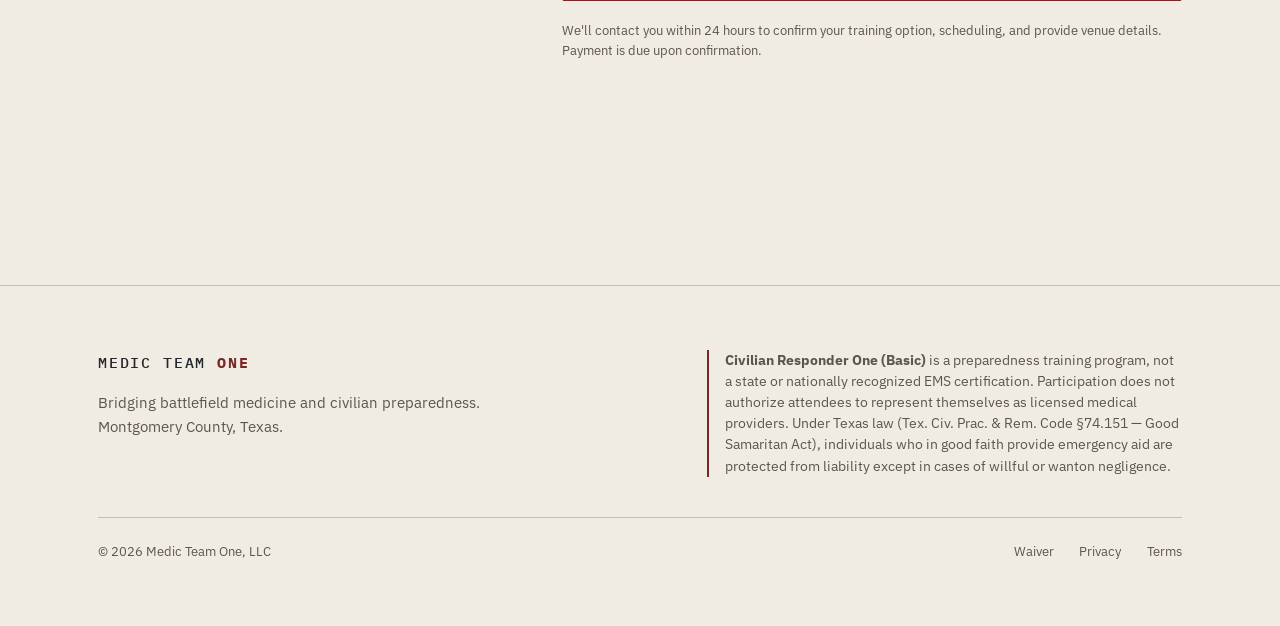
==== commit 7c4372b9: "Add deployment photograph to homepage hero Replaces the "Photography pending — training session, Mon" ====
--- a/index.html
+++ b/index.html
@@ -52,8 +52,15 @@
         <p class="legal-pill">Protected under Texas Good Samaritan law (Tex. Civ. Prac. &amp; Rem. Code §74.151). Certificates include legal notation.</p>
       </div>
       <div class="reveal">
-        <div class="photo-well ambient">
-          <div class="photo-caption">Photography pending — training session, Montgomery County</div>
+        <div class="photo-well ambient has-photo">
+          <img src="assets/img/deployment-hero-1136.webp"
+               srcset="assets/img/deployment-hero-568.webp 568w,
+                       assets/img/deployment-hero-852.webp 852w,
+                       assets/img/deployment-hero-1136.webp 1136w"
+               sizes="(max-width: 820px) 100vw, 42vw"
+               width="1136" height="1420" fetchpriority="high" decoding="async"
+               alt="Jacob Ross on a ridgeline in Afghanistan at dusk, with a fellow soldier on watch and a valley below.">
+          <div class="photo-caption">Afghanistan — deployment</div>
         </div>
       </div>
     </div>
--- a/assets/styles.css
+++ b/assets/styles.css
@@ -155,6 +155,14 @@
   font-family:var(--mono); font-size:.72rem; letter-spacing:.06em; text-transform:uppercase;
   background:linear-gradient(0deg, rgba(0,0,0,.55), transparent); color:#F1ECE3;
 }
+
+/* photo-well with a real photograph */
+.photo-well img{
+  position:absolute; inset:0; width:100%; height:100%;
+  object-fit:cover; display:block; z-index:1;
+}
+.photo-well.has-photo::before{opacity:0;}
+.photo-well .photo-caption{z-index:2;}
 
 /* ---------- credibility strip ---------- */
 .strip{border-top:1px solid var(--border); border-bottom:1px solid var(--border); padding-block:1.1rem; overflow:hidden;}
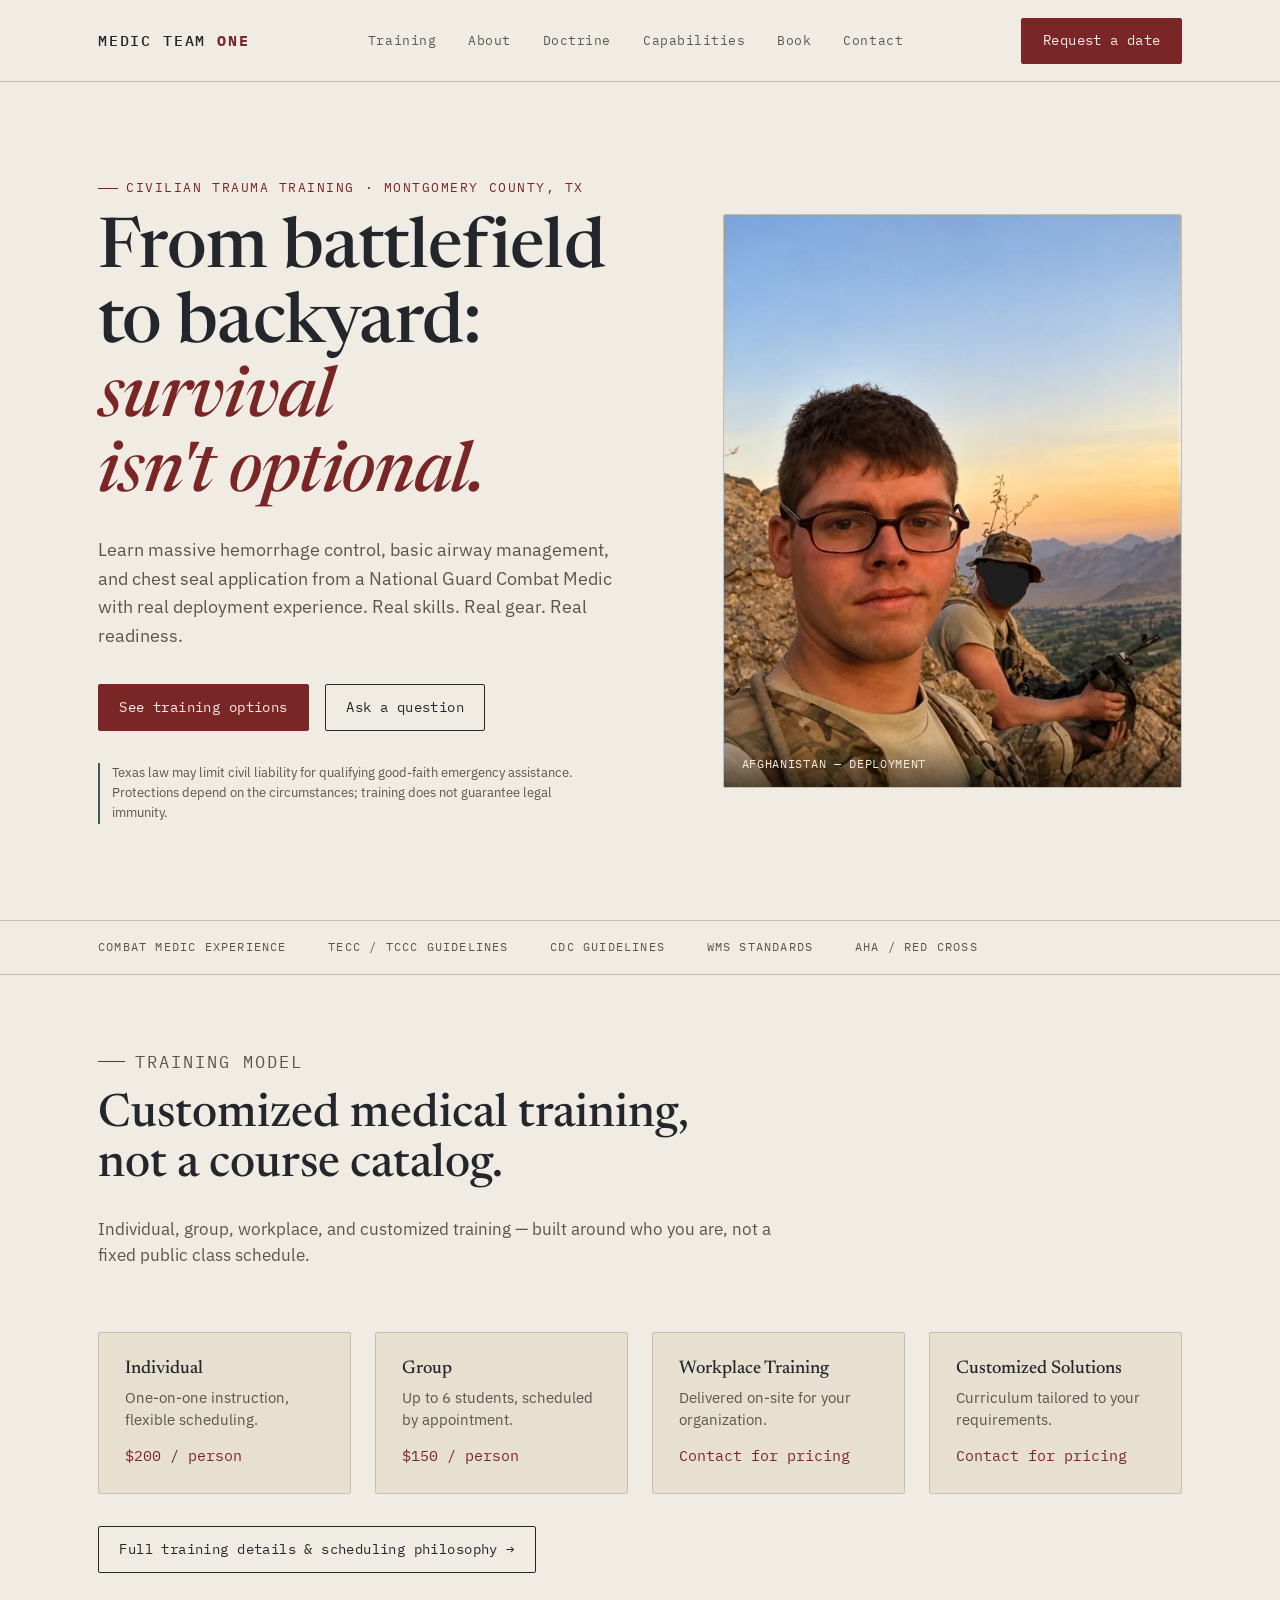
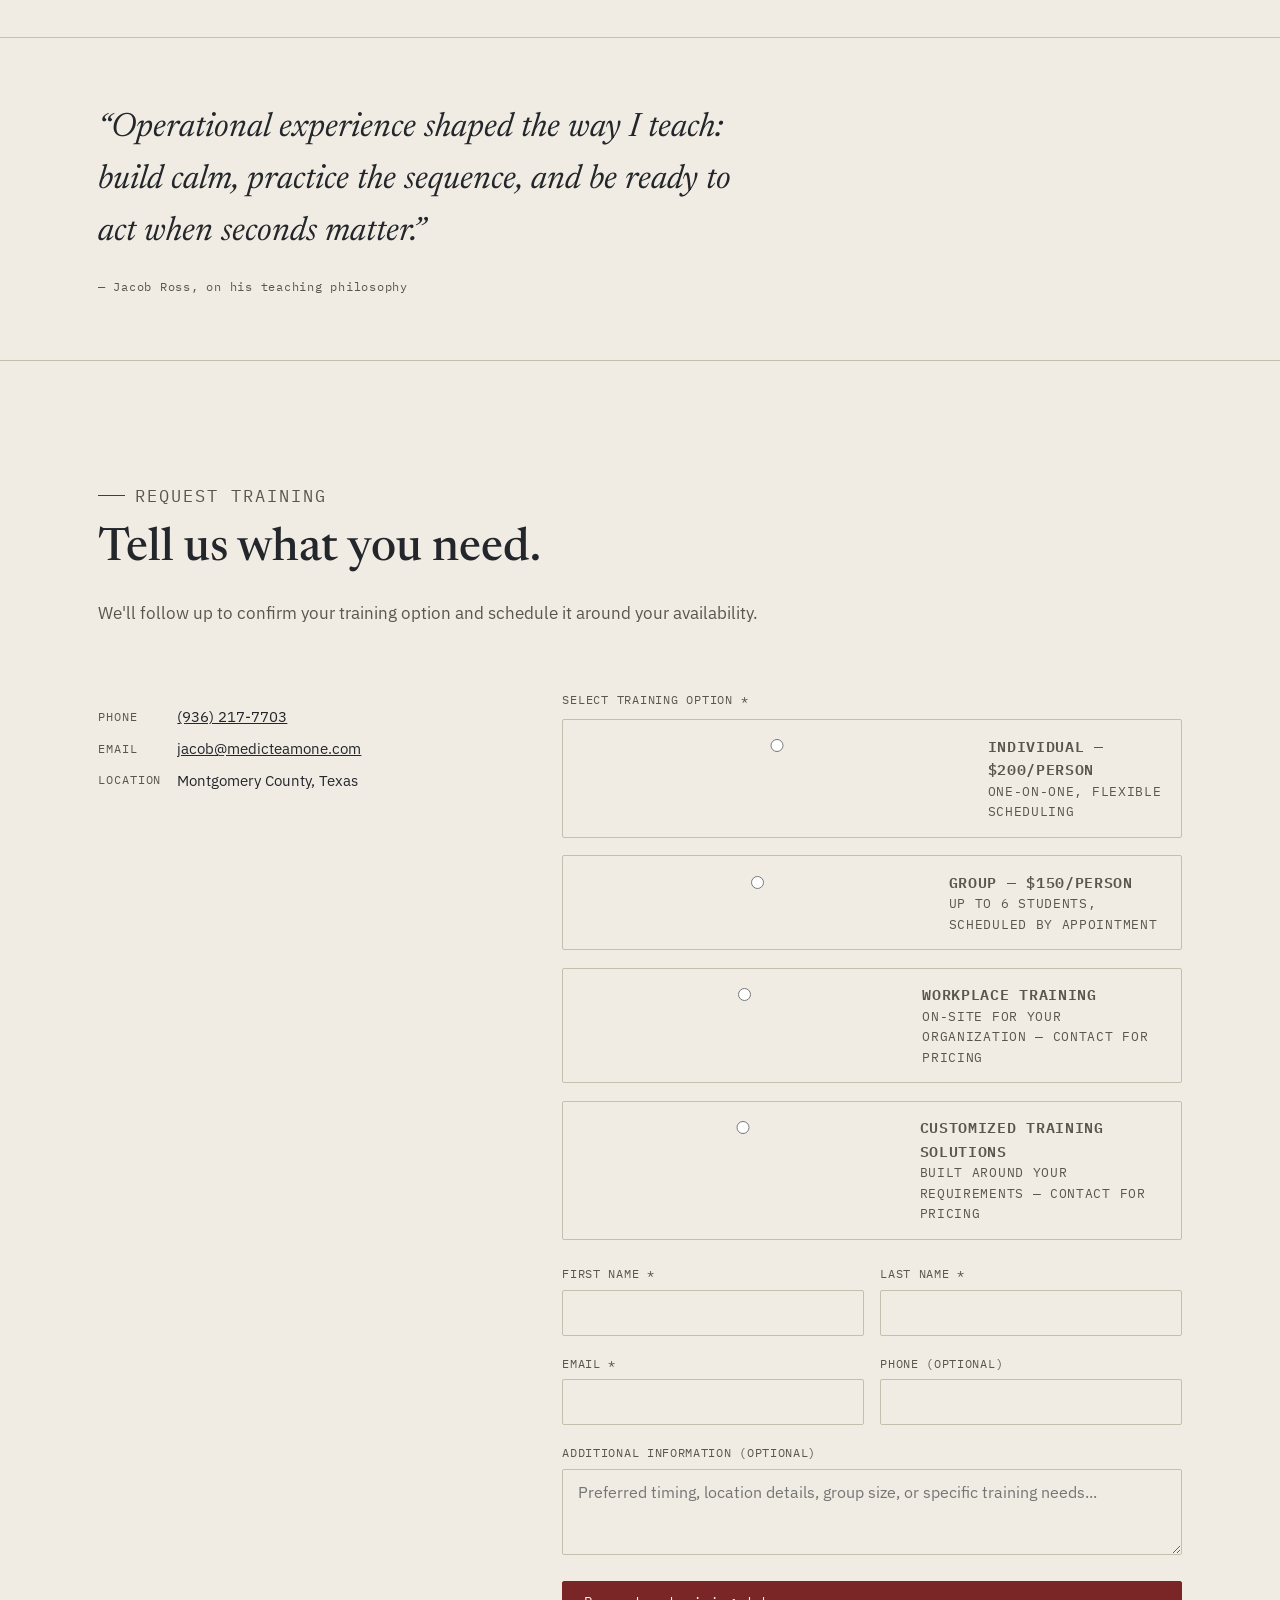
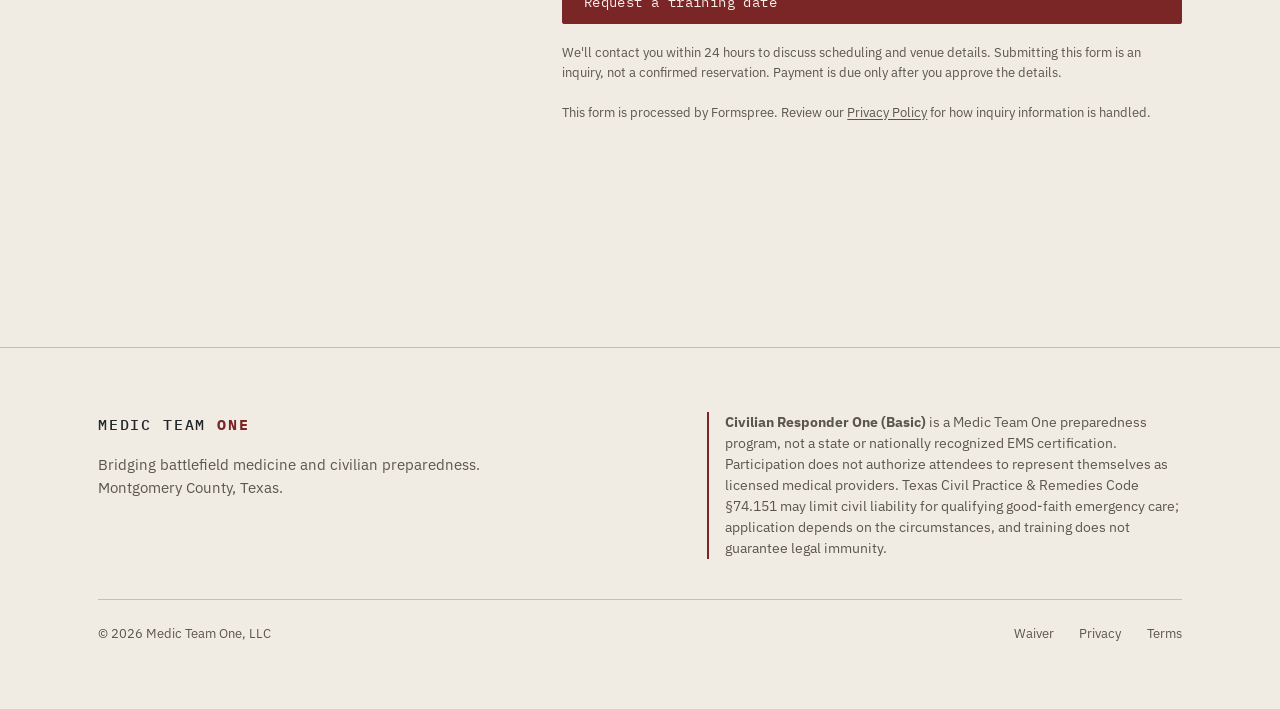
==== commit 99604c5f: "Improve site trust, conversion clarity, and discoverability" ====
--- a/index.html
+++ b/index.html
@@ -4,12 +4,38 @@
 <meta charset="UTF-8">
 <meta name="viewport" content="width=device-width, initial-scale=1.0">
 <title>Medic Team One, LLC — Combat-Proven Training for Civilian Readiness</title>
+<meta name="description" content="Hands-on civilian trauma training in Montgomery County, Texas. Learn bleeding control, basic airway management, and chest-seal application from combat medic Jacob Ross.">
+<link rel="canonical" href="https://medicteamone.com/">
+<meta property="og:type" content="website">
+<meta property="og:site_name" content="Medic Team One, LLC">
+<meta property="og:title" content="Medic Team One — Civilian Trauma Training">
+<meta property="og:description" content="Hands-on civilian trauma training in Montgomery County, Texas, led by combat medic Jacob Ross.">
+<meta property="og:url" content="https://medicteamone.com/">
+<meta property="og:image" content="https://medicteamone.com/assets/img/deployment-hero-1136.webp">
+<meta property="og:image:alt" content="Jacob Ross during deployment in Afghanistan.">
+<meta name="twitter:card" content="summary_large_image">
+<meta name="theme-color" content="#14171A">
 <link rel="preconnect" href="https://fonts.googleapis.com">
 <link rel="preconnect" href="https://fonts.gstatic.com" crossorigin>
 <link href="https://fonts.googleapis.com/css2?family=Newsreader:ital,opsz,wght@0,6..72,400;0,6..72,500;0,6..72,600;1,6..72,400;1,6..72,500&family=IBM+Plex+Sans:wght@400;500;600;700&family=IBM+Plex+Mono:wght@400;500&display=swap" rel="stylesheet">
-<link rel="stylesheet" href="assets/styles.css">
+<link rel="stylesheet" href="assets/styles.css?v=2">
+<script type="application/ld+json">
+{
+  "@context": "https://schema.org",
+  "@type": "LocalBusiness",
+  "name": "Medic Team One, LLC",
+  "url": "https://medicteamone.com/",
+  "telephone": "+1-936-217-7703",
+  "email": "jacob@medicteamone.com",
+  "description": "Hands-on civilian trauma preparedness training in Montgomery County, Texas.",
+  "areaServed": {"@type": "AdministrativeArea", "name": "Montgomery County, Texas"},
+  "founder": {"@type": "Person", "name": "Jacob Ross"}
+}
+</script>
 </head>
 <body>
+
+<a class="skip-link" href="#main-content">Skip to main content</a>
 
 <header>
   <div class="wrap nav">
@@ -18,26 +44,26 @@
       <li><a href="training.html">Training</a></li>
       <li><a href="about.html">About</a></li>
       <li><a href="doctrine.html">Doctrine</a></li>
-      <li><a href="resources.html">Resources</a></li>
+      <li><a href="resources.html">Capabilities</a></li>
       <li><a href="book.html">Book</a></li>
       <li><a href="#contact">Contact</a></li>
     </ul>
     <div class="navcta">
-      <a class="btn btn-solid" href="#contact">Reserve Training</a>
-      <button class="burger" id="burger" aria-label="Menu" aria-expanded="false"><span></span><span></span><span></span></button>
+      <a class="btn btn-solid" href="#contact">Request a date</a>
+      <button class="burger" id="burger" aria-label="Open navigation" aria-controls="mobileMenu" aria-expanded="false"><span></span><span></span><span></span></button>
     </div>
   </div>
   <nav class="mobilemenu" id="mobileMenu">
     <a href="training.html">Training</a>
     <a href="about.html">About</a>
     <a href="doctrine.html">Doctrine</a>
-    <a href="resources.html">Resources</a>
+    <a href="resources.html">Capabilities</a>
     <a href="book.html">Book</a>
     <a href="#contact">Contact</a>
   </nav>
 </header>
 
-<main id="top">
+<main id="main-content">
 
   <section class="hero">
     <div class="wrap hero-grid">
@@ -49,11 +75,11 @@
           <a class="btn btn-solid" href="training.html">See training options</a>
           <a class="btn" href="#contact">Ask a question</a>
         </div>
-        <p class="legal-pill">Protected under Texas Good Samaritan law (Tex. Civ. Prac. &amp; Rem. Code §74.151). Certificates include legal notation.</p>
+        <p class="legal-pill">Texas law may limit civil liability for qualifying good-faith emergency assistance. Protections depend on the circumstances; training does not guarantee legal immunity.</p>
       </div>
       <div class="reveal">
         <div class="photo-well ambient has-photo">
-          <img src="assets/img/deployment-hero-1136.webp"
+          <img style="position:absolute;inset:0;width:100%;height:100%;object-fit:cover;display:block;z-index:1" src="assets/img/deployment-hero-1136.webp"
                srcset="assets/img/deployment-hero-568.webp 568w,
                        assets/img/deployment-hero-852.webp 852w,
                        assets/img/deployment-hero-1136.webp 1136w"
@@ -113,17 +139,17 @@
     </div>
   </section>
 
-  <section class="pullquote tight">
+  <section class="pullquote tight" aria-label="Teaching philosophy">
     <div class="wrap reveal">
-      <blockquote>“Every technique I teach has been tested under fire. This isn't theory – it's what works when someone's life is in your hands and seconds matter.”</blockquote>
-      <cite>— Jacob Ross, Combat Medic Instructor</cite>
+      <blockquote>“Operational experience shaped the way I teach: build calm, practice the sequence, and be ready to act when seconds matter.”</blockquote>
+      <cite>— Jacob Ross, on his teaching philosophy</cite>
     </div>
   </section>
 
   <section id="contact">
     <div class="wrap">
       <div class="section-head reveal">
-        <p class="eyebrow">Reserve Training</p>
+        <p class="eyebrow">Request Training</p>
         <h2>Tell us what you need.</h2>
         <p>We'll follow up to confirm your training option and schedule it around your availability.</p>
       </div>
@@ -147,19 +173,20 @@
           </fieldset>
 
           <div class="field-row">
-            <div><label for="fn">First name *</label><input id="fn" name="first_name" required></div>
-            <div><label for="ln">Last name *</label><input id="ln" name="last_name" required></div>
+            <div><label for="fn">First name *</label><input id="fn" name="first_name" autocomplete="given-name" required></div>
+            <div><label for="ln">Last name *</label><input id="ln" name="last_name" autocomplete="family-name" required></div>
           </div>
           <div class="field-row">
-            <div><label for="em">Email *</label><input id="em" type="email" name="email" required></div>
-            <div><label for="ph">Phone *</label><input id="ph" type="tel" name="phone" required></div>
+            <div><label for="em">Email *</label><input id="em" type="email" name="email" autocomplete="email" required></div>
+            <div><label for="ph">Phone (optional)</label><input id="ph" type="tel" name="phone" autocomplete="tel"></div>
           </div>
           <div>
             <label for="add">Additional information (optional)</label>
             <textarea id="add" name="additional_info" rows="3" placeholder="Preferred timing, location details, group size, or specific training needs..."></textarea>
           </div>
-          <button class="btn btn-solid" type="submit">Reserve my training</button>
-          <p class="formnote">We'll contact you within 24 hours to confirm your training option, scheduling, and provide venue details. Payment is due upon confirmation.</p>
+          <button class="btn btn-solid" type="submit">Request a training date</button>
+          <p class="formnote">We'll contact you within 24 hours to discuss scheduling and venue details. Submitting this form is an inquiry, not a confirmed reservation. Payment is due only after you approve the details.</p>
+          <p class="formnote">This form is processed by Formspree. Review our <a href="privacy.html">Privacy Policy</a> for how inquiry information is handled.</p>
         </form>
       </div>
     </div>
@@ -174,7 +201,7 @@
         <p style="margin-top:1rem; color:var(--text-dim); max-width:26rem; font-size:.95rem;">Bridging battlefield medicine and civilian preparedness. Montgomery County, Texas.</p>
       </div>
       <p class="foot-legal">
-        <strong>Civilian Responder One (Basic)</strong> is a preparedness training program, not a state or nationally recognized EMS certification. Participation does not authorize attendees to represent themselves as licensed medical providers. Under Texas law (Tex. Civ. Prac. &amp; Rem. Code §74.151 — Good Samaritan Act), individuals who in good faith provide emergency aid are protected from liability except in cases of willful or wanton negligence.
+        <strong>Civilian Responder One (Basic)</strong> is a Medic Team One preparedness program, not a state or nationally recognized EMS certification. Participation does not authorize attendees to represent themselves as licensed medical providers. Texas Civil Practice &amp; Remedies Code §74.151 may limit civil liability for qualifying good-faith emergency care; application depends on the circumstances, and training does not guarantee legal immunity.
       </p>
     </div>
     <div class="foot-bottom">
--- a/assets/styles.css
+++ b/assets/styles.css
@@ -43,7 +43,7 @@
   :root:not([data-theme="light"]){
     --bg:var(--ink); --surface:#1C2024; --surface-2:#23272C;
     --text:#F1ECE3; --text-dim:#A79E90;
-    --accent:#C6544A; --accent-ink:#20100E;
+    --accent:#D05F55; --accent-ink:#20100E;
     --accent-2:#7BA39D;
     --border:#33383D;
     --shadow:0 1px 2px rgba(0,0,0,.4);
@@ -52,7 +52,7 @@
 :root[data-theme="dark"]{
   --bg:var(--ink); --surface:#1C2024; --surface-2:#23272C;
   --text:#F1ECE3; --text-dim:#A79E90;
-  --accent:#C6544A; --accent-ink:#20100E;
+  --accent:#D05F55; --accent-ink:#20100E;
   --accent-2:#7BA39D;
   --border:#33383D;
   --shadow:0 1px 2px rgba(0,0,0,.4);
@@ -68,11 +68,17 @@
 }
 img,svg{max-width:100%; display:block;}
 a{color:inherit;}
+.skip-link{
+  position:fixed; left:1rem; top:1rem; z-index:200; padding:.75rem 1rem;
+  background:var(--text); color:var(--bg); font-family:var(--mono); font-size:.85rem;
+  text-decoration:none; transform:translateY(-180%); transition:transform .2s var(--ease);
+}
+.skip-link:focus{transform:translateY(0);}
 h1,h2,h3{font-family:var(--serif); font-weight:500; line-height:1.08; margin:0; text-wrap:balance;}
 p{margin:0;}
 .wrap{max-width:1180px; margin:0 auto; padding-inline:clamp(1.25rem,4vw,3rem);}
 .eyebrow{
-  font-family:var(--mono); font-size:.72rem; letter-spacing:.14em; text-transform:uppercase;
+  font-family:var(--mono); font-size:.8rem; letter-spacing:.12em; text-transform:uppercase;
   color:var(--accent); display:flex; align-items:center; gap:.6em;
 }
 .eyebrow::before{content:""; width:1.6em; height:1px; background:var(--accent); display:block;}
@@ -163,6 +169,26 @@
 }
 .photo-well.has-photo::before{opacity:0;}
 .photo-well .photo-caption{z-index:2;}
+
+/* resources gallery */
+.res-gallery{
+  display:grid; grid-template-columns:repeat(3,1fr); gap:14px;
+  margin-top:var(--gap-xl);
+}
+.res-gallery figure{margin:0; position:relative; overflow:hidden; border-radius:2px;
+  border:1px solid var(--border); background:var(--surface);}
+.res-gallery img{display:block; width:100%; height:100%; object-fit:cover;}
+.res-gallery figcaption{
+  position:absolute; left:0; right:0; bottom:0; padding:.75rem .9rem;
+  font-family:var(--mono); font-size:.68rem; letter-spacing:.05em; text-transform:uppercase;
+  color:#F1ECE3; background:linear-gradient(0deg, rgba(0,0,0,.72), rgba(0,0,0,.25) 60%, transparent);
+}
+.res-gallery .span-3{grid-column:span 3;}
+.res-gallery .span-2{grid-column:span 2;}
+@media (max-width:820px){
+  .res-gallery{grid-template-columns:1fr;}
+  .res-gallery .span-3, .res-gallery .span-2{grid-column:span 1;}
+}
 
 /* ---------- credibility strip ---------- */
 .strip{border-top:1px solid var(--border); border-bottom:1px solid var(--border); padding-block:1.1rem; overflow:hidden;}
@@ -255,6 +281,7 @@
 }
 input:focus,textarea:focus{outline:none; border-color:var(--accent);}
 .formnote{font-size:.82rem; color:var(--text-dim);}
+.formnote a{text-underline-offset:.18em;}
 
 /* ---------- footer ---------- */
 footer{border-top:1px solid var(--border); padding-block:var(--gap-lg); margin-top:var(--gap-xl);}
@@ -331,3 +358,10 @@
   .compare-row{grid-template-columns:1fr;}
   .compare-row.head{display:none;}
 }
+@media (max-width:520px){
+  .nav{gap:.75rem;}
+  .word{font-size:.8rem; letter-spacing:.09em;}
+  .navcta{gap:.45rem;}
+  .navcta .btn{padding:.72em .9em; font-size:.75rem; white-space:nowrap;}
+  .burger{padding:.55rem;}
+}
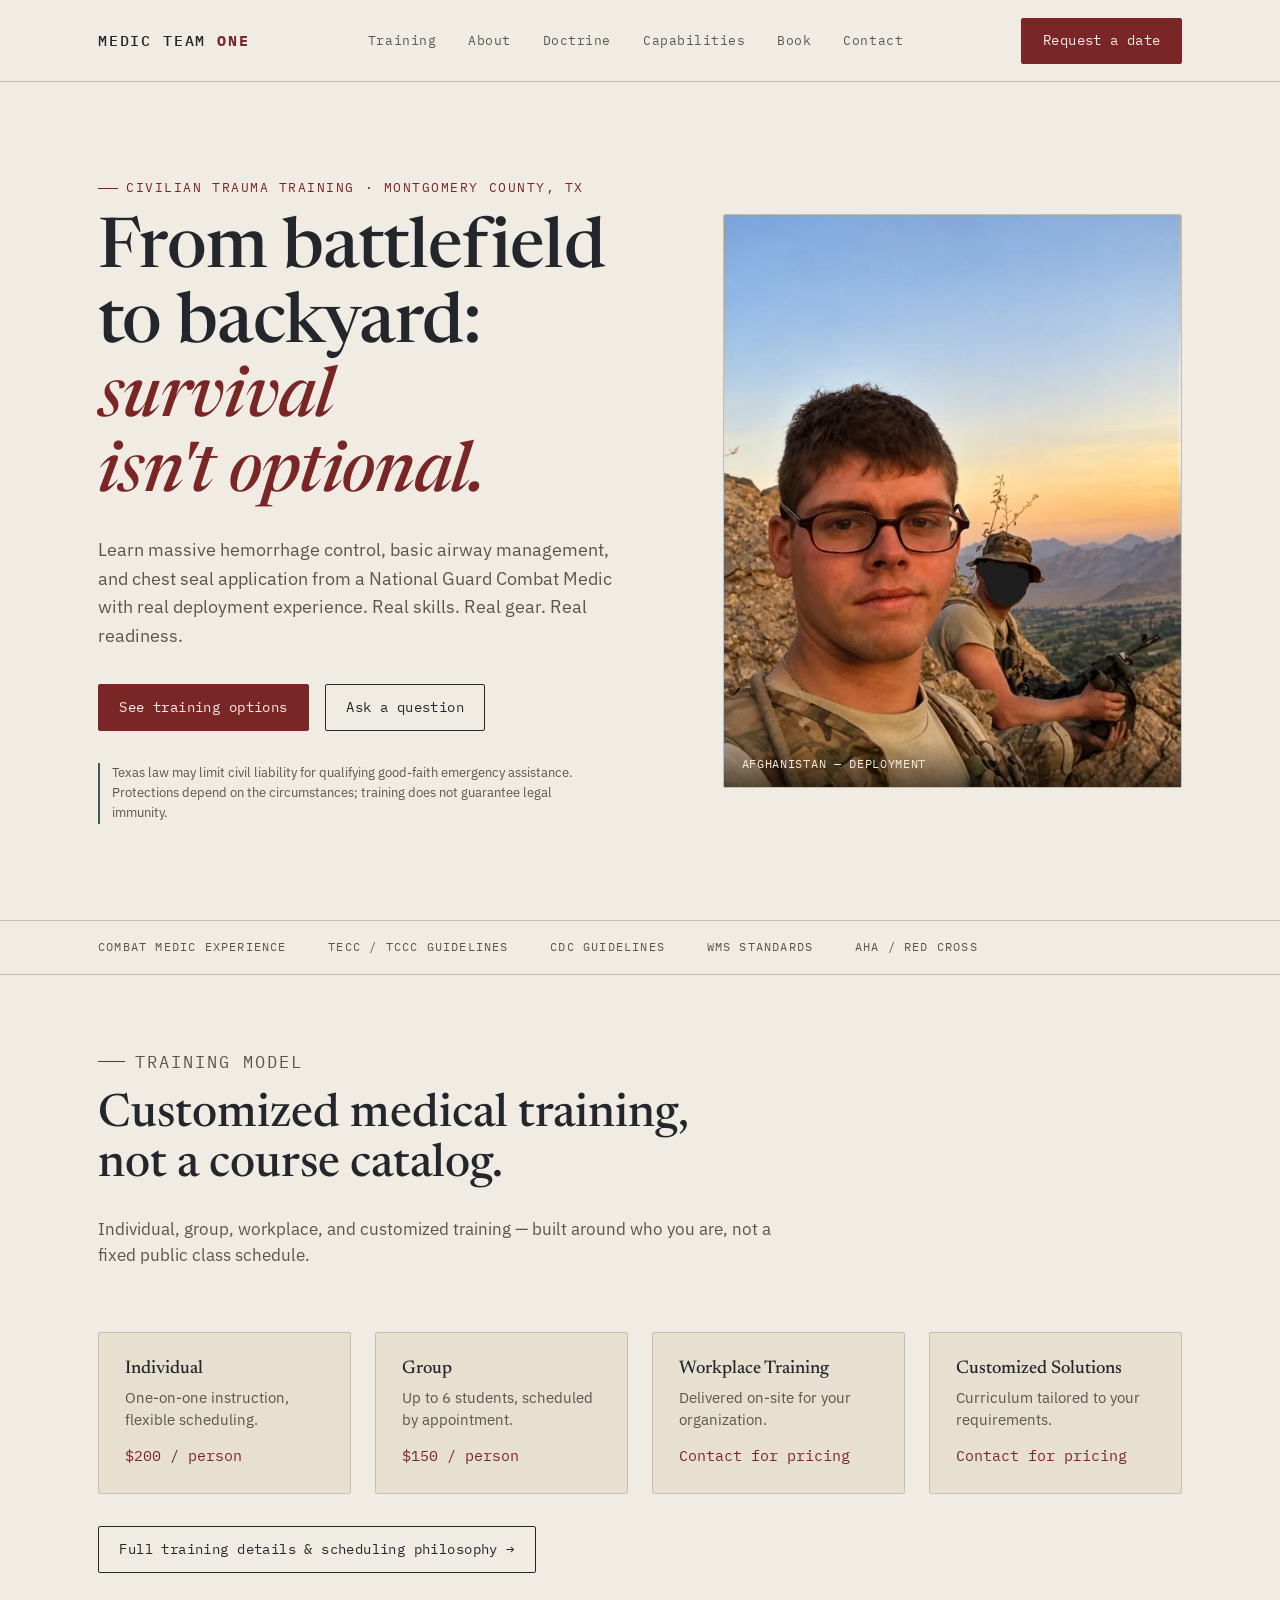
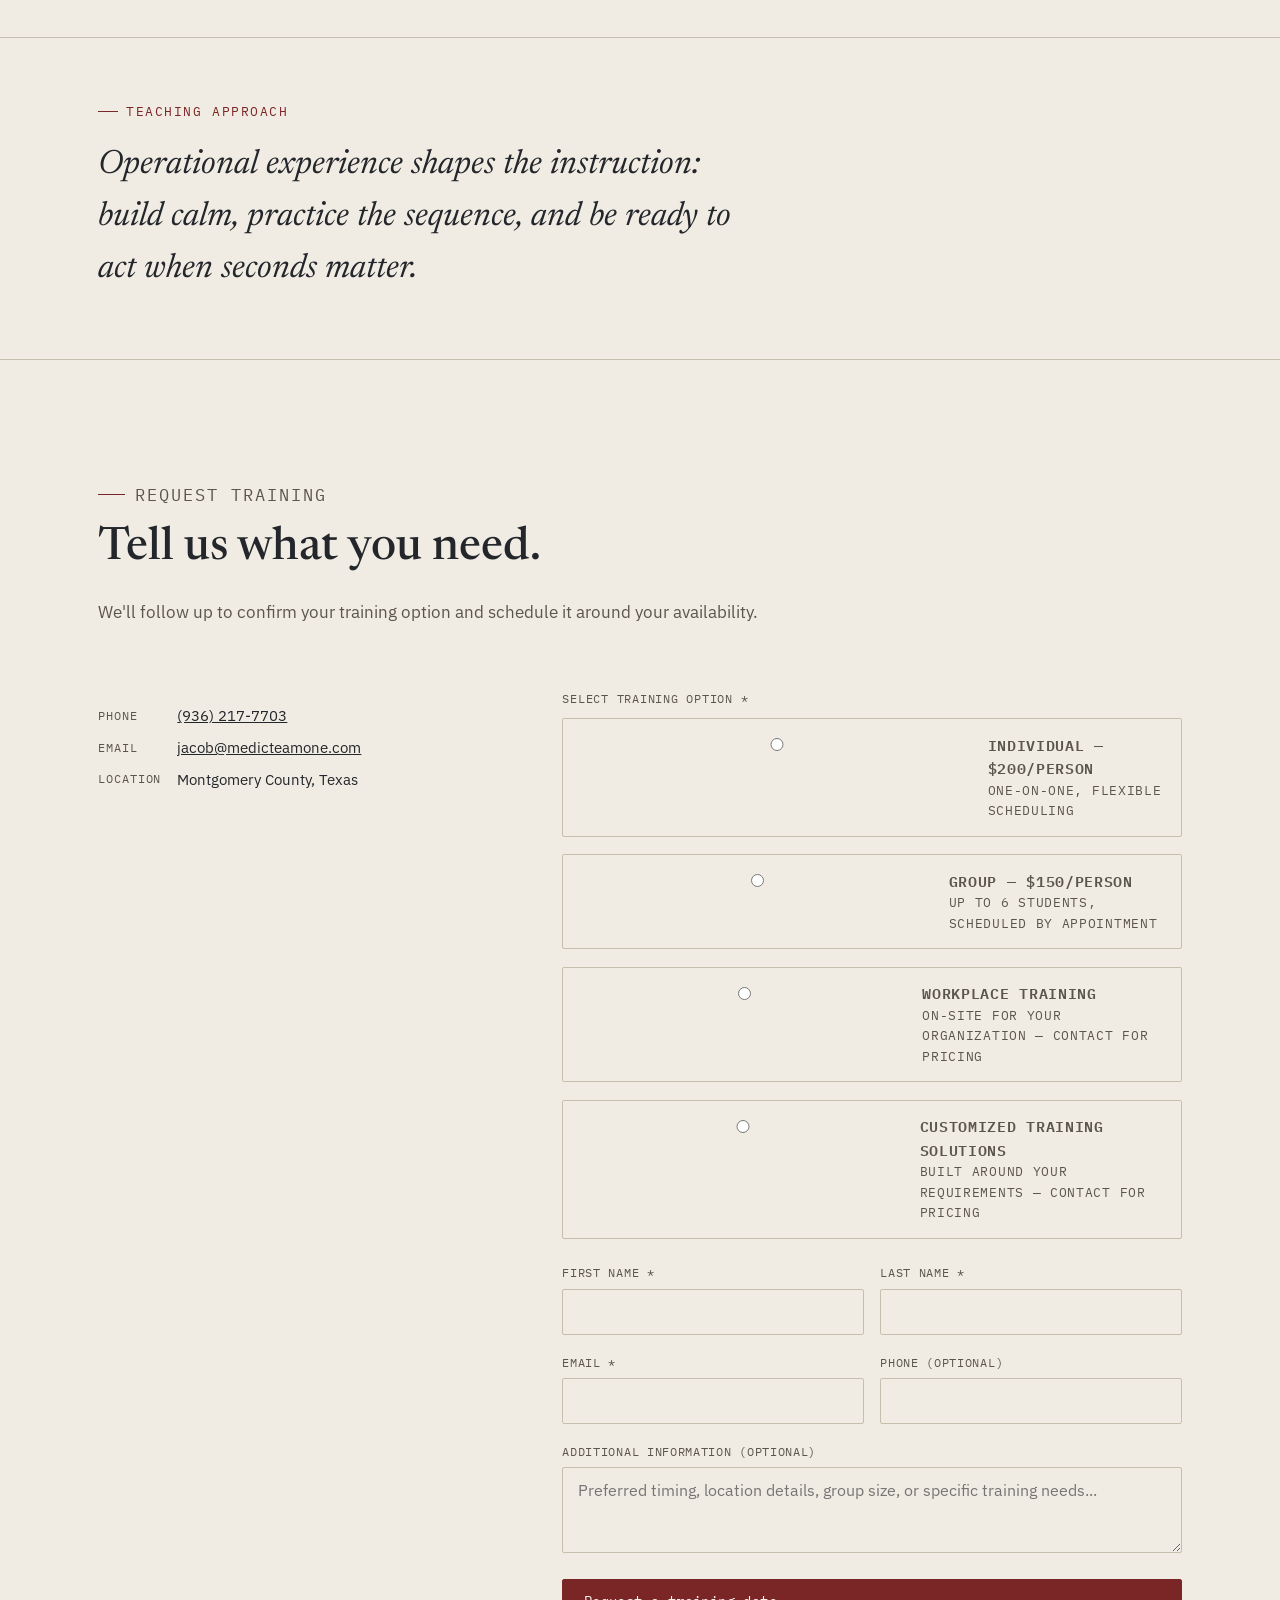
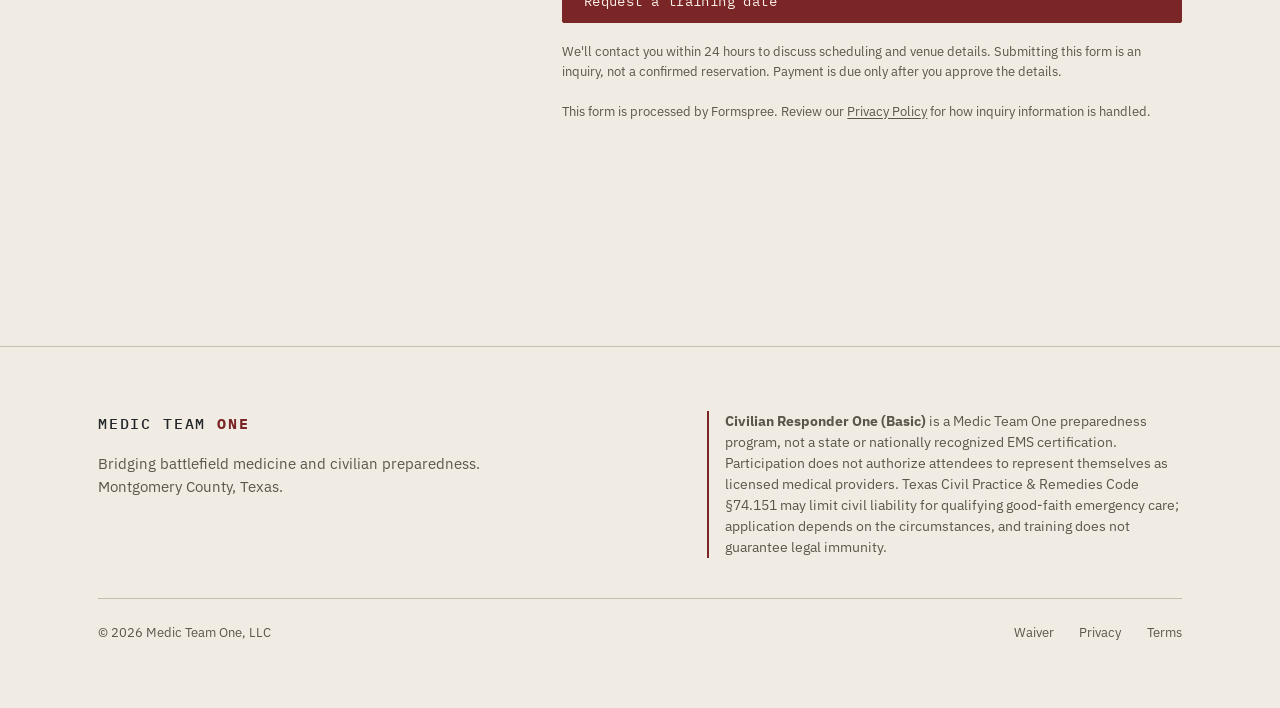
==== commit 1796254e: "Present the homepage teaching statement as authored copy, not a quotation The sentence in the homepa" ====
--- a/index.html
+++ b/index.html
@@ -139,10 +139,10 @@
     </div>
   </section>
 
-  <section class="pullquote tight" aria-label="Teaching philosophy">
+  <section class="pullquote tight" aria-labelledby="teaching-approach">
     <div class="wrap reveal">
-      <blockquote>“Operational experience shaped the way I teach: build calm, practice the sequence, and be ready to act when seconds matter.”</blockquote>
-      <cite>— Jacob Ross, on his teaching philosophy</cite>
+      <p class="eyebrow" id="teaching-approach">Teaching Approach</p>
+      <p class="statement">Operational experience shapes the instruction: build calm, practice the sequence, and be ready to act when seconds matter.</p>
     </div>
   </section>
 
--- a/assets/styles.css
+++ b/assets/styles.css
@@ -203,7 +203,9 @@
 
 /* ---------- pull-quote ---------- */
 .pullquote{border-top:1px solid var(--border); border-bottom:1px solid var(--border); padding-block:var(--gap-lg);}
-.pullquote blockquote{margin:0; font-family:var(--serif); font-style:italic; font-size:clamp(1.4rem,3vw,2.1rem); max-width:42rem; color:var(--text);}
+.pullquote blockquote,
+.pullquote .statement{margin:0; font-family:var(--serif); font-style:italic; font-size:clamp(1.4rem,3vw,2.1rem); max-width:42rem; color:var(--text);}
+.pullquote .eyebrow{margin-bottom:1.1rem;}
 .pullquote cite{display:block; margin-top:1.2rem; font-family:var(--mono); font-size:.78rem; letter-spacing:.06em; font-style:normal; color:var(--text-dim);}
 
 /* ---------- training tracks ---------- */
